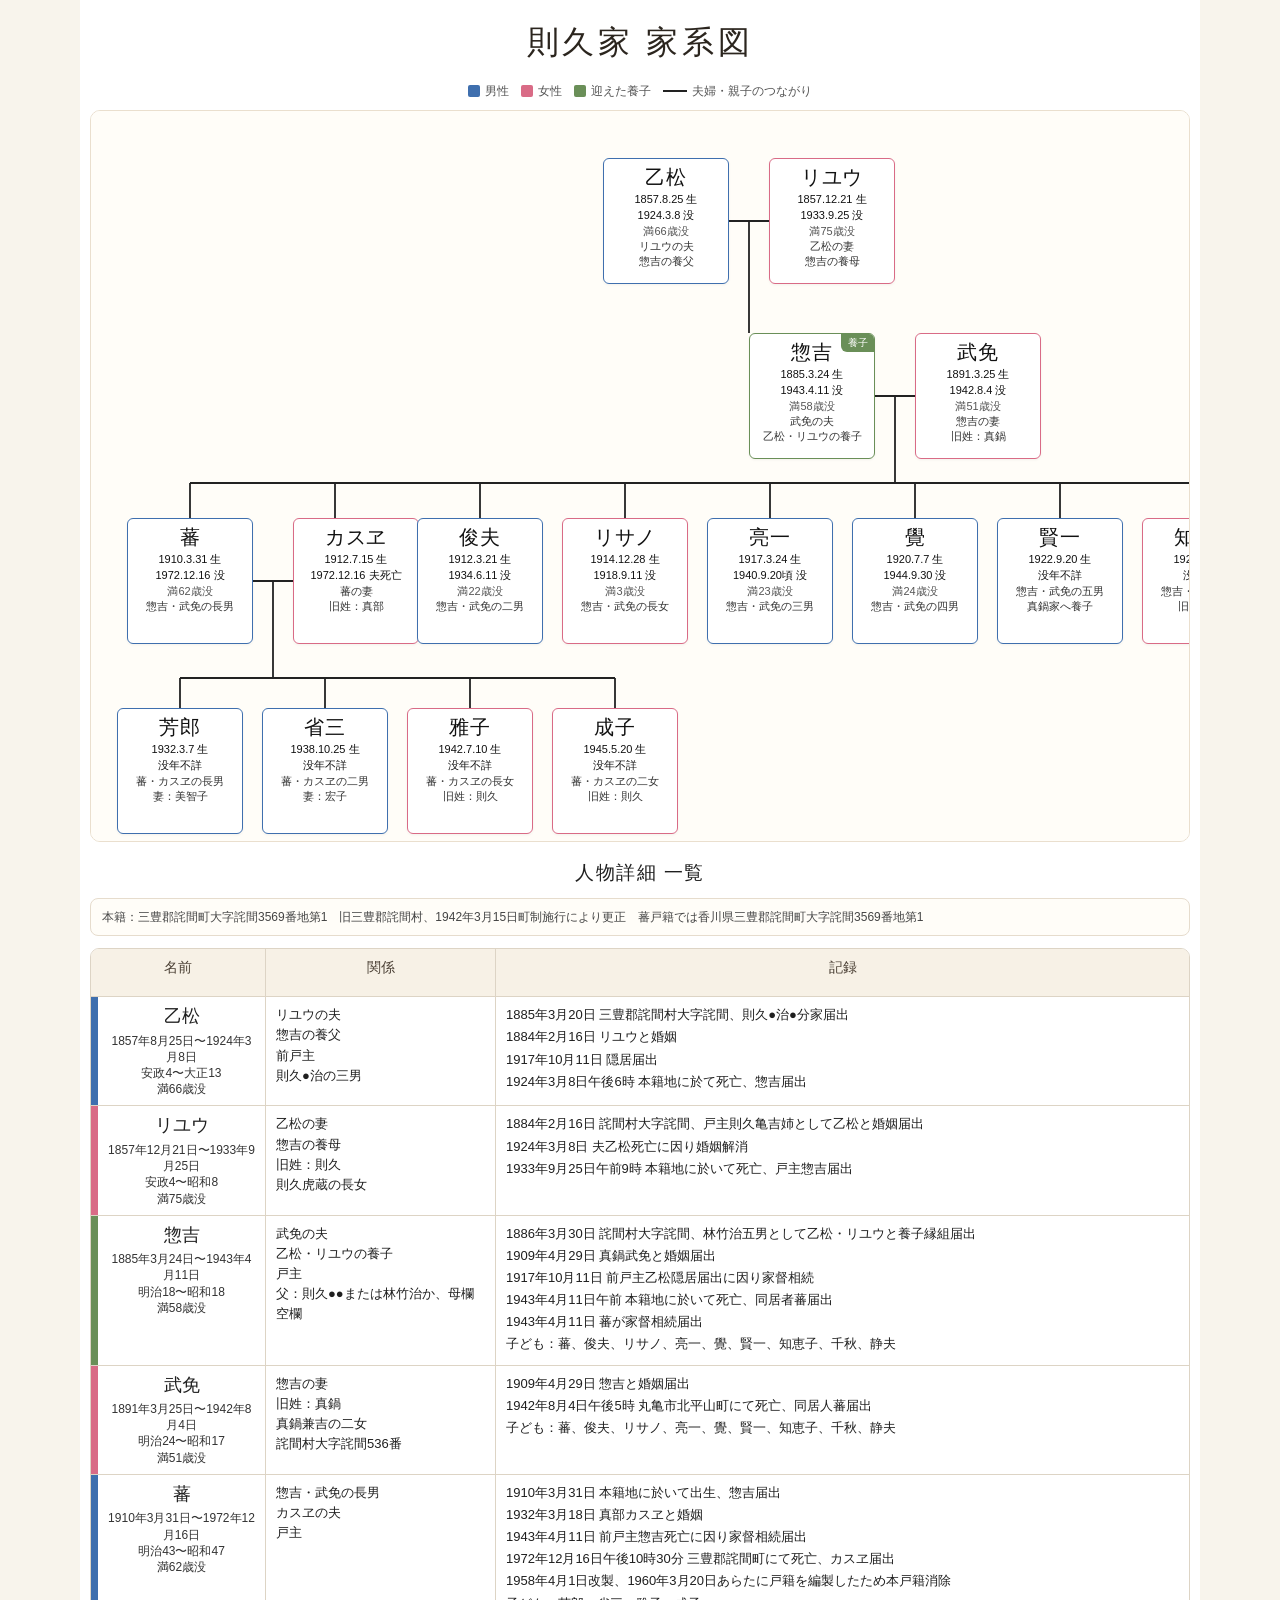
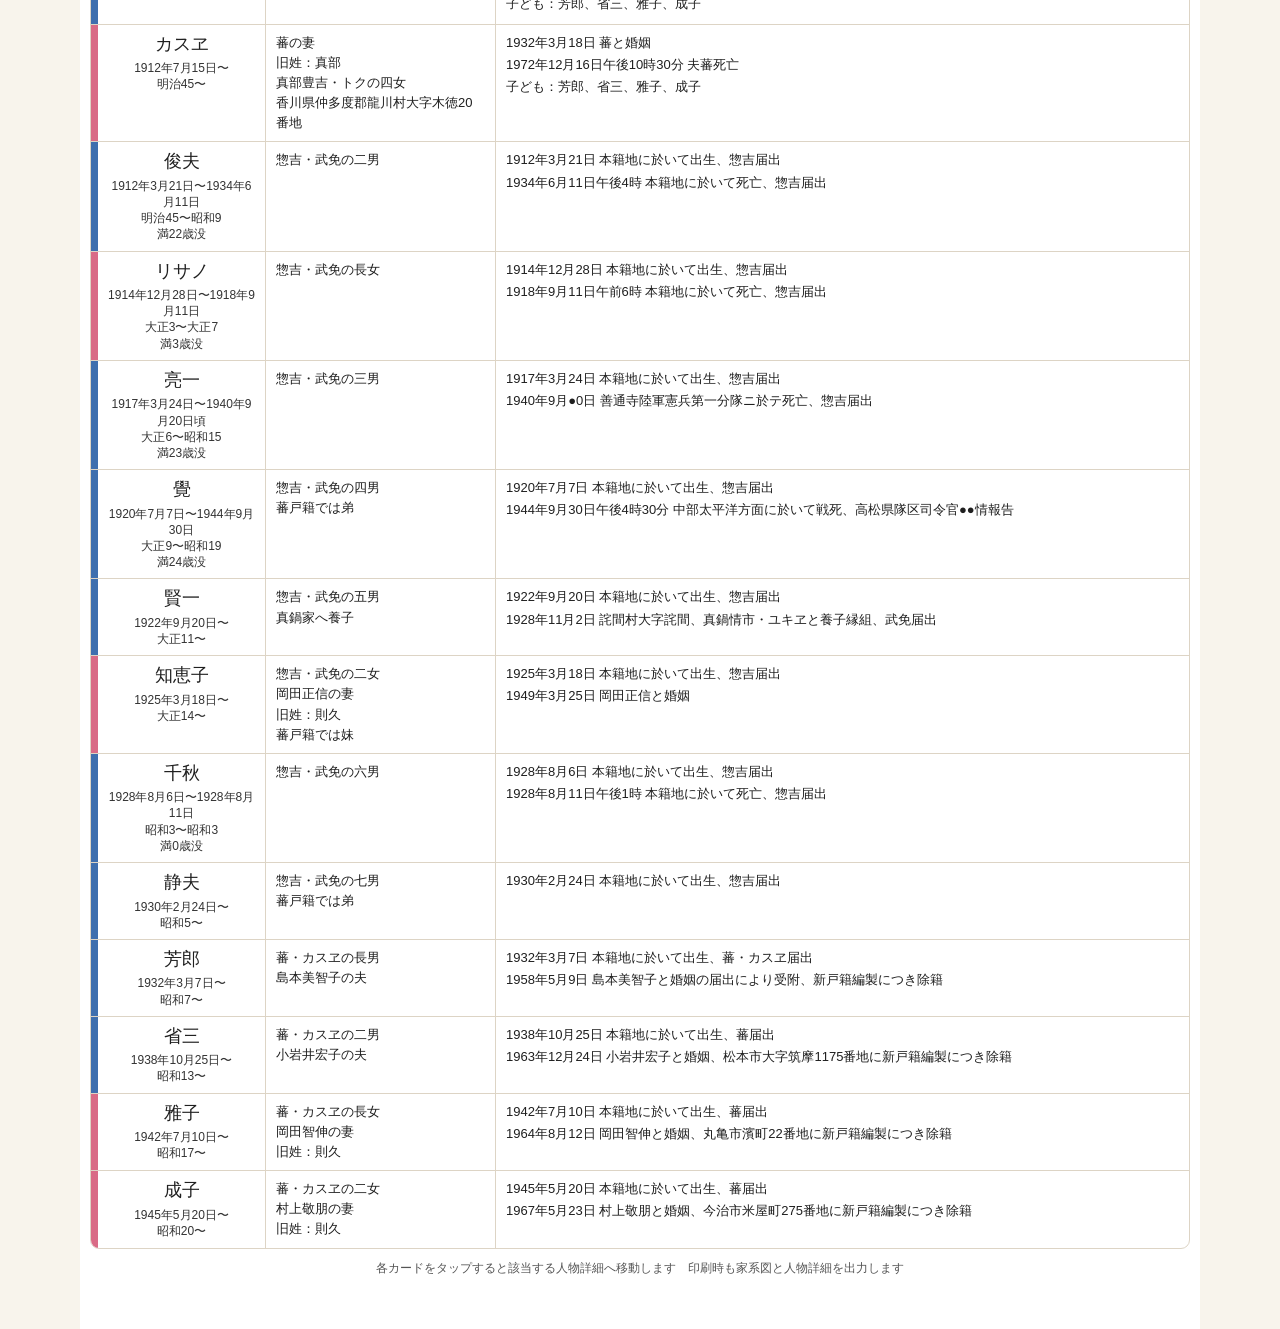
==== index.html @ 36d03f45 "Add files via upload" ====
<!doctype html>
<html lang="ja">
<head>
<meta charset="utf-8">
<meta name="viewport" content="width=device-width, initial-scale=1">
<title>則久家 家系図</title>
<meta name="description" content="則久家の家系図と人物詳細一覧">
<link rel="stylesheet" href="style.css">
<script src="script.js" defer></script>
</head>
<body>
<main class="page">
<h1>則久家 家系図</h1>
<div class="legend"><span><i class="sq m"></i>男性</span><span><i class="sq f"></i>女性</span><span><i class="sq a"></i>迎えた養子</span><span><i class="sample"></i>夫婦・親子のつながり</span></div>
<section class="tree-wrap"><div class="tree">
<svg class="links" viewBox="0 0 1430 700" aria-hidden="true">
<line x1="632" y1="98" x2="672" y2="98" class="spouse"/>
<line x1="652" y1="98" x2="652" y2="190" class="line"/>
<line x1="652" y1="190" x2="652" y2="210" class="line"/>
<line x1="778" y1="273" x2="818" y2="273" class="spouse"/>
<line x1="798" y1="273" x2="798" y2="360" class="line"/>
<line x1="93" y1="360" x2="1337" y2="360" class="line"/>
<line x1="93" y1="360" x2="93" y2="395" class="line"/><line x1="238" y1="360" x2="238" y2="395" class="line"/><line x1="383" y1="360" x2="383" y2="395" class="line"/><line x1="528" y1="360" x2="528" y2="395" class="line"/><line x1="673" y1="360" x2="673" y2="395" class="line"/><line x1="818" y1="360" x2="818" y2="395" class="line"/><line x1="963" y1="360" x2="963" y2="395" class="line"/><line x1="1108" y1="360" x2="1108" y2="395" class="line"/><line x1="1253" y1="360" x2="1253" y2="395" class="line"/><line x1="1337" y1="360" x2="1337" y2="395" class="line"/>
<line x1="156" y1="458" x2="196" y2="458" class="spouse"/>
<line x1="176" y1="458" x2="176" y2="555" class="line"/>
<line x1="83" y1="555" x2="518" y2="555" class="line"/>
<line x1="83" y1="555" x2="83" y2="585" class="line"/><line x1="228" y1="555" x2="228" y2="585" class="line"/><line x1="373" y1="555" x2="373" y2="585" class="line"/><line x1="518" y1="555" x2="518" y2="585" class="line"/>
</svg>
<a class="card male" href="#detail-otsumatsu" style="left:506px;top:35px"><span class="name">乙松</span><span class="date">1857.8.25 生</span><span class="date">1924.3.8 没</span><span class="age">満66歳没</span><span class="role">リユウの夫</span><span class="role">惣吉の養父</span></a>
<a class="card female" href="#detail-ryu" style="left:672px;top:35px"><span class="name">リユウ</span><span class="date">1857.12.21 生</span><span class="date">1933.9.25 没</span><span class="age">満75歳没</span><span class="role">乙松の妻</span><span class="role">惣吉の養母</span></a>
<a class="card male adopted" href="#detail-sokichi" style="left:652px;top:210px"><span class="tag">養子</span><span class="name">惣吉</span><span class="date">1885.3.24 生</span><span class="date">1943.4.11 没</span><span class="age">満58歳没</span><span class="role">武免の夫</span><span class="role">乙松・リユウの養子</span></a>
<a class="card female" href="#detail-mume" style="left:818px;top:210px"><span class="name">武免</span><span class="date">1891.3.25 生</span><span class="date">1942.8.4 没</span><span class="age">満51歳没</span><span class="role">惣吉の妻</span><span class="role">旧姓：真鍋</span></a>
<a class="card male" href="#detail-shigeru" style="left:30px;top:395px"><span class="name">蕃</span><span class="date">1910.3.31 生</span><span class="date">1972.12.16 没</span><span class="age">満62歳没</span><span class="role">惣吉・武免の長男</span></a>
<a class="card female" href="#detail-kasue" style="left:196px;top:395px"><span class="name">カスヱ</span><span class="date">1912.7.15 生</span><span class="date">1972.12.16 夫死亡</span><span class="role">蕃の妻</span><span class="role">旧姓：真部</span></a>
<a class="card male" href="#detail-toshio" style="left:320px;top:395px"><span class="name">俊夫</span><span class="date">1912.3.21 生</span><span class="date">1934.6.11 没</span><span class="age">満22歳没</span><span class="role">惣吉・武免の二男</span></a>
<a class="card female" href="#detail-risano" style="left:465px;top:395px"><span class="name">リサノ</span><span class="date">1914.12.28 生</span><span class="date">1918.9.11 没</span><span class="age">満3歳没</span><span class="role">惣吉・武免の長女</span></a>
<a class="card male" href="#detail-ryoichi" style="left:610px;top:395px"><span class="name">亮一</span><span class="date">1917.3.24 生</span><span class="date">1940.9.20頃 没</span><span class="age">満23歳没</span><span class="role">惣吉・武免の三男</span></a>
<a class="card male" href="#detail-satoru" style="left:755px;top:395px"><span class="name">覺</span><span class="date">1920.7.7 生</span><span class="date">1944.9.30 没</span><span class="age">満24歳没</span><span class="role">惣吉・武免の四男</span></a>
<a class="card male" href="#detail-kenichi" style="left:900px;top:395px"><span class="name">賢一</span><span class="date">1922.9.20 生</span><span class="date">没年不詳</span><span class="role">惣吉・武免の五男</span><span class="role">真鍋家へ養子</span></a>
<a class="card female" href="#detail-chieko" style="left:1045px;top:395px"><span class="name">知恵子</span><span class="date">1925.3.18 生</span><span class="date">没年不詳</span><span class="role">惣吉・武免の二女</span><span class="role">旧姓：則久</span></a>
<a class="card male" href="#detail-chiaki" style="left:1190px;top:395px"><span class="name">千秋</span><span class="date">1928.8.6 生</span><span class="date">1928.8.11 没</span><span class="age">満0歳没</span><span class="role">惣吉・武免の六男</span></a>
<a class="card male" href="#detail-shizuo" style="left:1274px;top:395px"><span class="name">静夫</span><span class="date">1930.2.24 生</span><span class="date">没年不詳</span><span class="role">惣吉・武免の七男</span></a>
<a class="card male" href="#detail-yoshiro" style="left:20px;top:585px"><span class="name">芳郎</span><span class="date">1932.3.7 生</span><span class="date">没年不詳</span><span class="role">蕃・カスヱの長男</span><span class="role">妻：美智子</span></a>
<a class="card male" href="#detail-shozo" style="left:165px;top:585px"><span class="name">省三</span><span class="date">1938.10.25 生</span><span class="date">没年不詳</span><span class="role">蕃・カスヱの二男</span><span class="role">妻：宏子</span></a>
<a class="card female" href="#detail-masako" style="left:310px;top:585px"><span class="name">雅子</span><span class="date">1942.7.10 生</span><span class="date">没年不詳</span><span class="role">蕃・カスヱの長女</span><span class="role">旧姓：則久</span></a>
<a class="card female" href="#detail-nariko" style="left:455px;top:585px"><span class="name">成子</span><span class="date">1945.5.20 生</span><span class="date">没年不詳</span><span class="role">蕃・カスヱの二女</span><span class="role">旧姓：則久</span></a>
</div></section>
<section class="details"><h2>人物詳細 一覧</h2>
<div class="source">本籍：三豊郡詫間町大字詫間3569番地第1　旧三豊郡詫間村、1942年3月15日町制施行により更正　蕃戸籍では香川県三豊郡詫間町大字詫間3569番地第1</div>
<div class="table">
<div class="row head"><div>名前</div><div>関係</div><div>記録</div></div>
<section class="row" id="detail-otsumatsu"><div class="pname">乙松<span class="life">1857年8月25日〜1924年3月8日<br>安政4〜大正13<br>満66歳没</span></div><div class="rel">リユウの夫<br>惣吉の養父<br>前戸主<br>則久●治の三男</div><div class="record"><div>1885年3月20日 三豊郡詫間村大字詫間、則久●治●分家届出</div><div>1884年2月16日 リユウと婚姻</div><div>1917年10月11日 隠居届出</div><div>1924年3月8日午後6時 本籍地に於て死亡、惣吉届出</div></div></section>
<section class="row" id="detail-ryu"><div class="pname fem">リユウ<span class="life">1857年12月21日〜1933年9月25日<br>安政4〜昭和8<br>満75歳没</span></div><div class="rel">乙松の妻<br>惣吉の養母<br>旧姓：則久<br>則久虎蔵の長女</div><div class="record"><div>1884年2月16日 詫間村大字詫間、戸主則久亀吉姉として乙松と婚姻届出</div><div>1924年3月8日 夫乙松死亡に因り婚姻解消</div><div>1933年9月25日午前9時 本籍地に於いて死亡、戸主惣吉届出</div></div></section>
<section class="row" id="detail-sokichi"><div class="pname ad">惣吉<span class="life">1885年3月24日〜1943年4月11日<br>明治18〜昭和18<br>満58歳没</span></div><div class="rel">武免の夫<br>乙松・リユウの養子<br>戸主<br>父：則久●●または林竹治か、母欄空欄</div><div class="record"><div>1886年3月30日 詫間村大字詫間、林竹治五男として乙松・リユウと養子縁組届出</div><div>1909年4月29日 真鍋武免と婚姻届出</div><div>1917年10月11日 前戸主乙松隠居届出に因り家督相続</div><div>1943年4月11日午前 本籍地に於いて死亡、同居者蕃届出</div><div>1943年4月11日 蕃が家督相続届出</div><div>子ども：蕃、俊夫、リサノ、亮一、覺、賢一、知恵子、千秋、静夫</div></div></section>
<section class="row" id="detail-mume"><div class="pname fem">武免<span class="life">1891年3月25日〜1942年8月4日<br>明治24〜昭和17<br>満51歳没</span></div><div class="rel">惣吉の妻<br>旧姓：真鍋<br>真鍋兼吉の二女<br>詫間村大字詫間536番</div><div class="record"><div>1909年4月29日 惣吉と婚姻届出</div><div>1942年8月4日午後5時 丸亀市北平山町にて死亡、同居人蕃届出</div><div>子ども：蕃、俊夫、リサノ、亮一、覺、賢一、知恵子、千秋、静夫</div></div></section>
<section class="row" id="detail-shigeru"><div class="pname">蕃<span class="life">1910年3月31日〜1972年12月16日<br>明治43〜昭和47<br>満62歳没</span></div><div class="rel">惣吉・武免の長男<br>カスヱの夫<br>戸主</div><div class="record"><div>1910年3月31日 本籍地に於いて出生、惣吉届出</div><div>1932年3月18日 真部カスヱと婚姻</div><div>1943年4月11日 前戸主惣吉死亡に因り家督相続届出</div><div>1972年12月16日午後10時30分 三豊郡詫間町にて死亡、カスヱ届出</div><div>1958年4月1日改製、1960年3月20日あらたに戸籍を編製したため本戸籍消除</div><div>子ども：芳郎、省三、雅子、成子</div></div></section>
<section class="row" id="detail-kasue"><div class="pname fem">カスヱ<span class="life">1912年7月15日〜<br>明治45〜</span></div><div class="rel">蕃の妻<br>旧姓：真部<br>真部豊吉・トクの四女<br>香川県仲多度郡龍川村大字木徳20番地</div><div class="record"><div>1932年3月18日 蕃と婚姻</div><div>1972年12月16日午後10時30分 夫蕃死亡</div><div>子ども：芳郎、省三、雅子、成子</div></div></section>
<section class="row" id="detail-toshio"><div class="pname">俊夫<span class="life">1912年3月21日〜1934年6月11日<br>明治45〜昭和9<br>満22歳没</span></div><div class="rel">惣吉・武免の二男</div><div class="record"><div>1912年3月21日 本籍地に於いて出生、惣吉届出</div><div>1934年6月11日午後4時 本籍地に於いて死亡、惣吉届出</div></div></section>
<section class="row" id="detail-risano"><div class="pname fem">リサノ<span class="life">1914年12月28日〜1918年9月11日<br>大正3〜大正7<br>満3歳没</span></div><div class="rel">惣吉・武免の長女</div><div class="record"><div>1914年12月28日 本籍地に於いて出生、惣吉届出</div><div>1918年9月11日午前6時 本籍地に於いて死亡、惣吉届出</div></div></section>
<section class="row" id="detail-ryoichi"><div class="pname">亮一<span class="life">1917年3月24日〜1940年9月20日頃<br>大正6〜昭和15<br>満23歳没</span></div><div class="rel">惣吉・武免の三男</div><div class="record"><div>1917年3月24日 本籍地に於いて出生、惣吉届出</div><div>1940年9月●0日 善通寺陸軍憲兵第一分隊ニ於テ死亡、惣吉届出</div></div></section>
<section class="row" id="detail-satoru"><div class="pname">覺<span class="life">1920年7月7日〜1944年9月30日<br>大正9〜昭和19<br>満24歳没</span></div><div class="rel">惣吉・武免の四男<br>蕃戸籍では弟</div><div class="record"><div>1920年7月7日 本籍地に於いて出生、惣吉届出</div><div>1944年9月30日午後4時30分 中部太平洋方面に於いて戦死、高松県隊区司令官●●情報告</div></div></section>
<section class="row" id="detail-kenichi"><div class="pname">賢一<span class="life">1922年9月20日〜<br>大正11〜</span></div><div class="rel">惣吉・武免の五男<br>真鍋家へ養子</div><div class="record"><div>1922年9月20日 本籍地に於いて出生、惣吉届出</div><div>1928年11月2日 詫間村大字詫間、真鍋情市・ユキヱと養子縁組、武免届出</div></div></section>
<section class="row" id="detail-chieko"><div class="pname fem">知恵子<span class="life">1925年3月18日〜<br>大正14〜</span></div><div class="rel">惣吉・武免の二女<br>岡田正信の妻<br>旧姓：則久<br>蕃戸籍では妹</div><div class="record"><div>1925年3月18日 本籍地に於いて出生、惣吉届出</div><div>1949年3月25日 岡田正信と婚姻</div></div></section>
<section class="row" id="detail-chiaki"><div class="pname">千秋<span class="life">1928年8月6日〜1928年8月11日<br>昭和3〜昭和3<br>満0歳没</span></div><div class="rel">惣吉・武免の六男</div><div class="record"><div>1928年8月6日 本籍地に於いて出生、惣吉届出</div><div>1928年8月11日午後1時 本籍地に於いて死亡、惣吉届出</div></div></section>
<section class="row" id="detail-shizuo"><div class="pname">静夫<span class="life">1930年2月24日〜<br>昭和5〜</span></div><div class="rel">惣吉・武免の七男<br>蕃戸籍では弟</div><div class="record"><div>1930年2月24日 本籍地に於いて出生、惣吉届出</div></div></section>
<section class="row" id="detail-yoshiro"><div class="pname">芳郎<span class="life">1932年3月7日〜<br>昭和7〜</span></div><div class="rel">蕃・カスヱの長男<br>島本美智子の夫</div><div class="record"><div>1932年3月7日 本籍地に於いて出生、蕃・カスヱ届出</div><div>1958年5月9日 島本美智子と婚姻の届出により受附、新戸籍編製につき除籍</div></div></section>
<section class="row" id="detail-shozo"><div class="pname">省三<span class="life">1938年10月25日〜<br>昭和13〜</span></div><div class="rel">蕃・カスヱの二男<br>小岩井宏子の夫</div><div class="record"><div>1938年10月25日 本籍地に於いて出生、蕃届出</div><div>1963年12月24日 小岩井宏子と婚姻、松本市大字筑摩1175番地に新戸籍編製につき除籍</div></div></section>
<section class="row" id="detail-masako"><div class="pname fem">雅子<span class="life">1942年7月10日〜<br>昭和17〜</span></div><div class="rel">蕃・カスヱの長女<br>岡田智伸の妻<br>旧姓：則久</div><div class="record"><div>1942年7月10日 本籍地に於いて出生、蕃届出</div><div>1964年8月12日 岡田智伸と婚姻、丸亀市濱町22番地に新戸籍編製につき除籍</div></div></section>
<section class="row" id="detail-nariko"><div class="pname fem">成子<span class="life">1945年5月20日〜<br>昭和20〜</span></div><div class="rel">蕃・カスヱの二女<br>村上敬朋の妻<br>旧姓：則久</div><div class="record"><div>1945年5月20日 本籍地に於いて出生、蕃届出</div><div>1967年5月23日 村上敬朋と婚姻、今治市米屋町275番地に新戸籍編製につき除籍</div></div></section>
</div><p class="note">各カードをタップすると該当する人物詳細へ移動します　印刷時も家系図と人物詳細を出力します</p></section>
</main>
</body>
</html>
---- style.css ----
:root{--m:#3f6fae;--f:#d96b86;--a:#6a8f58;--ink:#1f1f1f;--muted:#666;--line:#222;--paper:#fffdf8;--grid:#ddd4c5;--soft:#f7f1e6}
*{box-sizing:border-box;font-weight:400!important}
html{scroll-behavior:smooth}
body{margin:0;background:#f8f4ec;color:var(--ink);font-family:-apple-system,BlinkMacSystemFont,"Hiragino Sans","Yu Gothic",Meiryo,sans-serif;font-size:14px;line-height:1.55}
.page{max-width:1120px;margin:0 auto;padding:18px 10px 40px;background:#fff}
h1{text-align:center;margin:0 0 14px;font-family:"Yu Mincho","Hiragino Mincho ProN","MS Mincho",serif;font-size:32px;letter-spacing:.12em;color:#2b251e}
.legend{display:flex;gap:12px;align-items:center;justify-content:center;margin:0 0 10px;flex-wrap:wrap;font-size:12px;color:#555}.legend span{display:inline-flex;gap:5px;align-items:center}.sq{width:12px;height:12px;border-radius:2px;display:inline-block}.sq.m{background:var(--m)}.sq.f{background:var(--f)}.sq.a{background:var(--a)}.sample{width:24px;height:2px;background:var(--line);display:inline-block}
.tree-wrap{overflow-x:auto;-webkit-overflow-scrolling:touch;border:1px solid #eadfce;border-radius:10px;background:var(--paper);padding:12px 6px 18px}.tree{position:relative;width:1430px;height:700px;margin:auto}.links{position:absolute;inset:0;width:1430px;height:700px;z-index:0}.line,.spouse{stroke:var(--line);stroke-width:1.8;fill:none;vector-effect:non-scaling-stroke}.spouse{stroke-width:2.2}
.card{position:absolute;z-index:1;width:126px;height:126px;border:1.4px solid var(--c);border-radius:6px;background:#fff;color:#111;text-decoration:none;text-align:center;padding:8px 7px;display:flex;flex-direction:column;justify-content:flex-start;align-items:center;gap:2px;box-shadow:0 1px 3px rgba(0,0,0,.05);overflow:hidden}.card.male{--c:var(--m)}.card.female{--c:var(--f)}.card.adopted{--c:var(--a)}.card:hover{background:#fffaf2}.name{font-family:"Yu Mincho","Hiragino Mincho ProN","MS Mincho",serif;font-size:20px;line-height:1.05;letter-spacing:.03em;margin:0 0 3px}.date{font-size:11px;line-height:1.25;white-space:nowrap}.age{font-size:11px;color:#555;line-height:1.2}.role{font-size:10.5px;line-height:1.25;color:#333}.tag{position:absolute;right:-1.4px;top:-1.4px;background:var(--a);color:#fff;padding:2px 7px;border-radius:0 5px 0 6px;font-size:10px}
.details{margin-top:16px}.details h2{text-align:center;margin:0 0 10px;font-size:19px;font-family:"Yu Mincho","Hiragino Mincho ProN","MS Mincho",serif;letter-spacing:.08em}.source{border:1px solid #e6dccd;border-radius:8px;background:#fffdf8;padding:9px 11px;margin:0 0 12px;font-size:12px;color:#444}.table{border:1px solid var(--grid);border-radius:9px;overflow:hidden;background:#fff}.row{display:grid;grid-template-columns:175px 230px 1fr;border-bottom:1px solid var(--grid);min-height:48px}.row:last-child{border-bottom:0}.row>div{padding:8px 10px;border-right:1px solid var(--grid)}.row>div:last-child{border-right:0}.head{background:var(--soft);text-align:center;color:#4b4035}.pname{border-left:7px solid var(--m);font-family:"Yu Mincho","Hiragino Mincho ProN","MS Mincho",serif;text-align:center;font-size:18px;line-height:1.25}.pname.fem{border-left-color:var(--f)}.pname.ad{border-left-color:var(--a)}.life{display:block;margin-top:5px;font-family:-apple-system,BlinkMacSystemFont,"Hiragino Sans","Yu Gothic",Meiryo,sans-serif;font-size:12px;line-height:1.35;color:#333}.rel{font-size:13px}.record{font-size:13px}.record div{margin:0 0 2px}.row:target{background:#fff8db;outline:2px solid #d5bd65;outline-offset:-2px}.note{font-size:12px;text-align:center;color:#555;margin-top:10px}
@media(max-width:700px){.page{padding:12px 8px}.page h1{font-size:27px}.legend{justify-content:flex-start}.tree-wrap{padding-left:4px;padding-right:4px}.tree{margin-left:0}.row{grid-template-columns:1fr;border-bottom:8px solid #f4eadb}.head{display:none}.row>div{border-right:0;border-bottom:1px solid #eee}.row>div:last-child{border-bottom:0}.pname{text-align:left;padding-left:12px}}
@media print{body{background:#fff;font-size:9px}.page{max-width:none;padding:6mm}.tree-wrap{overflow:visible;border:0;padding:0;zoom:.62}.details{margin-top:4mm}.source,.legend,.note{display:none}.row{grid-template-columns:92px 135px 1fr;min-height:22px}.row>div{padding:3px 4px}.pname{font-size:10px;border-left-width:4px}.life,.rel,.record{font-size:8px}h1{font-size:20px;margin-bottom:4px}.details h2{font-size:12px;margin-bottom:4px}}
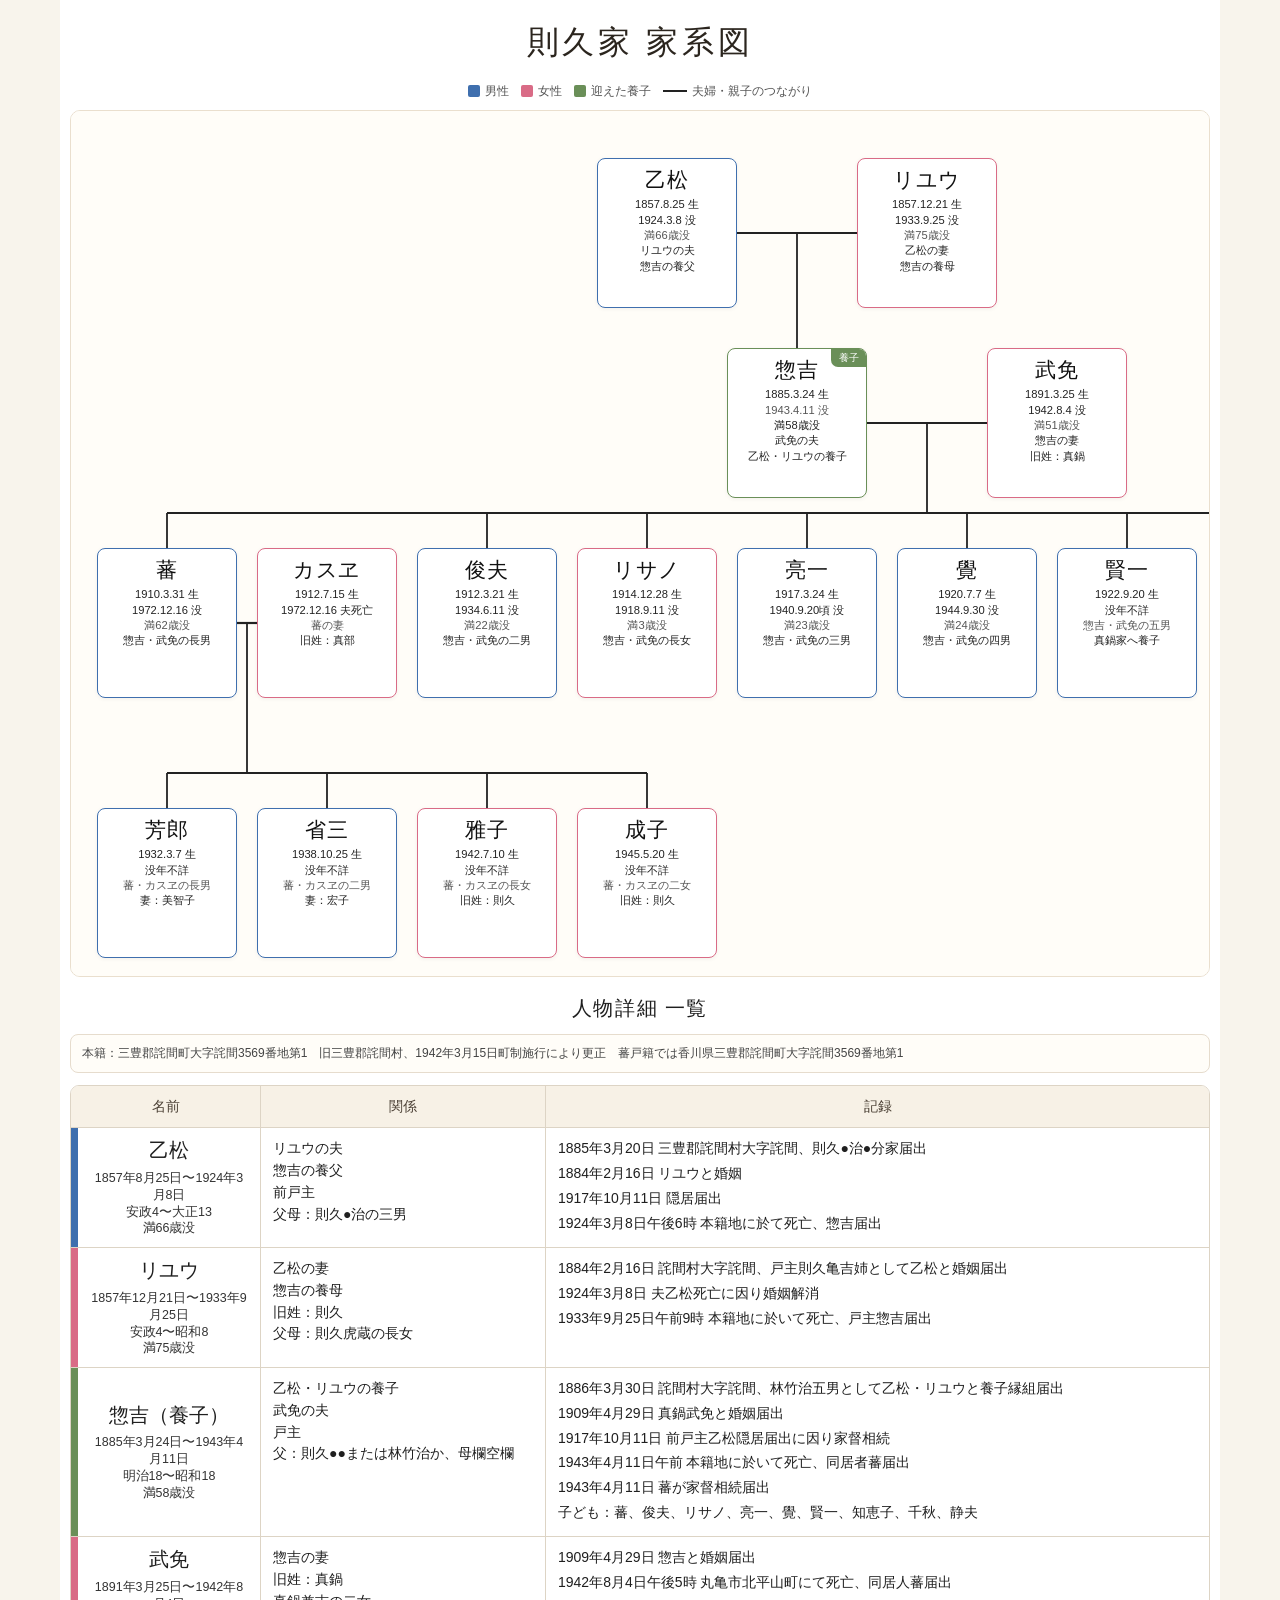
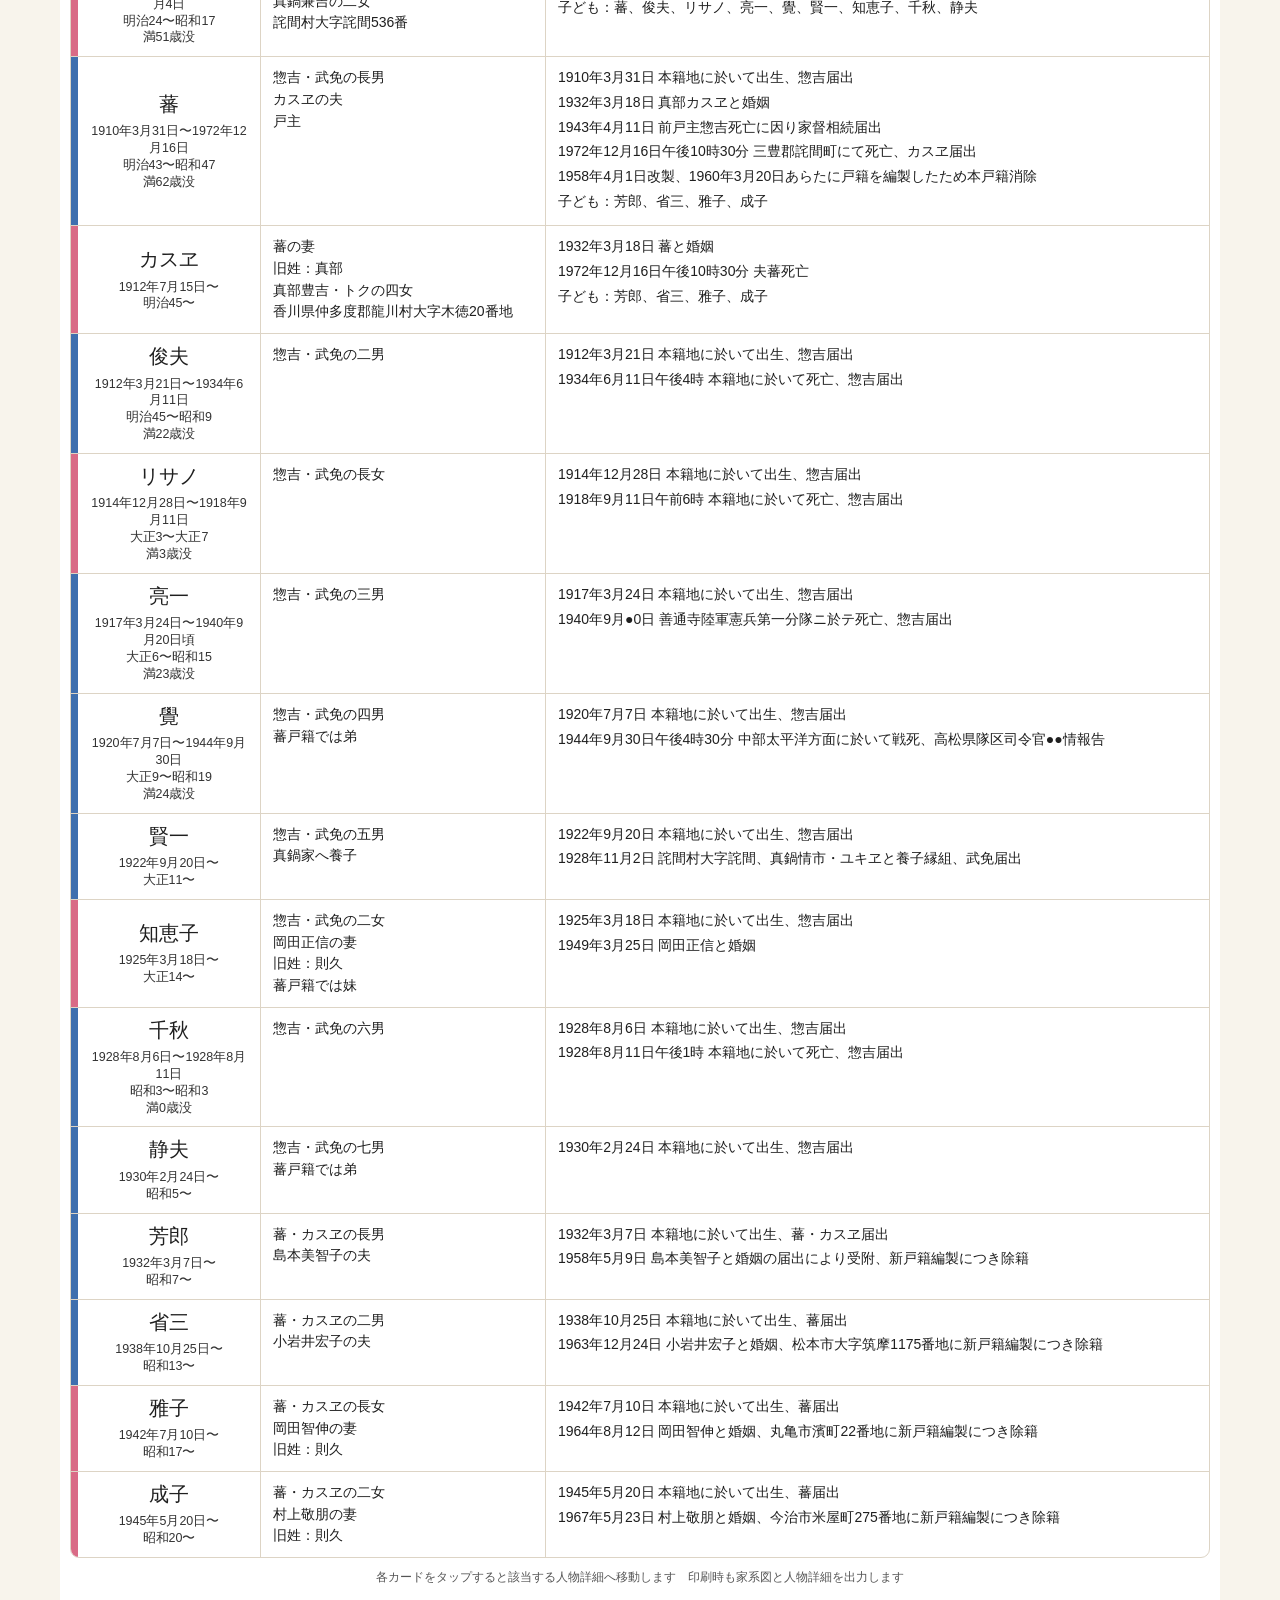
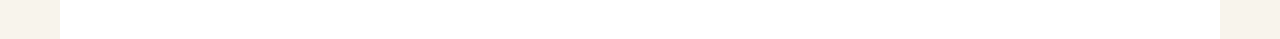
==== commit 565979fa: "Add files via upload" ====
--- a/index.html
+++ b/index.html
@@ -4,70 +4,86 @@
 <meta charset="utf-8">
 <meta name="viewport" content="width=device-width, initial-scale=1">
 <title>則久家 家系図</title>
-<meta name="description" content="則久家の家系図と人物詳細一覧">
-<link rel="stylesheet" href="style.css">
-<script src="script.js" defer></script>
-</head>
-<body>
-<main class="page">
+<style>
+:root{--m:#3f6fae;--f:#d96b86;--a:#6a8f58;--ink:#1f1f1f;--muted:#666;--line:#222;--paper:#fffdf8;--grid:#ddd4c5;--soft:#f7f1e6}
+*{box-sizing:border-box;font-weight:400!important}
+html{scroll-behavior:smooth}
+body{margin:0;background:#f8f4ec;color:var(--ink);font-family:-apple-system,BlinkMacSystemFont,"Hiragino Sans","Yu Gothic",Meiryo,sans-serif;font-size:14px;line-height:1.55}
+.page{max-width:1160px;margin:0 auto;padding:18px 10px 40px;background:#fff}
+h1{text-align:center;margin:0 0 14px;font-family:"Yu Mincho","Hiragino Mincho ProN","MS Mincho",serif;font-size:32px;letter-spacing:.12em;color:#2b251e}
+.legend{display:flex;gap:12px;align-items:center;justify-content:center;margin:0 0 10px;flex-wrap:wrap;font-size:12px;color:#555}.legend span{display:inline-flex;gap:5px;align-items:center}.sq{width:12px;height:12px;border-radius:2px;display:inline-block}.sq.m{background:var(--m)}.sq.f{background:var(--f)}.sq.a{background:var(--a)}.sample{width:24px;height:2px;background:var(--line);display:inline-block}
+.tree-wrap{overflow-x:auto;-webkit-overflow-scrolling:touch;border:1px solid #eadfce;border-radius:10px;background:var(--paper);padding:12px 6px 18px}
+.tree{position:relative;width:1610px;height:835px;margin:auto}
+.links{position:absolute;inset:0;width:1610px;height:835px;z-index:0}
+.line,.spouse{stroke:var(--line);stroke-width:1.8;fill:none;vector-effect:non-scaling-stroke}.spouse{stroke-width:2.2}
+.card{position:absolute;z-index:1;width:140px;height:150px;border:1.4px solid var(--c);border-radius:8px;background:#fff;color:#111;text-decoration:none;text-align:center;padding:10px 6px 8px;display:flex;flex-direction:column;justify-content:flex-start;align-items:center;gap:1px;box-shadow:0 1px 4px rgba(0,0,0,.06);overflow:hidden}
+.card.male{--c:var(--m)}.card.female{--c:var(--f)}.card.adopted{--c:var(--a)}.card:hover{background:#fffaf2}
+.name{font-family:"Yu Mincho","Hiragino Mincho ProN","MS Mincho",serif;font-size:21px;line-height:1.05;letter-spacing:.03em;margin:0 0 5px;white-space:nowrap}
+.cardline{font-size:11.2px;line-height:1.28;white-space:nowrap;color:#222}
+.cardline:nth-of-type(4){color:#555}
+.tag{position:absolute;right:-1.4px;top:-1.4px;background:var(--a);color:#fff;padding:2px 8px;border-radius:0 7px 0 7px;font-size:10px}
+.details{margin-top:16px}.details h2{text-align:center;margin:0 0 10px;font-size:20px;font-family:"Yu Mincho","Hiragino Mincho ProN","MS Mincho",serif;letter-spacing:.08em}
+.source{border:1px solid #e6dccd;border-radius:8px;background:#fffdf8;padding:9px 11px;margin:0 0 12px;font-size:12px;color:#444}
+.table{border:1px solid var(--grid);border-radius:9px;overflow:hidden;background:#fff}.row{display:grid;grid-template-columns:190px 285px 1fr;border-bottom:1px solid var(--grid);min-height:74px}.row:last-child{border-bottom:0}.row>div{padding:10px 12px;border-right:1px solid var(--grid)}.row>div:last-child{border-right:0}.head{background:var(--soft);text-align:center;color:#4b4035;min-height:42px}
+.pname{border-left:7px solid var(--m);font-family:"Yu Mincho","Hiragino Mincho ProN","MS Mincho",serif;text-align:center;font-size:20px;line-height:1.22;display:flex;flex-direction:column;justify-content:center}.pname.fem{border-left-color:var(--f)}.pname.ad{border-left-color:var(--a)}.life{display:block;margin-top:7px;font-family:-apple-system,BlinkMacSystemFont,"Hiragino Sans","Yu Gothic",Meiryo,sans-serif;font-size:12.5px;line-height:1.35;color:#333}.rel{font-size:14px}.record{font-size:14px}.record div{margin:0 0 3px}.row:target{background:#fff8db;outline:2px solid #d5bd65;outline-offset:-2px}.note{font-size:12px;text-align:center;color:#555;margin-top:10px}
+@media(max-width:700px){.page{padding:12px 8px}.page h1{font-size:27px}.legend{justify-content:flex-start}.tree-wrap{padding-left:4px;padding-right:4px}.tree{margin-left:0}.row{grid-template-columns:1fr;border-bottom:8px solid #f4eadb}.head{display:none}.row>div{border-right:0;border-bottom:1px solid #eee}.row>div:last-child{border-bottom:0}.pname{text-align:left;padding-left:12px;align-items:flex-start}}
+@media print{body{background:#fff;font-size:9px}.page{max-width:none;padding:6mm}.tree-wrap{overflow:visible;border:0;padding:0;zoom:.55}.details{margin-top:4mm}.source,.legend,.note{display:none}.row{grid-template-columns:100px 150px 1fr;min-height:22px}.row>div{padding:3px 4px}.pname{font-size:10px;border-left-width:4px}.life,.rel,.record{font-size:8px}h1{font-size:20px;margin-bottom:4px}.details h2{font-size:12px;margin-bottom:4px}}
+</style>
+</head><body><main class="page">
 <h1>則久家 家系図</h1>
 <div class="legend"><span><i class="sq m"></i>男性</span><span><i class="sq f"></i>女性</span><span><i class="sq a"></i>迎えた養子</span><span><i class="sample"></i>夫婦・親子のつながり</span></div>
 <section class="tree-wrap"><div class="tree">
-<svg class="links" viewBox="0 0 1430 700" aria-hidden="true">
-<line x1="632" y1="98" x2="672" y2="98" class="spouse"/>
-<line x1="652" y1="98" x2="652" y2="190" class="line"/>
-<line x1="652" y1="190" x2="652" y2="210" class="line"/>
-<line x1="778" y1="273" x2="818" y2="273" class="spouse"/>
-<line x1="798" y1="273" x2="798" y2="360" class="line"/>
-<line x1="93" y1="360" x2="1337" y2="360" class="line"/>
-<line x1="93" y1="360" x2="93" y2="395" class="line"/><line x1="238" y1="360" x2="238" y2="395" class="line"/><line x1="383" y1="360" x2="383" y2="395" class="line"/><line x1="528" y1="360" x2="528" y2="395" class="line"/><line x1="673" y1="360" x2="673" y2="395" class="line"/><line x1="818" y1="360" x2="818" y2="395" class="line"/><line x1="963" y1="360" x2="963" y2="395" class="line"/><line x1="1108" y1="360" x2="1108" y2="395" class="line"/><line x1="1253" y1="360" x2="1253" y2="395" class="line"/><line x1="1337" y1="360" x2="1337" y2="395" class="line"/>
-<line x1="156" y1="458" x2="196" y2="458" class="spouse"/>
-<line x1="176" y1="458" x2="176" y2="555" class="line"/>
-<line x1="83" y1="555" x2="518" y2="555" class="line"/>
-<line x1="83" y1="555" x2="83" y2="585" class="line"/><line x1="228" y1="555" x2="228" y2="585" class="line"/><line x1="373" y1="555" x2="373" y2="585" class="line"/><line x1="518" y1="555" x2="518" y2="585" class="line"/>
+<svg class="links" viewBox="0 0 1610 835" aria-hidden="true">
+<line x1="660" y1="110" x2="780" y2="110" class="spouse"/>
+<line x1="720" y1="110" x2="720" y2="198" class="line"/>
+<line x1="720" y1="198" x2="720" y2="225" class="line"/>
+<line x1="790" y1="300" x2="910" y2="300" class="spouse"/>
+<line x1="850" y1="300" x2="850" y2="390" class="line"/>
+<line x1="90" y1="390" x2="1530" y2="390" class="line"/>
+<line x1="90" y1="390" x2="90" y2="425" class="line"/><line x1="410" y1="390" x2="410" y2="425" class="line"/><line x1="570" y1="390" x2="570" y2="425" class="line"/><line x1="730" y1="390" x2="730" y2="425" class="line"/><line x1="890" y1="390" x2="890" y2="425" class="line"/><line x1="1050" y1="390" x2="1050" y2="425" class="line"/><line x1="1210" y1="390" x2="1210" y2="425" class="line"/><line x1="1370" y1="390" x2="1370" y2="425" class="line"/><line x1="1530" y1="390" x2="1530" y2="425" class="line"/>
+<line x1="160" y1="500" x2="180" y2="500" class="spouse"/>
+<line x1="170" y1="500" x2="170" y2="650" class="line"/>
+<line x1="90" y1="650" x2="570" y2="650" class="line"/>
+<line x1="90" y1="650" x2="90" y2="685" class="line"/><line x1="250" y1="650" x2="250" y2="685" class="line"/><line x1="410" y1="650" x2="410" y2="685" class="line"/><line x1="570" y1="650" x2="570" y2="685" class="line"/>
 </svg>
-<a class="card male" href="#detail-otsumatsu" style="left:506px;top:35px"><span class="name">乙松</span><span class="date">1857.8.25 生</span><span class="date">1924.3.8 没</span><span class="age">満66歳没</span><span class="role">リユウの夫</span><span class="role">惣吉の養父</span></a>
-<a class="card female" href="#detail-ryu" style="left:672px;top:35px"><span class="name">リユウ</span><span class="date">1857.12.21 生</span><span class="date">1933.9.25 没</span><span class="age">満75歳没</span><span class="role">乙松の妻</span><span class="role">惣吉の養母</span></a>
-<a class="card male adopted" href="#detail-sokichi" style="left:652px;top:210px"><span class="tag">養子</span><span class="name">惣吉</span><span class="date">1885.3.24 生</span><span class="date">1943.4.11 没</span><span class="age">満58歳没</span><span class="role">武免の夫</span><span class="role">乙松・リユウの養子</span></a>
-<a class="card female" href="#detail-mume" style="left:818px;top:210px"><span class="name">武免</span><span class="date">1891.3.25 生</span><span class="date">1942.8.4 没</span><span class="age">満51歳没</span><span class="role">惣吉の妻</span><span class="role">旧姓：真鍋</span></a>
-<a class="card male" href="#detail-shigeru" style="left:30px;top:395px"><span class="name">蕃</span><span class="date">1910.3.31 生</span><span class="date">1972.12.16 没</span><span class="age">満62歳没</span><span class="role">惣吉・武免の長男</span></a>
-<a class="card female" href="#detail-kasue" style="left:196px;top:395px"><span class="name">カスヱ</span><span class="date">1912.7.15 生</span><span class="date">1972.12.16 夫死亡</span><span class="role">蕃の妻</span><span class="role">旧姓：真部</span></a>
-<a class="card male" href="#detail-toshio" style="left:320px;top:395px"><span class="name">俊夫</span><span class="date">1912.3.21 生</span><span class="date">1934.6.11 没</span><span class="age">満22歳没</span><span class="role">惣吉・武免の二男</span></a>
-<a class="card female" href="#detail-risano" style="left:465px;top:395px"><span class="name">リサノ</span><span class="date">1914.12.28 生</span><span class="date">1918.9.11 没</span><span class="age">満3歳没</span><span class="role">惣吉・武免の長女</span></a>
-<a class="card male" href="#detail-ryoichi" style="left:610px;top:395px"><span class="name">亮一</span><span class="date">1917.3.24 生</span><span class="date">1940.9.20頃 没</span><span class="age">満23歳没</span><span class="role">惣吉・武免の三男</span></a>
-<a class="card male" href="#detail-satoru" style="left:755px;top:395px"><span class="name">覺</span><span class="date">1920.7.7 生</span><span class="date">1944.9.30 没</span><span class="age">満24歳没</span><span class="role">惣吉・武免の四男</span></a>
-<a class="card male" href="#detail-kenichi" style="left:900px;top:395px"><span class="name">賢一</span><span class="date">1922.9.20 生</span><span class="date">没年不詳</span><span class="role">惣吉・武免の五男</span><span class="role">真鍋家へ養子</span></a>
-<a class="card female" href="#detail-chieko" style="left:1045px;top:395px"><span class="name">知恵子</span><span class="date">1925.3.18 生</span><span class="date">没年不詳</span><span class="role">惣吉・武免の二女</span><span class="role">旧姓：則久</span></a>
-<a class="card male" href="#detail-chiaki" style="left:1190px;top:395px"><span class="name">千秋</span><span class="date">1928.8.6 生</span><span class="date">1928.8.11 没</span><span class="age">満0歳没</span><span class="role">惣吉・武免の六男</span></a>
-<a class="card male" href="#detail-shizuo" style="left:1274px;top:395px"><span class="name">静夫</span><span class="date">1930.2.24 生</span><span class="date">没年不詳</span><span class="role">惣吉・武免の七男</span></a>
-<a class="card male" href="#detail-yoshiro" style="left:20px;top:585px"><span class="name">芳郎</span><span class="date">1932.3.7 生</span><span class="date">没年不詳</span><span class="role">蕃・カスヱの長男</span><span class="role">妻：美智子</span></a>
-<a class="card male" href="#detail-shozo" style="left:165px;top:585px"><span class="name">省三</span><span class="date">1938.10.25 生</span><span class="date">没年不詳</span><span class="role">蕃・カスヱの二男</span><span class="role">妻：宏子</span></a>
-<a class="card female" href="#detail-masako" style="left:310px;top:585px"><span class="name">雅子</span><span class="date">1942.7.10 生</span><span class="date">没年不詳</span><span class="role">蕃・カスヱの長女</span><span class="role">旧姓：則久</span></a>
-<a class="card female" href="#detail-nariko" style="left:455px;top:585px"><span class="name">成子</span><span class="date">1945.5.20 生</span><span class="date">没年不詳</span><span class="role">蕃・カスヱの二女</span><span class="role">旧姓：則久</span></a>
+<a class="card male" href="#detail-otsumatsu" style="left:520px;top:35px"><span class="name">乙松</span><span class="cardline">1857.8.25 生</span><span class="cardline">1924.3.8 没</span><span class="cardline">満66歳没</span><span class="cardline">リユウの夫</span><span class="cardline">惣吉の養父</span></a>
+<a class="card female" href="#detail-ryu" style="left:780px;top:35px"><span class="name">リユウ</span><span class="cardline">1857.12.21 生</span><span class="cardline">1933.9.25 没</span><span class="cardline">満75歳没</span><span class="cardline">乙松の妻</span><span class="cardline">惣吉の養母</span></a>
+<a class="card male adopted" href="#detail-sokichi" style="left:650px;top:225px"><span class="tag">養子</span><span class="name">惣吉</span><span class="cardline">1885.3.24 生</span><span class="cardline">1943.4.11 没</span><span class="cardline">満58歳没</span><span class="cardline">武免の夫</span><span class="cardline">乙松・リユウの養子</span></a>
+<a class="card female" href="#detail-mume" style="left:910px;top:225px"><span class="name">武免</span><span class="cardline">1891.3.25 生</span><span class="cardline">1942.8.4 没</span><span class="cardline">満51歳没</span><span class="cardline">惣吉の妻</span><span class="cardline">旧姓：真鍋</span></a>
+<a class="card male" href="#detail-shigeru" style="left:20px;top:425px"><span class="name">蕃</span><span class="cardline">1910.3.31 生</span><span class="cardline">1972.12.16 没</span><span class="cardline">満62歳没</span><span class="cardline">惣吉・武免の長男</span></a>
+<a class="card female" href="#detail-kasue" style="left:180px;top:425px"><span class="name">カスヱ</span><span class="cardline">1912.7.15 生</span><span class="cardline">1972.12.16 夫死亡</span><span class="cardline">蕃の妻</span><span class="cardline">旧姓：真部</span></a>
+<a class="card male" href="#detail-toshio" style="left:340px;top:425px"><span class="name">俊夫</span><span class="cardline">1912.3.21 生</span><span class="cardline">1934.6.11 没</span><span class="cardline">満22歳没</span><span class="cardline">惣吉・武免の二男</span></a>
+<a class="card female" href="#detail-risano" style="left:500px;top:425px"><span class="name">リサノ</span><span class="cardline">1914.12.28 生</span><span class="cardline">1918.9.11 没</span><span class="cardline">満3歳没</span><span class="cardline">惣吉・武免の長女</span></a>
+<a class="card male" href="#detail-ryoichi" style="left:660px;top:425px"><span class="name">亮一</span><span class="cardline">1917.3.24 生</span><span class="cardline">1940.9.20頃 没</span><span class="cardline">満23歳没</span><span class="cardline">惣吉・武免の三男</span></a>
+<a class="card male" href="#detail-satoru" style="left:820px;top:425px"><span class="name">覺</span><span class="cardline">1920.7.7 生</span><span class="cardline">1944.9.30 没</span><span class="cardline">満24歳没</span><span class="cardline">惣吉・武免の四男</span></a>
+<a class="card male" href="#detail-kenichi" style="left:980px;top:425px"><span class="name">賢一</span><span class="cardline">1922.9.20 生</span><span class="cardline">没年不詳</span><span class="cardline">惣吉・武免の五男</span><span class="cardline">真鍋家へ養子</span></a>
+<a class="card female" href="#detail-chieko" style="left:1140px;top:425px"><span class="name">知恵子</span><span class="cardline">1925.3.18 生</span><span class="cardline">没年不詳</span><span class="cardline">惣吉・武免の二女</span><span class="cardline">旧姓：則久</span></a>
+<a class="card male" href="#detail-chiaki" style="left:1300px;top:425px"><span class="name">千秋</span><span class="cardline">1928.8.6 生</span><span class="cardline">1928.8.11 没</span><span class="cardline">満0歳没</span><span class="cardline">惣吉・武免の六男</span></a>
+<a class="card male" href="#detail-shizuo" style="left:1460px;top:425px"><span class="name">静夫</span><span class="cardline">1930.2.24 生</span><span class="cardline">没年不詳</span><span class="cardline">惣吉・武免の七男</span></a>
+<a class="card male" href="#detail-yoshiro" style="left:20px;top:685px"><span class="name">芳郎</span><span class="cardline">1932.3.7 生</span><span class="cardline">没年不詳</span><span class="cardline">蕃・カスヱの長男</span><span class="cardline">妻：美智子</span></a>
+<a class="card male" href="#detail-shozo" style="left:180px;top:685px"><span class="name">省三</span><span class="cardline">1938.10.25 生</span><span class="cardline">没年不詳</span><span class="cardline">蕃・カスヱの二男</span><span class="cardline">妻：宏子</span></a>
+<a class="card female" href="#detail-masako" style="left:340px;top:685px"><span class="name">雅子</span><span class="cardline">1942.7.10 生</span><span class="cardline">没年不詳</span><span class="cardline">蕃・カスヱの長女</span><span class="cardline">旧姓：則久</span></a>
+<a class="card female" href="#detail-nariko" style="left:500px;top:685px"><span class="name">成子</span><span class="cardline">1945.5.20 生</span><span class="cardline">没年不詳</span><span class="cardline">蕃・カスヱの二女</span><span class="cardline">旧姓：則久</span></a>
 </div></section>
 <section class="details"><h2>人物詳細 一覧</h2>
 <div class="source">本籍：三豊郡詫間町大字詫間3569番地第1　旧三豊郡詫間村、1942年3月15日町制施行により更正　蕃戸籍では香川県三豊郡詫間町大字詫間3569番地第1</div>
-<div class="table">
-<div class="row head"><div>名前</div><div>関係</div><div>記録</div></div>
-<section class="row" id="detail-otsumatsu"><div class="pname">乙松<span class="life">1857年8月25日〜1924年3月8日<br>安政4〜大正13<br>満66歳没</span></div><div class="rel">リユウの夫<br>惣吉の養父<br>前戸主<br>則久●治の三男</div><div class="record"><div>1885年3月20日 三豊郡詫間村大字詫間、則久●治●分家届出</div><div>1884年2月16日 リユウと婚姻</div><div>1917年10月11日 隠居届出</div><div>1924年3月8日午後6時 本籍地に於て死亡、惣吉届出</div></div></section>
-<section class="row" id="detail-ryu"><div class="pname fem">リユウ<span class="life">1857年12月21日〜1933年9月25日<br>安政4〜昭和8<br>満75歳没</span></div><div class="rel">乙松の妻<br>惣吉の養母<br>旧姓：則久<br>則久虎蔵の長女</div><div class="record"><div>1884年2月16日 詫間村大字詫間、戸主則久亀吉姉として乙松と婚姻届出</div><div>1924年3月8日 夫乙松死亡に因り婚姻解消</div><div>1933年9月25日午前9時 本籍地に於いて死亡、戸主惣吉届出</div></div></section>
-<section class="row" id="detail-sokichi"><div class="pname ad">惣吉<span class="life">1885年3月24日〜1943年4月11日<br>明治18〜昭和18<br>満58歳没</span></div><div class="rel">武免の夫<br>乙松・リユウの養子<br>戸主<br>父：則久●●または林竹治か、母欄空欄</div><div class="record"><div>1886年3月30日 詫間村大字詫間、林竹治五男として乙松・リユウと養子縁組届出</div><div>1909年4月29日 真鍋武免と婚姻届出</div><div>1917年10月11日 前戸主乙松隠居届出に因り家督相続</div><div>1943年4月11日午前 本籍地に於いて死亡、同居者蕃届出</div><div>1943年4月11日 蕃が家督相続届出</div><div>子ども：蕃、俊夫、リサノ、亮一、覺、賢一、知恵子、千秋、静夫</div></div></section>
+<div class="table"><div class="row head"><div>名前</div><div>関係</div><div>記録</div></div><section class="row" id="detail-otsumatsu"><div class="pname ">乙松<span class="life">1857年8月25日〜1924年3月8日<br>安政4〜大正13<br>満66歳没</span></div><div class="rel">リユウの夫<br>惣吉の養父<br>前戸主<br>父母：則久●治の三男</div><div class="record"><div>1885年3月20日 三豊郡詫間村大字詫間、則久●治●分家届出</div><div>1884年2月16日 リユウと婚姻</div><div>1917年10月11日 隠居届出</div><div>1924年3月8日午後6時 本籍地に於て死亡、惣吉届出</div></div></section>
+<section class="row" id="detail-ryu"><div class="pname fem">リユウ<span class="life">1857年12月21日〜1933年9月25日<br>安政4〜昭和8<br>満75歳没</span></div><div class="rel">乙松の妻<br>惣吉の養母<br>旧姓：則久<br>父母：則久虎蔵の長女</div><div class="record"><div>1884年2月16日 詫間村大字詫間、戸主則久亀吉姉として乙松と婚姻届出</div><div>1924年3月8日 夫乙松死亡に因り婚姻解消</div><div>1933年9月25日午前9時 本籍地に於いて死亡、戸主惣吉届出</div></div></section>
+<section class="row" id="detail-sokichi"><div class="pname ad">惣吉（養子）<span class="life">1885年3月24日〜1943年4月11日<br>明治18〜昭和18<br>満58歳没</span></div><div class="rel">乙松・リユウの養子<br>武免の夫<br>戸主<br>父：則久●●または林竹治か、母欄空欄</div><div class="record"><div>1886年3月30日 詫間村大字詫間、林竹治五男として乙松・リユウと養子縁組届出</div><div>1909年4月29日 真鍋武免と婚姻届出</div><div>1917年10月11日 前戸主乙松隠居届出に因り家督相続</div><div>1943年4月11日午前 本籍地に於いて死亡、同居者蕃届出</div><div>1943年4月11日 蕃が家督相続届出</div><div>子ども：蕃、俊夫、リサノ、亮一、覺、賢一、知恵子、千秋、静夫</div></div></section>
 <section class="row" id="detail-mume"><div class="pname fem">武免<span class="life">1891年3月25日〜1942年8月4日<br>明治24〜昭和17<br>満51歳没</span></div><div class="rel">惣吉の妻<br>旧姓：真鍋<br>真鍋兼吉の二女<br>詫間村大字詫間536番</div><div class="record"><div>1909年4月29日 惣吉と婚姻届出</div><div>1942年8月4日午後5時 丸亀市北平山町にて死亡、同居人蕃届出</div><div>子ども：蕃、俊夫、リサノ、亮一、覺、賢一、知恵子、千秋、静夫</div></div></section>
-<section class="row" id="detail-shigeru"><div class="pname">蕃<span class="life">1910年3月31日〜1972年12月16日<br>明治43〜昭和47<br>満62歳没</span></div><div class="rel">惣吉・武免の長男<br>カスヱの夫<br>戸主</div><div class="record"><div>1910年3月31日 本籍地に於いて出生、惣吉届出</div><div>1932年3月18日 真部カスヱと婚姻</div><div>1943年4月11日 前戸主惣吉死亡に因り家督相続届出</div><div>1972年12月16日午後10時30分 三豊郡詫間町にて死亡、カスヱ届出</div><div>1958年4月1日改製、1960年3月20日あらたに戸籍を編製したため本戸籍消除</div><div>子ども：芳郎、省三、雅子、成子</div></div></section>
+<section class="row" id="detail-shigeru"><div class="pname ">蕃<span class="life">1910年3月31日〜1972年12月16日<br>明治43〜昭和47<br>満62歳没</span></div><div class="rel">惣吉・武免の長男<br>カスヱの夫<br>戸主</div><div class="record"><div>1910年3月31日 本籍地に於いて出生、惣吉届出</div><div>1932年3月18日 真部カスヱと婚姻</div><div>1943年4月11日 前戸主惣吉死亡に因り家督相続届出</div><div>1972年12月16日午後10時30分 三豊郡詫間町にて死亡、カスヱ届出</div><div>1958年4月1日改製、1960年3月20日あらたに戸籍を編製したため本戸籍消除</div><div>子ども：芳郎、省三、雅子、成子</div></div></section>
 <section class="row" id="detail-kasue"><div class="pname fem">カスヱ<span class="life">1912年7月15日〜<br>明治45〜</span></div><div class="rel">蕃の妻<br>旧姓：真部<br>真部豊吉・トクの四女<br>香川県仲多度郡龍川村大字木徳20番地</div><div class="record"><div>1932年3月18日 蕃と婚姻</div><div>1972年12月16日午後10時30分 夫蕃死亡</div><div>子ども：芳郎、省三、雅子、成子</div></div></section>
-<section class="row" id="detail-toshio"><div class="pname">俊夫<span class="life">1912年3月21日〜1934年6月11日<br>明治45〜昭和9<br>満22歳没</span></div><div class="rel">惣吉・武免の二男</div><div class="record"><div>1912年3月21日 本籍地に於いて出生、惣吉届出</div><div>1934年6月11日午後4時 本籍地に於いて死亡、惣吉届出</div></div></section>
+<section class="row" id="detail-toshio"><div class="pname ">俊夫<span class="life">1912年3月21日〜1934年6月11日<br>明治45〜昭和9<br>満22歳没</span></div><div class="rel">惣吉・武免の二男</div><div class="record"><div>1912年3月21日 本籍地に於いて出生、惣吉届出</div><div>1934年6月11日午後4時 本籍地に於いて死亡、惣吉届出</div></div></section>
 <section class="row" id="detail-risano"><div class="pname fem">リサノ<span class="life">1914年12月28日〜1918年9月11日<br>大正3〜大正7<br>満3歳没</span></div><div class="rel">惣吉・武免の長女</div><div class="record"><div>1914年12月28日 本籍地に於いて出生、惣吉届出</div><div>1918年9月11日午前6時 本籍地に於いて死亡、惣吉届出</div></div></section>
-<section class="row" id="detail-ryoichi"><div class="pname">亮一<span class="life">1917年3月24日〜1940年9月20日頃<br>大正6〜昭和15<br>満23歳没</span></div><div class="rel">惣吉・武免の三男</div><div class="record"><div>1917年3月24日 本籍地に於いて出生、惣吉届出</div><div>1940年9月●0日 善通寺陸軍憲兵第一分隊ニ於テ死亡、惣吉届出</div></div></section>
-<section class="row" id="detail-satoru"><div class="pname">覺<span class="life">1920年7月7日〜1944年9月30日<br>大正9〜昭和19<br>満24歳没</span></div><div class="rel">惣吉・武免の四男<br>蕃戸籍では弟</div><div class="record"><div>1920年7月7日 本籍地に於いて出生、惣吉届出</div><div>1944年9月30日午後4時30分 中部太平洋方面に於いて戦死、高松県隊区司令官●●情報告</div></div></section>
-<section class="row" id="detail-kenichi"><div class="pname">賢一<span class="life">1922年9月20日〜<br>大正11〜</span></div><div class="rel">惣吉・武免の五男<br>真鍋家へ養子</div><div class="record"><div>1922年9月20日 本籍地に於いて出生、惣吉届出</div><div>1928年11月2日 詫間村大字詫間、真鍋情市・ユキヱと養子縁組、武免届出</div></div></section>
+<section class="row" id="detail-ryoichi"><div class="pname ">亮一<span class="life">1917年3月24日〜1940年9月20日頃<br>大正6〜昭和15<br>満23歳没</span></div><div class="rel">惣吉・武免の三男</div><div class="record"><div>1917年3月24日 本籍地に於いて出生、惣吉届出</div><div>1940年9月●0日 善通寺陸軍憲兵第一分隊ニ於テ死亡、惣吉届出</div></div></section>
+<section class="row" id="detail-satoru"><div class="pname ">覺<span class="life">1920年7月7日〜1944年9月30日<br>大正9〜昭和19<br>満24歳没</span></div><div class="rel">惣吉・武免の四男<br>蕃戸籍では弟</div><div class="record"><div>1920年7月7日 本籍地に於いて出生、惣吉届出</div><div>1944年9月30日午後4時30分 中部太平洋方面に於いて戦死、高松県隊区司令官●●情報告</div></div></section>
+<section class="row" id="detail-kenichi"><div class="pname ">賢一<span class="life">1922年9月20日〜<br>大正11〜</span></div><div class="rel">惣吉・武免の五男<br>真鍋家へ養子</div><div class="record"><div>1922年9月20日 本籍地に於いて出生、惣吉届出</div><div>1928年11月2日 詫間村大字詫間、真鍋情市・ユキヱと養子縁組、武免届出</div></div></section>
 <section class="row" id="detail-chieko"><div class="pname fem">知恵子<span class="life">1925年3月18日〜<br>大正14〜</span></div><div class="rel">惣吉・武免の二女<br>岡田正信の妻<br>旧姓：則久<br>蕃戸籍では妹</div><div class="record"><div>1925年3月18日 本籍地に於いて出生、惣吉届出</div><div>1949年3月25日 岡田正信と婚姻</div></div></section>
-<section class="row" id="detail-chiaki"><div class="pname">千秋<span class="life">1928年8月6日〜1928年8月11日<br>昭和3〜昭和3<br>満0歳没</span></div><div class="rel">惣吉・武免の六男</div><div class="record"><div>1928年8月6日 本籍地に於いて出生、惣吉届出</div><div>1928年8月11日午後1時 本籍地に於いて死亡、惣吉届出</div></div></section>
-<section class="row" id="detail-shizuo"><div class="pname">静夫<span class="life">1930年2月24日〜<br>昭和5〜</span></div><div class="rel">惣吉・武免の七男<br>蕃戸籍では弟</div><div class="record"><div>1930年2月24日 本籍地に於いて出生、惣吉届出</div></div></section>
-<section class="row" id="detail-yoshiro"><div class="pname">芳郎<span class="life">1932年3月7日〜<br>昭和7〜</span></div><div class="rel">蕃・カスヱの長男<br>島本美智子の夫</div><div class="record"><div>1932年3月7日 本籍地に於いて出生、蕃・カスヱ届出</div><div>1958年5月9日 島本美智子と婚姻の届出により受附、新戸籍編製につき除籍</div></div></section>
-<section class="row" id="detail-shozo"><div class="pname">省三<span class="life">1938年10月25日〜<br>昭和13〜</span></div><div class="rel">蕃・カスヱの二男<br>小岩井宏子の夫</div><div class="record"><div>1938年10月25日 本籍地に於いて出生、蕃届出</div><div>1963年12月24日 小岩井宏子と婚姻、松本市大字筑摩1175番地に新戸籍編製につき除籍</div></div></section>
+<section class="row" id="detail-chiaki"><div class="pname ">千秋<span class="life">1928年8月6日〜1928年8月11日<br>昭和3〜昭和3<br>満0歳没</span></div><div class="rel">惣吉・武免の六男</div><div class="record"><div>1928年8月6日 本籍地に於いて出生、惣吉届出</div><div>1928年8月11日午後1時 本籍地に於いて死亡、惣吉届出</div></div></section>
+<section class="row" id="detail-shizuo"><div class="pname ">静夫<span class="life">1930年2月24日〜<br>昭和5〜</span></div><div class="rel">惣吉・武免の七男<br>蕃戸籍では弟</div><div class="record"><div>1930年2月24日 本籍地に於いて出生、惣吉届出</div></div></section>
+<section class="row" id="detail-yoshiro"><div class="pname ">芳郎<span class="life">1932年3月7日〜<br>昭和7〜</span></div><div class="rel">蕃・カスヱの長男<br>島本美智子の夫</div><div class="record"><div>1932年3月7日 本籍地に於いて出生、蕃・カスヱ届出</div><div>1958年5月9日 島本美智子と婚姻の届出により受附、新戸籍編製につき除籍</div></div></section>
+<section class="row" id="detail-shozo"><div class="pname ">省三<span class="life">1938年10月25日〜<br>昭和13〜</span></div><div class="rel">蕃・カスヱの二男<br>小岩井宏子の夫</div><div class="record"><div>1938年10月25日 本籍地に於いて出生、蕃届出</div><div>1963年12月24日 小岩井宏子と婚姻、松本市大字筑摩1175番地に新戸籍編製につき除籍</div></div></section>
 <section class="row" id="detail-masako"><div class="pname fem">雅子<span class="life">1942年7月10日〜<br>昭和17〜</span></div><div class="rel">蕃・カスヱの長女<br>岡田智伸の妻<br>旧姓：則久</div><div class="record"><div>1942年7月10日 本籍地に於いて出生、蕃届出</div><div>1964年8月12日 岡田智伸と婚姻、丸亀市濱町22番地に新戸籍編製につき除籍</div></div></section>
-<section class="row" id="detail-nariko"><div class="pname fem">成子<span class="life">1945年5月20日〜<br>昭和20〜</span></div><div class="rel">蕃・カスヱの二女<br>村上敬朋の妻<br>旧姓：則久</div><div class="record"><div>1945年5月20日 本籍地に於いて出生、蕃届出</div><div>1967年5月23日 村上敬朋と婚姻、今治市米屋町275番地に新戸籍編製につき除籍</div></div></section>
-</div><p class="note">各カードをタップすると該当する人物詳細へ移動します　印刷時も家系図と人物詳細を出力します</p></section>
-</main>
-</body>
-</html>+<section class="row" id="detail-nariko"><div class="pname fem">成子<span class="life">1945年5月20日〜<br>昭和20〜</span></div><div class="rel">蕃・カスヱの二女<br>村上敬朋の妻<br>旧姓：則久</div><div class="record"><div>1945年5月20日 本籍地に於いて出生、蕃届出</div><div>1967年5月23日 村上敬朋と婚姻、今治市米屋町275番地に新戸籍編製につき除籍</div></div></section></div>
+<p class="note">各カードをタップすると該当する人物詳細へ移動します　印刷時も家系図と人物詳細を出力します</p>
+</section></main></body></html>
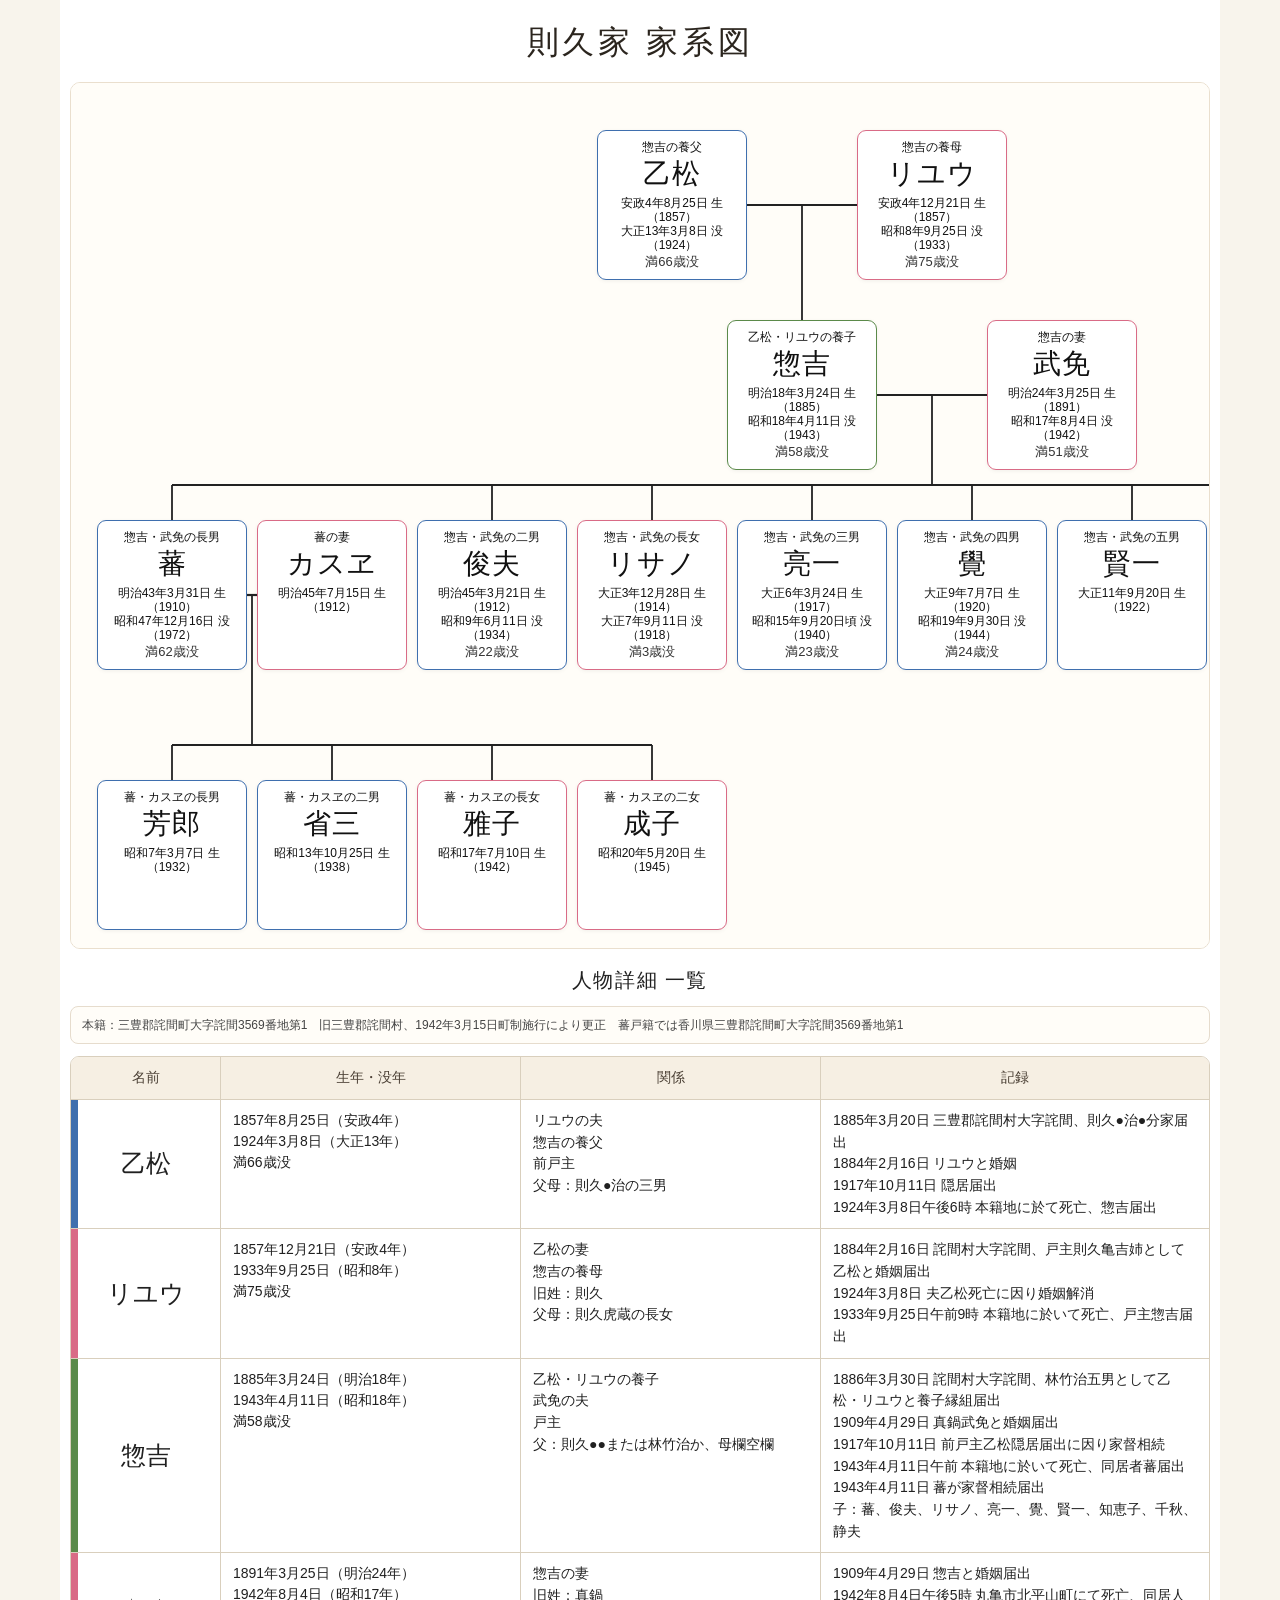
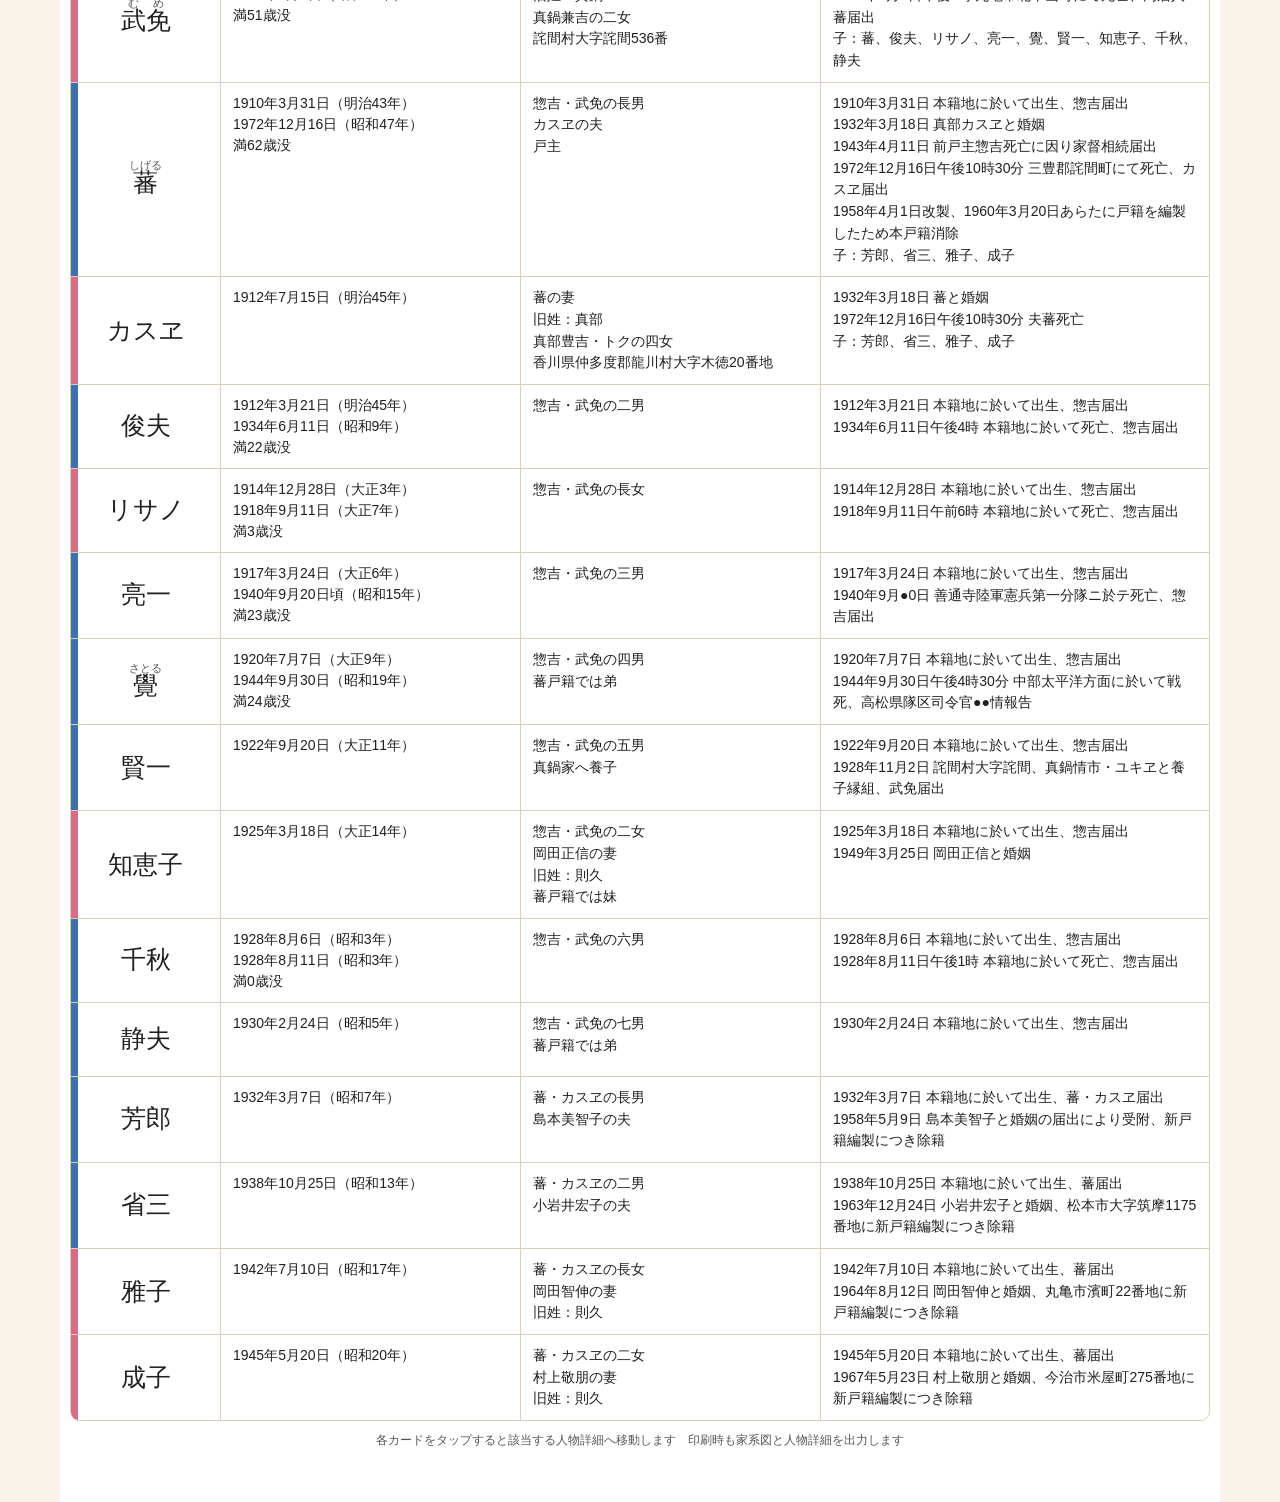
==== commit 01ff27c2: "Add files via upload" ====
--- a/index.html
+++ b/index.html
@@ -1,89 +1,26 @@
-<!doctype html>
-<html lang="ja">
-<head>
-<meta charset="utf-8">
-<meta name="viewport" content="width=device-width, initial-scale=1">
-<title>則久家 家系図</title>
-<style>
-:root{--m:#3f6fae;--f:#d96b86;--a:#6a8f58;--ink:#1f1f1f;--muted:#666;--line:#222;--paper:#fffdf8;--grid:#ddd4c5;--soft:#f7f1e6}
-*{box-sizing:border-box;font-weight:400!important}
-html{scroll-behavior:smooth}
+<!doctype html><html lang="ja"><head><meta charset="utf-8"><meta name="viewport" content="width=device-width, initial-scale=1"><title>則久家 家系図</title><style>
+:root{--m:#3f6fae;--f:#d96b86;--a:#5b8a4a;--ink:#202020;--line:#222;--paper:#fffdf8;--grid:#d9cfbd;--soft:#f6efe3}
+*{box-sizing:border-box;font-weight:400!important} html{scroll-behavior:smooth}
 body{margin:0;background:#f8f4ec;color:var(--ink);font-family:-apple-system,BlinkMacSystemFont,"Hiragino Sans","Yu Gothic",Meiryo,sans-serif;font-size:14px;line-height:1.55}
 .page{max-width:1160px;margin:0 auto;padding:18px 10px 40px;background:#fff}
 h1{text-align:center;margin:0 0 14px;font-family:"Yu Mincho","Hiragino Mincho ProN","MS Mincho",serif;font-size:32px;letter-spacing:.12em;color:#2b251e}
-.legend{display:flex;gap:12px;align-items:center;justify-content:center;margin:0 0 10px;flex-wrap:wrap;font-size:12px;color:#555}.legend span{display:inline-flex;gap:5px;align-items:center}.sq{width:12px;height:12px;border-radius:2px;display:inline-block}.sq.m{background:var(--m)}.sq.f{background:var(--f)}.sq.a{background:var(--a)}.sample{width:24px;height:2px;background:var(--line);display:inline-block}
 .tree-wrap{overflow-x:auto;-webkit-overflow-scrolling:touch;border:1px solid #eadfce;border-radius:10px;background:var(--paper);padding:12px 6px 18px}
-.tree{position:relative;width:1610px;height:835px;margin:auto}
-.links{position:absolute;inset:0;width:1610px;height:835px;z-index:0}
-.line,.spouse{stroke:var(--line);stroke-width:1.8;fill:none;vector-effect:non-scaling-stroke}.spouse{stroke-width:2.2}
-.card{position:absolute;z-index:1;width:140px;height:150px;border:1.4px solid var(--c);border-radius:8px;background:#fff;color:#111;text-decoration:none;text-align:center;padding:10px 6px 8px;display:flex;flex-direction:column;justify-content:flex-start;align-items:center;gap:1px;box-shadow:0 1px 4px rgba(0,0,0,.06);overflow:hidden}
-.card.male{--c:var(--m)}.card.female{--c:var(--f)}.card.adopted{--c:var(--a)}.card:hover{background:#fffaf2}
-.name{font-family:"Yu Mincho","Hiragino Mincho ProN","MS Mincho",serif;font-size:21px;line-height:1.05;letter-spacing:.03em;margin:0 0 5px;white-space:nowrap}
-.cardline{font-size:11.2px;line-height:1.28;white-space:nowrap;color:#222}
-.cardline:nth-of-type(4){color:#555}
-.tag{position:absolute;right:-1.4px;top:-1.4px;background:var(--a);color:#fff;padding:2px 8px;border-radius:0 7px 0 7px;font-size:10px}
-.details{margin-top:16px}.details h2{text-align:center;margin:0 0 10px;font-size:20px;font-family:"Yu Mincho","Hiragino Mincho ProN","MS Mincho",serif;letter-spacing:.08em}
-.source{border:1px solid #e6dccd;border-radius:8px;background:#fffdf8;padding:9px 11px;margin:0 0 12px;font-size:12px;color:#444}
-.table{border:1px solid var(--grid);border-radius:9px;overflow:hidden;background:#fff}.row{display:grid;grid-template-columns:190px 285px 1fr;border-bottom:1px solid var(--grid);min-height:74px}.row:last-child{border-bottom:0}.row>div{padding:10px 12px;border-right:1px solid var(--grid)}.row>div:last-child{border-right:0}.head{background:var(--soft);text-align:center;color:#4b4035;min-height:42px}
-.pname{border-left:7px solid var(--m);font-family:"Yu Mincho","Hiragino Mincho ProN","MS Mincho",serif;text-align:center;font-size:20px;line-height:1.22;display:flex;flex-direction:column;justify-content:center}.pname.fem{border-left-color:var(--f)}.pname.ad{border-left-color:var(--a)}.life{display:block;margin-top:7px;font-family:-apple-system,BlinkMacSystemFont,"Hiragino Sans","Yu Gothic",Meiryo,sans-serif;font-size:12.5px;line-height:1.35;color:#333}.rel{font-size:14px}.record{font-size:14px}.record div{margin:0 0 3px}.row:target{background:#fff8db;outline:2px solid #d5bd65;outline-offset:-2px}.note{font-size:12px;text-align:center;color:#555;margin-top:10px}
-@media(max-width:700px){.page{padding:12px 8px}.page h1{font-size:27px}.legend{justify-content:flex-start}.tree-wrap{padding-left:4px;padding-right:4px}.tree{margin-left:0}.row{grid-template-columns:1fr;border-bottom:8px solid #f4eadb}.head{display:none}.row>div{border-right:0;border-bottom:1px solid #eee}.row>div:last-child{border-bottom:0}.pname{text-align:left;padding-left:12px;align-items:flex-start}}
-@media print{body{background:#fff;font-size:9px}.page{max-width:none;padding:6mm}.tree-wrap{overflow:visible;border:0;padding:0;zoom:.55}.details{margin-top:4mm}.source,.legend,.note{display:none}.row{grid-template-columns:100px 150px 1fr;min-height:22px}.row>div{padding:3px 4px}.pname{font-size:10px;border-left-width:4px}.life,.rel,.record{font-size:8px}h1{font-size:20px;margin-bottom:4px}.details h2{font-size:12px;margin-bottom:4px}}
-</style>
-</head><body><main class="page">
-<h1>則久家 家系図</h1>
-<div class="legend"><span><i class="sq m"></i>男性</span><span><i class="sq f"></i>女性</span><span><i class="sq a"></i>迎えた養子</span><span><i class="sample"></i>夫婦・親子のつながり</span></div>
-<section class="tree-wrap"><div class="tree">
-<svg class="links" viewBox="0 0 1610 835" aria-hidden="true">
-<line x1="660" y1="110" x2="780" y2="110" class="spouse"/>
-<line x1="720" y1="110" x2="720" y2="198" class="line"/>
-<line x1="720" y1="198" x2="720" y2="225" class="line"/>
-<line x1="790" y1="300" x2="910" y2="300" class="spouse"/>
-<line x1="850" y1="300" x2="850" y2="390" class="line"/>
-<line x1="90" y1="390" x2="1530" y2="390" class="line"/>
-<line x1="90" y1="390" x2="90" y2="425" class="line"/><line x1="410" y1="390" x2="410" y2="425" class="line"/><line x1="570" y1="390" x2="570" y2="425" class="line"/><line x1="730" y1="390" x2="730" y2="425" class="line"/><line x1="890" y1="390" x2="890" y2="425" class="line"/><line x1="1050" y1="390" x2="1050" y2="425" class="line"/><line x1="1210" y1="390" x2="1210" y2="425" class="line"/><line x1="1370" y1="390" x2="1370" y2="425" class="line"/><line x1="1530" y1="390" x2="1530" y2="425" class="line"/>
-<line x1="160" y1="500" x2="180" y2="500" class="spouse"/>
-<line x1="170" y1="500" x2="170" y2="650" class="line"/>
-<line x1="90" y1="650" x2="570" y2="650" class="line"/>
-<line x1="90" y1="650" x2="90" y2="685" class="line"/><line x1="250" y1="650" x2="250" y2="685" class="line"/><line x1="410" y1="650" x2="410" y2="685" class="line"/><line x1="570" y1="650" x2="570" y2="685" class="line"/>
-</svg>
-<a class="card male" href="#detail-otsumatsu" style="left:520px;top:35px"><span class="name">乙松</span><span class="cardline">1857.8.25 生</span><span class="cardline">1924.3.8 没</span><span class="cardline">満66歳没</span><span class="cardline">リユウの夫</span><span class="cardline">惣吉の養父</span></a>
-<a class="card female" href="#detail-ryu" style="left:780px;top:35px"><span class="name">リユウ</span><span class="cardline">1857.12.21 生</span><span class="cardline">1933.9.25 没</span><span class="cardline">満75歳没</span><span class="cardline">乙松の妻</span><span class="cardline">惣吉の養母</span></a>
-<a class="card male adopted" href="#detail-sokichi" style="left:650px;top:225px"><span class="tag">養子</span><span class="name">惣吉</span><span class="cardline">1885.3.24 生</span><span class="cardline">1943.4.11 没</span><span class="cardline">満58歳没</span><span class="cardline">武免の夫</span><span class="cardline">乙松・リユウの養子</span></a>
-<a class="card female" href="#detail-mume" style="left:910px;top:225px"><span class="name">武免</span><span class="cardline">1891.3.25 生</span><span class="cardline">1942.8.4 没</span><span class="cardline">満51歳没</span><span class="cardline">惣吉の妻</span><span class="cardline">旧姓：真鍋</span></a>
-<a class="card male" href="#detail-shigeru" style="left:20px;top:425px"><span class="name">蕃</span><span class="cardline">1910.3.31 生</span><span class="cardline">1972.12.16 没</span><span class="cardline">満62歳没</span><span class="cardline">惣吉・武免の長男</span></a>
-<a class="card female" href="#detail-kasue" style="left:180px;top:425px"><span class="name">カスヱ</span><span class="cardline">1912.7.15 生</span><span class="cardline">1972.12.16 夫死亡</span><span class="cardline">蕃の妻</span><span class="cardline">旧姓：真部</span></a>
-<a class="card male" href="#detail-toshio" style="left:340px;top:425px"><span class="name">俊夫</span><span class="cardline">1912.3.21 生</span><span class="cardline">1934.6.11 没</span><span class="cardline">満22歳没</span><span class="cardline">惣吉・武免の二男</span></a>
-<a class="card female" href="#detail-risano" style="left:500px;top:425px"><span class="name">リサノ</span><span class="cardline">1914.12.28 生</span><span class="cardline">1918.9.11 没</span><span class="cardline">満3歳没</span><span class="cardline">惣吉・武免の長女</span></a>
-<a class="card male" href="#detail-ryoichi" style="left:660px;top:425px"><span class="name">亮一</span><span class="cardline">1917.3.24 生</span><span class="cardline">1940.9.20頃 没</span><span class="cardline">満23歳没</span><span class="cardline">惣吉・武免の三男</span></a>
-<a class="card male" href="#detail-satoru" style="left:820px;top:425px"><span class="name">覺</span><span class="cardline">1920.7.7 生</span><span class="cardline">1944.9.30 没</span><span class="cardline">満24歳没</span><span class="cardline">惣吉・武免の四男</span></a>
-<a class="card male" href="#detail-kenichi" style="left:980px;top:425px"><span class="name">賢一</span><span class="cardline">1922.9.20 生</span><span class="cardline">没年不詳</span><span class="cardline">惣吉・武免の五男</span><span class="cardline">真鍋家へ養子</span></a>
-<a class="card female" href="#detail-chieko" style="left:1140px;top:425px"><span class="name">知恵子</span><span class="cardline">1925.3.18 生</span><span class="cardline">没年不詳</span><span class="cardline">惣吉・武免の二女</span><span class="cardline">旧姓：則久</span></a>
-<a class="card male" href="#detail-chiaki" style="left:1300px;top:425px"><span class="name">千秋</span><span class="cardline">1928.8.6 生</span><span class="cardline">1928.8.11 没</span><span class="cardline">満0歳没</span><span class="cardline">惣吉・武免の六男</span></a>
-<a class="card male" href="#detail-shizuo" style="left:1460px;top:425px"><span class="name">静夫</span><span class="cardline">1930.2.24 生</span><span class="cardline">没年不詳</span><span class="cardline">惣吉・武免の七男</span></a>
-<a class="card male" href="#detail-yoshiro" style="left:20px;top:685px"><span class="name">芳郎</span><span class="cardline">1932.3.7 生</span><span class="cardline">没年不詳</span><span class="cardline">蕃・カスヱの長男</span><span class="cardline">妻：美智子</span></a>
-<a class="card male" href="#detail-shozo" style="left:180px;top:685px"><span class="name">省三</span><span class="cardline">1938.10.25 生</span><span class="cardline">没年不詳</span><span class="cardline">蕃・カスヱの二男</span><span class="cardline">妻：宏子</span></a>
-<a class="card female" href="#detail-masako" style="left:340px;top:685px"><span class="name">雅子</span><span class="cardline">1942.7.10 生</span><span class="cardline">没年不詳</span><span class="cardline">蕃・カスヱの長女</span><span class="cardline">旧姓：則久</span></a>
-<a class="card female" href="#detail-nariko" style="left:500px;top:685px"><span class="name">成子</span><span class="cardline">1945.5.20 生</span><span class="cardline">没年不詳</span><span class="cardline">蕃・カスヱの二女</span><span class="cardline">旧姓：則久</span></a>
-</div></section>
-<section class="details"><h2>人物詳細 一覧</h2>
-<div class="source">本籍：三豊郡詫間町大字詫間3569番地第1　旧三豊郡詫間村、1942年3月15日町制施行により更正　蕃戸籍では香川県三豊郡詫間町大字詫間3569番地第1</div>
-<div class="table"><div class="row head"><div>名前</div><div>関係</div><div>記録</div></div><section class="row" id="detail-otsumatsu"><div class="pname ">乙松<span class="life">1857年8月25日〜1924年3月8日<br>安政4〜大正13<br>満66歳没</span></div><div class="rel">リユウの夫<br>惣吉の養父<br>前戸主<br>父母：則久●治の三男</div><div class="record"><div>1885年3月20日 三豊郡詫間村大字詫間、則久●治●分家届出</div><div>1884年2月16日 リユウと婚姻</div><div>1917年10月11日 隠居届出</div><div>1924年3月8日午後6時 本籍地に於て死亡、惣吉届出</div></div></section>
-<section class="row" id="detail-ryu"><div class="pname fem">リユウ<span class="life">1857年12月21日〜1933年9月25日<br>安政4〜昭和8<br>満75歳没</span></div><div class="rel">乙松の妻<br>惣吉の養母<br>旧姓：則久<br>父母：則久虎蔵の長女</div><div class="record"><div>1884年2月16日 詫間村大字詫間、戸主則久亀吉姉として乙松と婚姻届出</div><div>1924年3月8日 夫乙松死亡に因り婚姻解消</div><div>1933年9月25日午前9時 本籍地に於いて死亡、戸主惣吉届出</div></div></section>
-<section class="row" id="detail-sokichi"><div class="pname ad">惣吉（養子）<span class="life">1885年3月24日〜1943年4月11日<br>明治18〜昭和18<br>満58歳没</span></div><div class="rel">乙松・リユウの養子<br>武免の夫<br>戸主<br>父：則久●●または林竹治か、母欄空欄</div><div class="record"><div>1886年3月30日 詫間村大字詫間、林竹治五男として乙松・リユウと養子縁組届出</div><div>1909年4月29日 真鍋武免と婚姻届出</div><div>1917年10月11日 前戸主乙松隠居届出に因り家督相続</div><div>1943年4月11日午前 本籍地に於いて死亡、同居者蕃届出</div><div>1943年4月11日 蕃が家督相続届出</div><div>子ども：蕃、俊夫、リサノ、亮一、覺、賢一、知恵子、千秋、静夫</div></div></section>
-<section class="row" id="detail-mume"><div class="pname fem">武免<span class="life">1891年3月25日〜1942年8月4日<br>明治24〜昭和17<br>満51歳没</span></div><div class="rel">惣吉の妻<br>旧姓：真鍋<br>真鍋兼吉の二女<br>詫間村大字詫間536番</div><div class="record"><div>1909年4月29日 惣吉と婚姻届出</div><div>1942年8月4日午後5時 丸亀市北平山町にて死亡、同居人蕃届出</div><div>子ども：蕃、俊夫、リサノ、亮一、覺、賢一、知恵子、千秋、静夫</div></div></section>
-<section class="row" id="detail-shigeru"><div class="pname ">蕃<span class="life">1910年3月31日〜1972年12月16日<br>明治43〜昭和47<br>満62歳没</span></div><div class="rel">惣吉・武免の長男<br>カスヱの夫<br>戸主</div><div class="record"><div>1910年3月31日 本籍地に於いて出生、惣吉届出</div><div>1932年3月18日 真部カスヱと婚姻</div><div>1943年4月11日 前戸主惣吉死亡に因り家督相続届出</div><div>1972年12月16日午後10時30分 三豊郡詫間町にて死亡、カスヱ届出</div><div>1958年4月1日改製、1960年3月20日あらたに戸籍を編製したため本戸籍消除</div><div>子ども：芳郎、省三、雅子、成子</div></div></section>
-<section class="row" id="detail-kasue"><div class="pname fem">カスヱ<span class="life">1912年7月15日〜<br>明治45〜</span></div><div class="rel">蕃の妻<br>旧姓：真部<br>真部豊吉・トクの四女<br>香川県仲多度郡龍川村大字木徳20番地</div><div class="record"><div>1932年3月18日 蕃と婚姻</div><div>1972年12月16日午後10時30分 夫蕃死亡</div><div>子ども：芳郎、省三、雅子、成子</div></div></section>
-<section class="row" id="detail-toshio"><div class="pname ">俊夫<span class="life">1912年3月21日〜1934年6月11日<br>明治45〜昭和9<br>満22歳没</span></div><div class="rel">惣吉・武免の二男</div><div class="record"><div>1912年3月21日 本籍地に於いて出生、惣吉届出</div><div>1934年6月11日午後4時 本籍地に於いて死亡、惣吉届出</div></div></section>
-<section class="row" id="detail-risano"><div class="pname fem">リサノ<span class="life">1914年12月28日〜1918年9月11日<br>大正3〜大正7<br>満3歳没</span></div><div class="rel">惣吉・武免の長女</div><div class="record"><div>1914年12月28日 本籍地に於いて出生、惣吉届出</div><div>1918年9月11日午前6時 本籍地に於いて死亡、惣吉届出</div></div></section>
-<section class="row" id="detail-ryoichi"><div class="pname ">亮一<span class="life">1917年3月24日〜1940年9月20日頃<br>大正6〜昭和15<br>満23歳没</span></div><div class="rel">惣吉・武免の三男</div><div class="record"><div>1917年3月24日 本籍地に於いて出生、惣吉届出</div><div>1940年9月●0日 善通寺陸軍憲兵第一分隊ニ於テ死亡、惣吉届出</div></div></section>
-<section class="row" id="detail-satoru"><div class="pname ">覺<span class="life">1920年7月7日〜1944年9月30日<br>大正9〜昭和19<br>満24歳没</span></div><div class="rel">惣吉・武免の四男<br>蕃戸籍では弟</div><div class="record"><div>1920年7月7日 本籍地に於いて出生、惣吉届出</div><div>1944年9月30日午後4時30分 中部太平洋方面に於いて戦死、高松県隊区司令官●●情報告</div></div></section>
-<section class="row" id="detail-kenichi"><div class="pname ">賢一<span class="life">1922年9月20日〜<br>大正11〜</span></div><div class="rel">惣吉・武免の五男<br>真鍋家へ養子</div><div class="record"><div>1922年9月20日 本籍地に於いて出生、惣吉届出</div><div>1928年11月2日 詫間村大字詫間、真鍋情市・ユキヱと養子縁組、武免届出</div></div></section>
-<section class="row" id="detail-chieko"><div class="pname fem">知恵子<span class="life">1925年3月18日〜<br>大正14〜</span></div><div class="rel">惣吉・武免の二女<br>岡田正信の妻<br>旧姓：則久<br>蕃戸籍では妹</div><div class="record"><div>1925年3月18日 本籍地に於いて出生、惣吉届出</div><div>1949年3月25日 岡田正信と婚姻</div></div></section>
-<section class="row" id="detail-chiaki"><div class="pname ">千秋<span class="life">1928年8月6日〜1928年8月11日<br>昭和3〜昭和3<br>満0歳没</span></div><div class="rel">惣吉・武免の六男</div><div class="record"><div>1928年8月6日 本籍地に於いて出生、惣吉届出</div><div>1928年8月11日午後1時 本籍地に於いて死亡、惣吉届出</div></div></section>
-<section class="row" id="detail-shizuo"><div class="pname ">静夫<span class="life">1930年2月24日〜<br>昭和5〜</span></div><div class="rel">惣吉・武免の七男<br>蕃戸籍では弟</div><div class="record"><div>1930年2月24日 本籍地に於いて出生、惣吉届出</div></div></section>
-<section class="row" id="detail-yoshiro"><div class="pname ">芳郎<span class="life">1932年3月7日〜<br>昭和7〜</span></div><div class="rel">蕃・カスヱの長男<br>島本美智子の夫</div><div class="record"><div>1932年3月7日 本籍地に於いて出生、蕃・カスヱ届出</div><div>1958年5月9日 島本美智子と婚姻の届出により受附、新戸籍編製につき除籍</div></div></section>
-<section class="row" id="detail-shozo"><div class="pname ">省三<span class="life">1938年10月25日〜<br>昭和13〜</span></div><div class="rel">蕃・カスヱの二男<br>小岩井宏子の夫</div><div class="record"><div>1938年10月25日 本籍地に於いて出生、蕃届出</div><div>1963年12月24日 小岩井宏子と婚姻、松本市大字筑摩1175番地に新戸籍編製につき除籍</div></div></section>
-<section class="row" id="detail-masako"><div class="pname fem">雅子<span class="life">1942年7月10日〜<br>昭和17〜</span></div><div class="rel">蕃・カスヱの長女<br>岡田智伸の妻<br>旧姓：則久</div><div class="record"><div>1942年7月10日 本籍地に於いて出生、蕃届出</div><div>1964年8月12日 岡田智伸と婚姻、丸亀市濱町22番地に新戸籍編製につき除籍</div></div></section>
-<section class="row" id="detail-nariko"><div class="pname fem">成子<span class="life">1945年5月20日〜<br>昭和20〜</span></div><div class="rel">蕃・カスヱの二女<br>村上敬朋の妻<br>旧姓：則久</div><div class="record"><div>1945年5月20日 本籍地に於いて出生、蕃届出</div><div>1967年5月23日 村上敬朋と婚姻、今治市米屋町275番地に新戸籍編製につき除籍</div></div></section></div>
-<p class="note">各カードをタップすると該当する人物詳細へ移動します　印刷時も家系図と人物詳細を出力します</p>
-</section></main></body></html>+.tree{position:relative;width:1610px;height:835px;margin:auto}.links{position:absolute;inset:0;width:1610px;height:835px;z-index:0}.line,.spouse{stroke:var(--line);stroke-width:1.8;fill:none;vector-effect:non-scaling-stroke}.spouse{stroke-width:2.2}
+.card{position:absolute;z-index:1;width:150px;height:150px;border:1.8px solid var(--c);border-radius:9px;background:#fff;color:#111;text-decoration:none;text-align:center;padding:10px 7px 9px;display:flex;flex-direction:column;justify-content:flex-start;align-items:center;box-shadow:0 1px 4px rgba(0,0,0,.06);overflow:hidden}
+.card.male{--c:var(--m)}.card.female{--c:var(--f)}.card.adopted{--c:var(--a)}.card:hover{background:#fffaf2}.role{font-size:12px;line-height:1.15;margin-bottom:5px;white-space:nowrap}.name{font-family:"Yu Mincho","Hiragino Mincho ProN","MS Mincho",serif;font-size:28px;line-height:1.05;letter-spacing:.03em;margin-bottom:8px;white-space:nowrap}.date{font-size:12px;line-height:1.16;white-space:nowrap}.year{font-size:12px;line-height:1.16;white-space:nowrap}.age{font-size:13px;line-height:1.18;margin-top:2px;white-space:nowrap;color:#333}
+.details{margin-top:16px}.details h2{text-align:center;margin:0 0 10px;font-size:20px;font-family:"Yu Mincho","Hiragino Mincho ProN","MS Mincho",serif;letter-spacing:.08em}.source{border:1px solid #e6dccd;border-radius:8px;background:#fffdf8;padding:9px 11px;margin:0 0 12px;font-size:12px;color:#444}
+.table{border:1px solid var(--grid);border-radius:9px;overflow:hidden;background:#fff}.row{display:grid;grid-template-columns:150px 300px 300px 1fr;border-bottom:1px solid var(--grid);min-height:74px}.row:last-child{border-bottom:0}.row>div{padding:10px 12px;border-right:1px solid var(--grid)}.row>div:last-child{border-right:0}.head{background:var(--soft);text-align:center;color:#4b4035;min-height:42px}.head>div{display:flex;align-items:center;justify-content:center}.pname{--bar:var(--m);background:linear-gradient(to right,var(--bar) 0 7px,transparent 7px);font-family:"Yu Mincho","Hiragino Mincho ProN","MS Mincho",serif;text-align:center;font-size:25px;line-height:1.2;display:flex;align-items:center;justify-content:center}.pname.fem{--bar:var(--f)}.pname.ad{--bar:var(--a)}.lifeinfo{font-size:14px;line-height:1.5;white-space:nowrap}.rel,.record{font-size:14px}.row:target{background:#fff8db;outline:2px solid #d5bd65;outline-offset:-2px}.note{font-size:12px;text-align:center;color:#555;margin-top:10px}
+ruby{ruby-position:over;}
+rt{font-size:0.52em;line-height:1;color:#555;font-family:-apple-system,BlinkMacSystemFont,"Hiragino Sans","Yu Gothic",Meiryo,sans-serif;letter-spacing:0;}
+.pname rt{font-size:0.44em;color:#555;}
+
+@media(max-width:700px){.page{padding:12px 8px}h1{font-size:27px}.tree-wrap{padding-left:4px;padding-right:4px}.tree{margin-left:0}.row{grid-template-columns:1fr;border-bottom:8px solid #f4eadb}.head{display:none}.row>div{border-right:0;border-bottom:1px solid #eee}.row>div:last-child{border-bottom:0}.pname{justify-content:flex-start;text-align:left;padding-left:20px}.lifeinfo{white-space:normal}}
+@media print{body{background:#fff;font-size:9px}.page{max-width:none;padding:6mm}.tree-wrap{overflow:visible;border:0;padding:0;zoom:.55}.details{margin-top:4mm}.source,.note{display:none}.row{grid-template-columns:80px 160px 150px 1fr;min-height:22px}.row>div{padding:3px 4px}.pname{font-size:10px}.lifeinfo,.rel,.record{font-size:8px}h1{font-size:20px;margin-bottom:4px}.details h2{font-size:12px;margin-bottom:4px}}
+</style></head><body><main class="page"><h1>則久家 家系図</h1><section class="tree-wrap"><div class="tree"><svg class="links" viewBox="0 0 1610 835" aria-hidden="true">
+<line x1="670" y1="110" x2="780" y2="110" class="spouse"/><line x1="725" y1="110" x2="725" y2="198" class="line"/><line x1="725" y1="198" x2="725" y2="225" class="line"/>
+<line x1="800" y1="300" x2="910" y2="300" class="spouse"/><line x1="855" y1="300" x2="855" y2="390" class="line"/>
+<line x1="95" y1="390" x2="1535" y2="390" class="line"/>
+<line x1="95" y1="390" x2="95" y2="425" class="line"/><line x1="415" y1="390" x2="415" y2="425" class="line"/><line x1="575" y1="390" x2="575" y2="425" class="line"/><line x1="735" y1="390" x2="735" y2="425" class="line"/><line x1="895" y1="390" x2="895" y2="425" class="line"/><line x1="1055" y1="390" x2="1055" y2="425" class="line"/><line x1="1215" y1="390" x2="1215" y2="425" class="line"/><line x1="1375" y1="390" x2="1375" y2="425" class="line"/><line x1="1535" y1="390" x2="1535" y2="425" class="line"/>
+<line x1="170" y1="500" x2="180" y2="500" class="spouse"/><line x1="175" y1="500" x2="175" y2="650" class="line"/><line x1="95" y1="650" x2="575" y2="650" class="line"/>
+<line x1="95" y1="650" x2="95" y2="685" class="line"/><line x1="255" y1="650" x2="255" y2="685" class="line"/><line x1="415" y1="650" x2="415" y2="685" class="line"/><line x1="575" y1="650" x2="575" y2="685" class="line"/>
+</svg><a class="card male" href="#detail-otsumatsu" style="left:520px;top:35px"><span class="role">惣吉の養父</span><span class="name">乙松</span><span class="date">安政4年8月25日 生</span><span class="year">（1857）</span><span class="date">大正13年3月8日 没</span><span class="year">（1924）</span><span class="age">満66歳没</span></a><a class="card female" href="#detail-ryu" style="left:780px;top:35px"><span class="role">惣吉の養母</span><span class="name">リユウ</span><span class="date">安政4年12月21日 生</span><span class="year">（1857）</span><span class="date">昭和8年9月25日 没</span><span class="year">（1933）</span><span class="age">満75歳没</span></a><a class="card adopted" href="#detail-sokichi" style="left:650px;top:225px"><span class="role">乙松・リユウの養子</span><span class="name">惣吉</span><span class="date">明治18年3月24日 生</span><span class="year">（1885）</span><span class="date">昭和18年4月11日 没</span><span class="year">（1943）</span><span class="age">満58歳没</span></a><a class="card female" href="#detail-mume" style="left:910px;top:225px"><span class="role">惣吉の妻</span><span class="name">武免</span><span class="date">明治24年3月25日 生</span><span class="year">（1891）</span><span class="date">昭和17年8月4日 没</span><span class="year">（1942）</span><span class="age">満51歳没</span></a><a class="card male" href="#detail-shigeru" style="left:20px;top:425px"><span class="role">惣吉・武免の長男</span><span class="name">蕃</span><span class="date">明治43年3月31日 生</span><span class="year">（1910）</span><span class="date">昭和47年12月16日 没</span><span class="year">（1972）</span><span class="age">満62歳没</span></a><a class="card female" href="#detail-kasue" style="left:180px;top:425px"><span class="role">蕃の妻</span><span class="name">カスヱ</span><span class="date">明治45年7月15日 生</span><span class="year">（1912）</span></a><a class="card male" href="#detail-toshio" style="left:340px;top:425px"><span class="role">惣吉・武免の二男</span><span class="name">俊夫</span><span class="date">明治45年3月21日 生</span><span class="year">（1912）</span><span class="date">昭和9年6月11日 没</span><span class="year">（1934）</span><span class="age">満22歳没</span></a><a class="card female" href="#detail-risano" style="left:500px;top:425px"><span class="role">惣吉・武免の長女</span><span class="name">リサノ</span><span class="date">大正3年12月28日 生</span><span class="year">（1914）</span><span class="date">大正7年9月11日 没</span><span class="year">（1918）</span><span class="age">満3歳没</span></a><a class="card male" href="#detail-ryoichi" style="left:660px;top:425px"><span class="role">惣吉・武免の三男</span><span class="name">亮一</span><span class="date">大正6年3月24日 生</span><span class="year">（1917）</span><span class="date">昭和15年9月20日頃 没</span><span class="year">（1940）</span><span class="age">満23歳没</span></a><a class="card male" href="#detail-satoru" style="left:820px;top:425px"><span class="role">惣吉・武免の四男</span><span class="name">覺</span><span class="date">大正9年7月7日 生</span><span class="year">（1920）</span><span class="date">昭和19年9月30日 没</span><span class="year">（1944）</span><span class="age">満24歳没</span></a><a class="card male" href="#detail-kenichi" style="left:980px;top:425px"><span class="role">惣吉・武免の五男</span><span class="name">賢一</span><span class="date">大正11年9月20日 生</span><span class="year">（1922）</span></a><a class="card female" href="#detail-chieko" style="left:1140px;top:425px"><span class="role">惣吉・武免の二女</span><span class="name">知恵子</span><span class="date">大正14年3月18日 生</span><span class="year">（1925）</span></a><a class="card male" href="#detail-chiaki" style="left:1300px;top:425px"><span class="role">惣吉・武免の六男</span><span class="name">千秋</span><span class="date">昭和3年8月6日 生</span><span class="year">（1928）</span><span class="date">昭和3年8月11日 没</span><span class="year">（1928）</span><span class="age">満0歳没</span></a><a class="card male" href="#detail-shizuo" style="left:1460px;top:425px"><span class="role">惣吉・武免の七男</span><span class="name">静夫</span><span class="date">昭和5年2月24日 生</span><span class="year">（1930）</span></a><a class="card male" href="#detail-yoshiro" style="left:20px;top:685px"><span class="role">蕃・カスヱの長男</span><span class="name">芳郎</span><span class="date">昭和7年3月7日 生</span><span class="year">（1932）</span></a><a class="card male" href="#detail-shozo" style="left:180px;top:685px"><span class="role">蕃・カスヱの二男</span><span class="name">省三</span><span class="date">昭和13年10月25日 生</span><span class="year">（1938）</span></a><a class="card female" href="#detail-masako" style="left:340px;top:685px"><span class="role">蕃・カスヱの長女</span><span class="name">雅子</span><span class="date">昭和17年7月10日 生</span><span class="year">（1942）</span></a><a class="card female" href="#detail-nariko" style="left:500px;top:685px"><span class="role">蕃・カスヱの二女</span><span class="name">成子</span><span class="date">昭和20年5月20日 生</span><span class="year">（1945）</span></a></div></section><section class="details"><h2>人物詳細 一覧</h2><div class="source">本籍：三豊郡詫間町大字詫間3569番地第1　旧三豊郡詫間村、1942年3月15日町制施行により更正　蕃戸籍では香川県三豊郡詫間町大字詫間3569番地第1</div><div class="table"><div class="row head"><div>名前</div><div>生年・没年</div><div>関係</div><div>記録</div></div><section class="row" id="detail-otsumatsu"><div class="pname ">乙松</div><div class="lifeinfo">1857年8月25日（安政4年）<br>1924年3月8日（大正13年）<br>満66歳没</div><div class="rel">リユウの夫<br>惣吉の養父<br>前戸主<br>父母：則久●治の三男</div><div class="record">1885年3月20日 三豊郡詫間村大字詫間、則久●治●分家届出<br>1884年2月16日 リユウと婚姻<br>1917年10月11日 隠居届出<br>1924年3月8日午後6時 本籍地に於て死亡、惣吉届出</div></section><section class="row" id="detail-ryu"><div class="pname fem">リユウ</div><div class="lifeinfo">1857年12月21日（安政4年）<br>1933年9月25日（昭和8年）<br>満75歳没</div><div class="rel">乙松の妻<br>惣吉の養母<br>旧姓：則久<br>父母：則久虎蔵の長女</div><div class="record">1884年2月16日 詫間村大字詫間、戸主則久亀吉姉として乙松と婚姻届出<br>1924年3月8日 夫乙松死亡に因り婚姻解消<br>1933年9月25日午前9時 本籍地に於いて死亡、戸主惣吉届出</div></section><section class="row" id="detail-sokichi"><div class="pname ad">惣吉</div><div class="lifeinfo">1885年3月24日（明治18年）<br>1943年4月11日（昭和18年）<br>満58歳没</div><div class="rel">乙松・リユウの養子<br>武免の夫<br>戸主<br>父：則久●●または林竹治か、母欄空欄</div><div class="record">1886年3月30日 詫間村大字詫間、林竹治五男として乙松・リユウと養子縁組届出<br>1909年4月29日 真鍋武免と婚姻届出<br>1917年10月11日 前戸主乙松隠居届出に因り家督相続<br>1943年4月11日午前 本籍地に於いて死亡、同居者蕃届出<br>1943年4月11日 蕃が家督相続届出<br>子：蕃、俊夫、リサノ、亮一、覺、賢一、知恵子、千秋、静夫</div></section><section class="row" id="detail-mume"><div class="pname fem"><ruby>武免<rt>むめ</rt></ruby></div><div class="lifeinfo">1891年3月25日（明治24年）<br>1942年8月4日（昭和17年）<br>満51歳没</div><div class="rel">惣吉の妻<br>旧姓：真鍋<br>真鍋兼吉の二女<br>詫間村大字詫間536番</div><div class="record">1909年4月29日 惣吉と婚姻届出<br>1942年8月4日午後5時 丸亀市北平山町にて死亡、同居人蕃届出<br>子：蕃、俊夫、リサノ、亮一、覺、賢一、知恵子、千秋、静夫</div></section><section class="row" id="detail-shigeru"><div class="pname "><ruby>蕃<rt>しげる</rt></ruby></div><div class="lifeinfo">1910年3月31日（明治43年）<br>1972年12月16日（昭和47年）<br>満62歳没</div><div class="rel">惣吉・武免の長男<br>カスヱの夫<br>戸主</div><div class="record">1910年3月31日 本籍地に於いて出生、惣吉届出<br>1932年3月18日 真部カスヱと婚姻<br>1943年4月11日 前戸主惣吉死亡に因り家督相続届出<br>1972年12月16日午後10時30分 三豊郡詫間町にて死亡、カスヱ届出<br>1958年4月1日改製、1960年3月20日あらたに戸籍を編製したため本戸籍消除<br>子：芳郎、省三、雅子、成子</div></section><section class="row" id="detail-kasue"><div class="pname fem">カスヱ</div><div class="lifeinfo">1912年7月15日（明治45年）</div><div class="rel">蕃の妻<br>旧姓：真部<br>真部豊吉・トクの四女<br>香川県仲多度郡龍川村大字木徳20番地</div><div class="record">1932年3月18日 蕃と婚姻<br>1972年12月16日午後10時30分 夫蕃死亡<br>子：芳郎、省三、雅子、成子</div></section><section class="row" id="detail-toshio"><div class="pname ">俊夫</div><div class="lifeinfo">1912年3月21日（明治45年）<br>1934年6月11日（昭和9年）<br>満22歳没</div><div class="rel">惣吉・武免の二男</div><div class="record">1912年3月21日 本籍地に於いて出生、惣吉届出<br>1934年6月11日午後4時 本籍地に於いて死亡、惣吉届出</div></section><section class="row" id="detail-risano"><div class="pname fem">リサノ</div><div class="lifeinfo">1914年12月28日（大正3年）<br>1918年9月11日（大正7年）<br>満3歳没</div><div class="rel">惣吉・武免の長女</div><div class="record">1914年12月28日 本籍地に於いて出生、惣吉届出<br>1918年9月11日午前6時 本籍地に於いて死亡、惣吉届出</div></section><section class="row" id="detail-ryoichi"><div class="pname ">亮一</div><div class="lifeinfo">1917年3月24日（大正6年）<br>1940年9月20日頃（昭和15年）<br>満23歳没</div><div class="rel">惣吉・武免の三男</div><div class="record">1917年3月24日 本籍地に於いて出生、惣吉届出<br>1940年9月●0日 善通寺陸軍憲兵第一分隊ニ於テ死亡、惣吉届出</div></section><section class="row" id="detail-satoru"><div class="pname "><ruby>覺<rt>さとる</rt></ruby></div><div class="lifeinfo">1920年7月7日（大正9年）<br>1944年9月30日（昭和19年）<br>満24歳没</div><div class="rel">惣吉・武免の四男<br>蕃戸籍では弟</div><div class="record">1920年7月7日 本籍地に於いて出生、惣吉届出<br>1944年9月30日午後4時30分 中部太平洋方面に於いて戦死、高松県隊区司令官●●情報告</div></section><section class="row" id="detail-kenichi"><div class="pname ">賢一</div><div class="lifeinfo">1922年9月20日（大正11年）</div><div class="rel">惣吉・武免の五男<br>真鍋家へ養子</div><div class="record">1922年9月20日 本籍地に於いて出生、惣吉届出<br>1928年11月2日 詫間村大字詫間、真鍋情市・ユキヱと養子縁組、武免届出</div></section><section class="row" id="detail-chieko"><div class="pname fem">知恵子</div><div class="lifeinfo">1925年3月18日（大正14年）</div><div class="rel">惣吉・武免の二女<br>岡田正信の妻<br>旧姓：則久<br>蕃戸籍では妹</div><div class="record">1925年3月18日 本籍地に於いて出生、惣吉届出<br>1949年3月25日 岡田正信と婚姻</div></section><section class="row" id="detail-chiaki"><div class="pname ">千秋</div><div class="lifeinfo">1928年8月6日（昭和3年）<br>1928年8月11日（昭和3年）<br>満0歳没</div><div class="rel">惣吉・武免の六男</div><div class="record">1928年8月6日 本籍地に於いて出生、惣吉届出<br>1928年8月11日午後1時 本籍地に於いて死亡、惣吉届出</div></section><section class="row" id="detail-shizuo"><div class="pname ">静夫</div><div class="lifeinfo">1930年2月24日（昭和5年）</div><div class="rel">惣吉・武免の七男<br>蕃戸籍では弟</div><div class="record">1930年2月24日 本籍地に於いて出生、惣吉届出</div></section><section class="row" id="detail-yoshiro"><div class="pname ">芳郎</div><div class="lifeinfo">1932年3月7日（昭和7年）</div><div class="rel">蕃・カスヱの長男<br>島本美智子の夫</div><div class="record">1932年3月7日 本籍地に於いて出生、蕃・カスヱ届出<br>1958年5月9日 島本美智子と婚姻の届出により受附、新戸籍編製につき除籍</div></section><section class="row" id="detail-shozo"><div class="pname ">省三</div><div class="lifeinfo">1938年10月25日（昭和13年）</div><div class="rel">蕃・カスヱの二男<br>小岩井宏子の夫</div><div class="record">1938年10月25日 本籍地に於いて出生、蕃届出<br>1963年12月24日 小岩井宏子と婚姻、松本市大字筑摩1175番地に新戸籍編製につき除籍</div></section><section class="row" id="detail-masako"><div class="pname fem">雅子</div><div class="lifeinfo">1942年7月10日（昭和17年）</div><div class="rel">蕃・カスヱの長女<br>岡田智伸の妻<br>旧姓：則久</div><div class="record">1942年7月10日 本籍地に於いて出生、蕃届出<br>1964年8月12日 岡田智伸と婚姻、丸亀市濱町22番地に新戸籍編製につき除籍</div></section><section class="row" id="detail-nariko"><div class="pname fem">成子</div><div class="lifeinfo">1945年5月20日（昭和20年）</div><div class="rel">蕃・カスヱの二女<br>村上敬朋の妻<br>旧姓：則久</div><div class="record">1945年5月20日 本籍地に於いて出生、蕃届出<br>1967年5月23日 村上敬朋と婚姻、今治市米屋町275番地に新戸籍編製につき除籍</div></section></div><p class="note">各カードをタップすると該当する人物詳細へ移動します　印刷時も家系図と人物詳細を出力します</p></section></main></body></html>
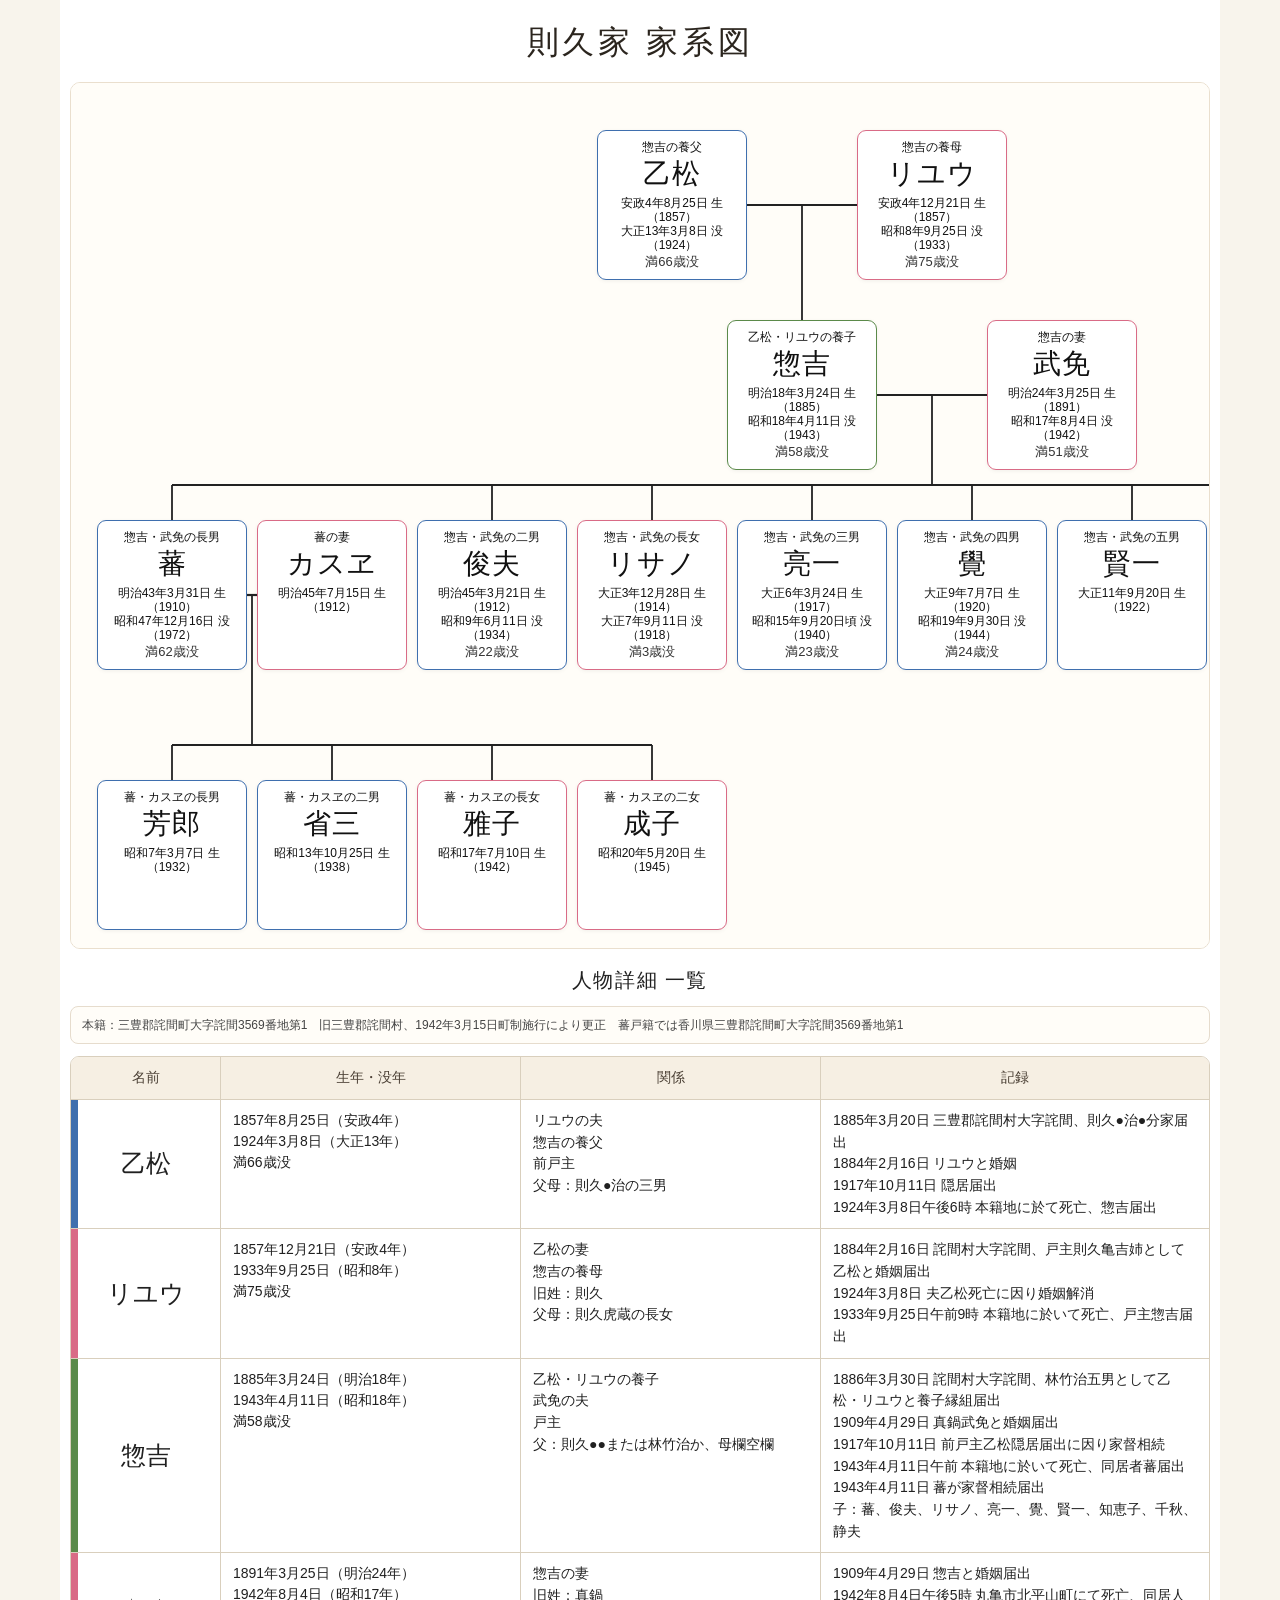
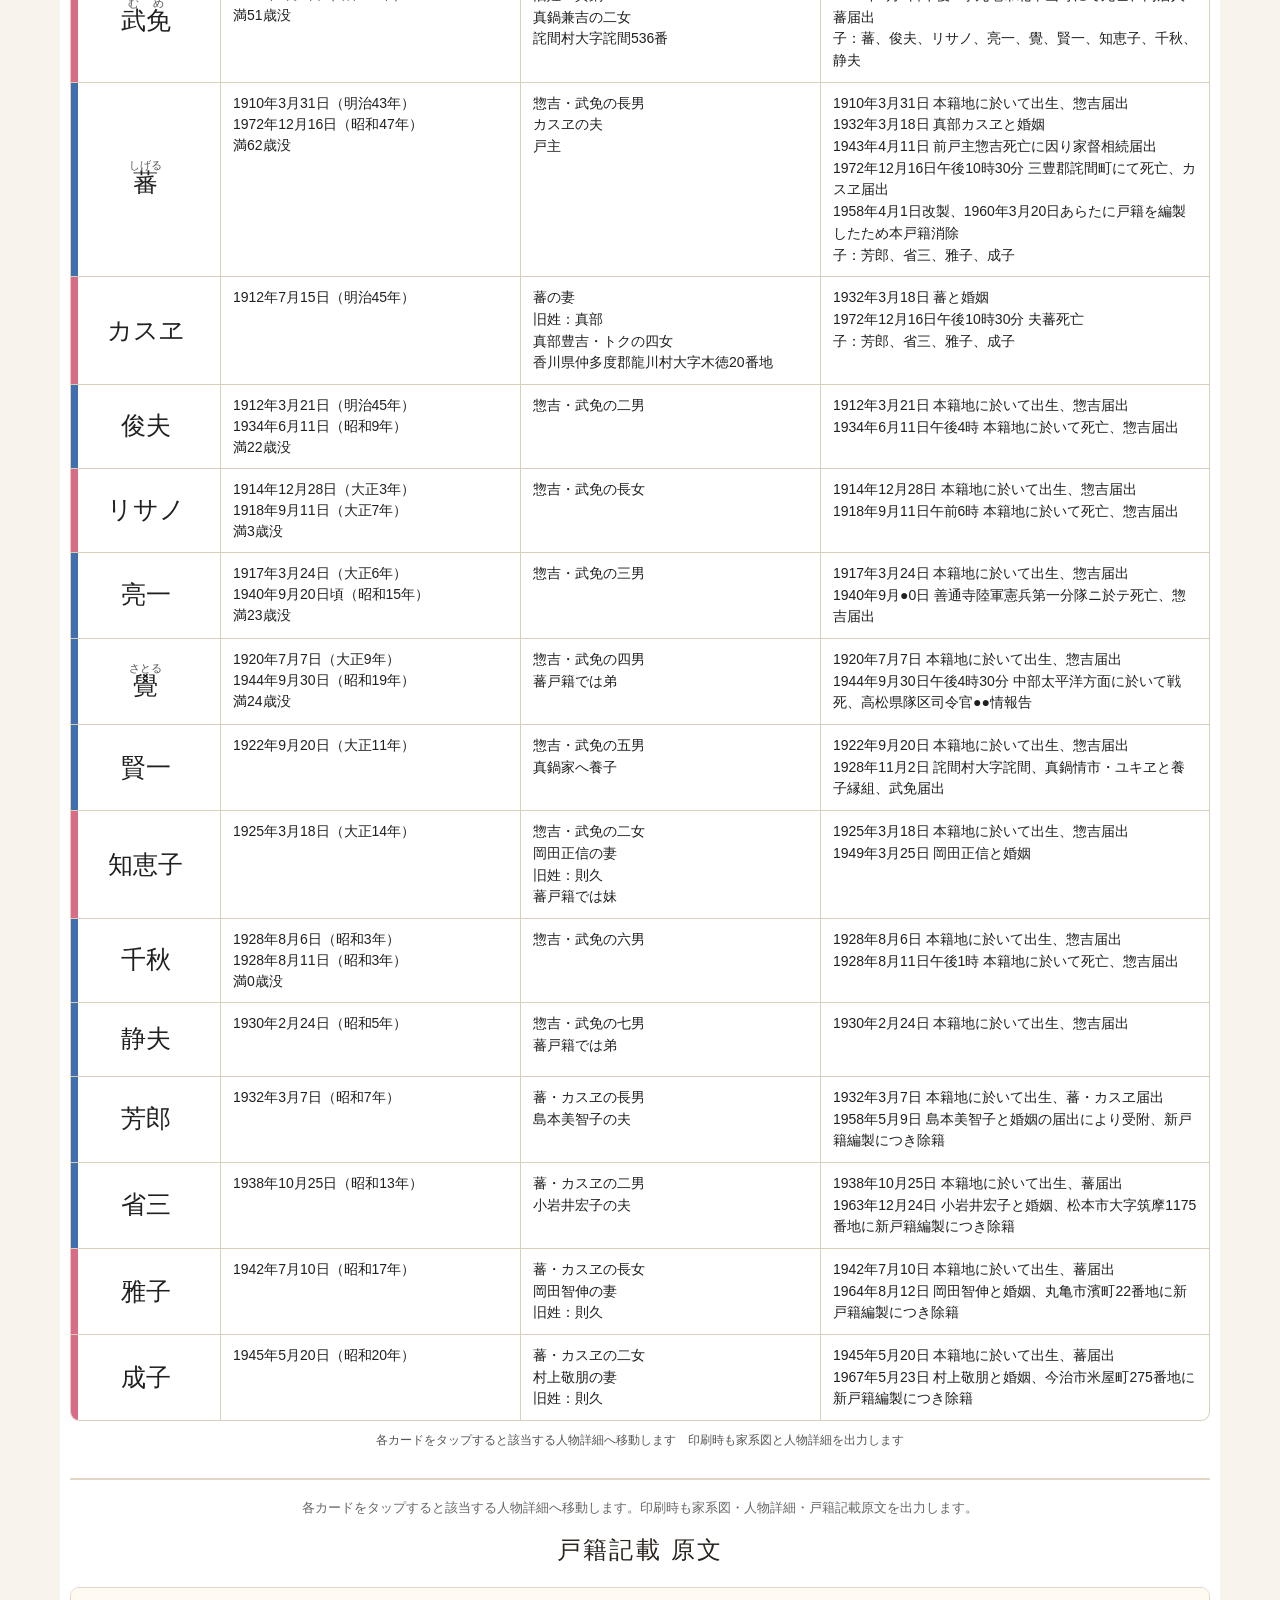
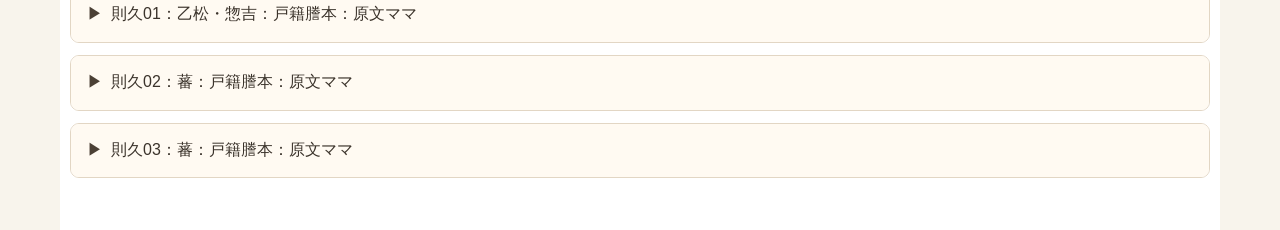
==== commit 3b2faf54: "Add files via upload" ====
--- a/index.html
+++ b/index.html
@@ -16,11 +16,146 @@
 
 @media(max-width:700px){.page{padding:12px 8px}h1{font-size:27px}.tree-wrap{padding-left:4px;padding-right:4px}.tree{margin-left:0}.row{grid-template-columns:1fr;border-bottom:8px solid #f4eadb}.head{display:none}.row>div{border-right:0;border-bottom:1px solid #eee}.row>div:last-child{border-bottom:0}.pname{justify-content:flex-start;text-align:left;padding-left:20px}.lifeinfo{white-space:normal}}
 @media print{body{background:#fff;font-size:9px}.page{max-width:none;padding:6mm}.tree-wrap{overflow:visible;border:0;padding:0;zoom:.55}.details{margin-top:4mm}.source,.note{display:none}.row{grid-template-columns:80px 160px 150px 1fr;min-height:22px}.row>div{padding:3px 4px}.pname{font-size:10px}.lifeinfo,.rel,.record{font-size:8px}h1{font-size:20px;margin-bottom:4px}.details h2{font-size:12px;margin-bottom:4px}}
-</style></head><body><main class="page"><h1>則久家 家系図</h1><section class="tree-wrap"><div class="tree"><svg class="links" viewBox="0 0 1610 835" aria-hidden="true">
+
+.originals{margin-top:28px;border-top:2px solid #e2d6c4;padding-top:18px}
+.originals h2{text-align:center;margin:0 0 18px;font-size:24px;font-family:"Yu Mincho","Hiragino Mincho ProN","MS Mincho",serif;letter-spacing:.10em;color:#2b251e}
+.original-note{text-align:center;color:#666;font-size:13px;margin:0 0 14px}
+.source-doc{border:1px solid #e2d6c4;border-radius:9px;background:#fffdf8;margin:12px 0;overflow:hidden}
+.source-doc summary{cursor:pointer;list-style:none;padding:14px 16px;font-size:16px;background:#fffaf2;color:#3b332b;border-bottom:1px solid transparent}
+.source-doc[open] summary{border-bottom-color:#e2d6c4}
+.source-doc summary::-webkit-details-marker{display:none}
+.source-doc summary::before{content:"▶";display:inline-block;margin-right:8px;transition:transform .15s ease;color:#4b4035}
+.source-doc[open] summary::before{transform:rotate(90deg)}
+.original-text{white-space:pre-wrap;margin:0;padding:16px 18px;font-size:14px;line-height:1.75;font-family:"Yu Mincho","Hiragino Mincho ProN","MS Mincho",serif;background:#fff;color:#222;overflow-x:auto}
+.backlinks{font-size:13px;text-align:right;padding:0 16px 14px}
+.backlinks a{color:#3f6fae;text-decoration:none;margin-left:12px}
+@media(max-width:700px){.originals h2{font-size:22px}.source-doc summary{font-size:14px;padding:12px}.original-text{font-size:13px;padding:13px;line-height:1.7}.backlinks{text-align:left}}
+@media print{.originals{page-break-before:auto;margin-top:5mm;padding-top:3mm}.originals h2{font-size:14px;margin-bottom:3mm}.original-note,.backlinks{display:none}.source-doc{break-inside:avoid;border:1px solid #ccc;margin:2mm 0}.source-doc summary{font-size:9px;padding:2mm;background:#fff}.source-doc summary::before{display:none}.original-text{font-size:7px;line-height:1.45;padding:2mm;white-space:pre-wrap}.source-doc:not([open]) .original-text{display:block}.source-doc:not([open]){display:block}}
+</style></head><body><main class="page" id="top"><h1>則久家 家系図</h1><section class="tree-wrap"><div class="tree"><svg class="links" viewBox="0 0 1610 835" aria-hidden="true">
 <line x1="670" y1="110" x2="780" y2="110" class="spouse"/><line x1="725" y1="110" x2="725" y2="198" class="line"/><line x1="725" y1="198" x2="725" y2="225" class="line"/>
 <line x1="800" y1="300" x2="910" y2="300" class="spouse"/><line x1="855" y1="300" x2="855" y2="390" class="line"/>
 <line x1="95" y1="390" x2="1535" y2="390" class="line"/>
 <line x1="95" y1="390" x2="95" y2="425" class="line"/><line x1="415" y1="390" x2="415" y2="425" class="line"/><line x1="575" y1="390" x2="575" y2="425" class="line"/><line x1="735" y1="390" x2="735" y2="425" class="line"/><line x1="895" y1="390" x2="895" y2="425" class="line"/><line x1="1055" y1="390" x2="1055" y2="425" class="line"/><line x1="1215" y1="390" x2="1215" y2="425" class="line"/><line x1="1375" y1="390" x2="1375" y2="425" class="line"/><line x1="1535" y1="390" x2="1535" y2="425" class="line"/>
 <line x1="170" y1="500" x2="180" y2="500" class="spouse"/><line x1="175" y1="500" x2="175" y2="650" class="line"/><line x1="95" y1="650" x2="575" y2="650" class="line"/>
 <line x1="95" y1="650" x2="95" y2="685" class="line"/><line x1="255" y1="650" x2="255" y2="685" class="line"/><line x1="415" y1="650" x2="415" y2="685" class="line"/><line x1="575" y1="650" x2="575" y2="685" class="line"/>
-</svg><a class="card male" href="#detail-otsumatsu" style="left:520px;top:35px"><span class="role">惣吉の養父</span><span class="name">乙松</span><span class="date">安政4年8月25日 生</span><span class="year">（1857）</span><span class="date">大正13年3月8日 没</span><span class="year">（1924）</span><span class="age">満66歳没</span></a><a class="card female" href="#detail-ryu" style="left:780px;top:35px"><span class="role">惣吉の養母</span><span class="name">リユウ</span><span class="date">安政4年12月21日 生</span><span class="year">（1857）</span><span class="date">昭和8年9月25日 没</span><span class="year">（1933）</span><span class="age">満75歳没</span></a><a class="card adopted" href="#detail-sokichi" style="left:650px;top:225px"><span class="role">乙松・リユウの養子</span><span class="name">惣吉</span><span class="date">明治18年3月24日 生</span><span class="year">（1885）</span><span class="date">昭和18年4月11日 没</span><span class="year">（1943）</span><span class="age">満58歳没</span></a><a class="card female" href="#detail-mume" style="left:910px;top:225px"><span class="role">惣吉の妻</span><span class="name">武免</span><span class="date">明治24年3月25日 生</span><span class="year">（1891）</span><span class="date">昭和17年8月4日 没</span><span class="year">（1942）</span><span class="age">満51歳没</span></a><a class="card male" href="#detail-shigeru" style="left:20px;top:425px"><span class="role">惣吉・武免の長男</span><span class="name">蕃</span><span class="date">明治43年3月31日 生</span><span class="year">（1910）</span><span class="date">昭和47年12月16日 没</span><span class="year">（1972）</span><span class="age">満62歳没</span></a><a class="card female" href="#detail-kasue" style="left:180px;top:425px"><span class="role">蕃の妻</span><span class="name">カスヱ</span><span class="date">明治45年7月15日 生</span><span class="year">（1912）</span></a><a class="card male" href="#detail-toshio" style="left:340px;top:425px"><span class="role">惣吉・武免の二男</span><span class="name">俊夫</span><span class="date">明治45年3月21日 生</span><span class="year">（1912）</span><span class="date">昭和9年6月11日 没</span><span class="year">（1934）</span><span class="age">満22歳没</span></a><a class="card female" href="#detail-risano" style="left:500px;top:425px"><span class="role">惣吉・武免の長女</span><span class="name">リサノ</span><span class="date">大正3年12月28日 生</span><span class="year">（1914）</span><span class="date">大正7年9月11日 没</span><span class="year">（1918）</span><span class="age">満3歳没</span></a><a class="card male" href="#detail-ryoichi" style="left:660px;top:425px"><span class="role">惣吉・武免の三男</span><span class="name">亮一</span><span class="date">大正6年3月24日 生</span><span class="year">（1917）</span><span class="date">昭和15年9月20日頃 没</span><span class="year">（1940）</span><span class="age">満23歳没</span></a><a class="card male" href="#detail-satoru" style="left:820px;top:425px"><span class="role">惣吉・武免の四男</span><span class="name">覺</span><span class="date">大正9年7月7日 生</span><span class="year">（1920）</span><span class="date">昭和19年9月30日 没</span><span class="year">（1944）</span><span class="age">満24歳没</span></a><a class="card male" href="#detail-kenichi" style="left:980px;top:425px"><span class="role">惣吉・武免の五男</span><span class="name">賢一</span><span class="date">大正11年9月20日 生</span><span class="year">（1922）</span></a><a class="card female" href="#detail-chieko" style="left:1140px;top:425px"><span class="role">惣吉・武免の二女</span><span class="name">知恵子</span><span class="date">大正14年3月18日 生</span><span class="year">（1925）</span></a><a class="card male" href="#detail-chiaki" style="left:1300px;top:425px"><span class="role">惣吉・武免の六男</span><span class="name">千秋</span><span class="date">昭和3年8月6日 生</span><span class="year">（1928）</span><span class="date">昭和3年8月11日 没</span><span class="year">（1928）</span><span class="age">満0歳没</span></a><a class="card male" href="#detail-shizuo" style="left:1460px;top:425px"><span class="role">惣吉・武免の七男</span><span class="name">静夫</span><span class="date">昭和5年2月24日 生</span><span class="year">（1930）</span></a><a class="card male" href="#detail-yoshiro" style="left:20px;top:685px"><span class="role">蕃・カスヱの長男</span><span class="name">芳郎</span><span class="date">昭和7年3月7日 生</span><span class="year">（1932）</span></a><a class="card male" href="#detail-shozo" style="left:180px;top:685px"><span class="role">蕃・カスヱの二男</span><span class="name">省三</span><span class="date">昭和13年10月25日 生</span><span class="year">（1938）</span></a><a class="card female" href="#detail-masako" style="left:340px;top:685px"><span class="role">蕃・カスヱの長女</span><span class="name">雅子</span><span class="date">昭和17年7月10日 生</span><span class="year">（1942）</span></a><a class="card female" href="#detail-nariko" style="left:500px;top:685px"><span class="role">蕃・カスヱの二女</span><span class="name">成子</span><span class="date">昭和20年5月20日 生</span><span class="year">（1945）</span></a></div></section><section class="details"><h2>人物詳細 一覧</h2><div class="source">本籍：三豊郡詫間町大字詫間3569番地第1　旧三豊郡詫間村、1942年3月15日町制施行により更正　蕃戸籍では香川県三豊郡詫間町大字詫間3569番地第1</div><div class="table"><div class="row head"><div>名前</div><div>生年・没年</div><div>関係</div><div>記録</div></div><section class="row" id="detail-otsumatsu"><div class="pname ">乙松</div><div class="lifeinfo">1857年8月25日（安政4年）<br>1924年3月8日（大正13年）<br>満66歳没</div><div class="rel">リユウの夫<br>惣吉の養父<br>前戸主<br>父母：則久●治の三男</div><div class="record">1885年3月20日 三豊郡詫間村大字詫間、則久●治●分家届出<br>1884年2月16日 リユウと婚姻<br>1917年10月11日 隠居届出<br>1924年3月8日午後6時 本籍地に於て死亡、惣吉届出</div></section><section class="row" id="detail-ryu"><div class="pname fem">リユウ</div><div class="lifeinfo">1857年12月21日（安政4年）<br>1933年9月25日（昭和8年）<br>満75歳没</div><div class="rel">乙松の妻<br>惣吉の養母<br>旧姓：則久<br>父母：則久虎蔵の長女</div><div class="record">1884年2月16日 詫間村大字詫間、戸主則久亀吉姉として乙松と婚姻届出<br>1924年3月8日 夫乙松死亡に因り婚姻解消<br>1933年9月25日午前9時 本籍地に於いて死亡、戸主惣吉届出</div></section><section class="row" id="detail-sokichi"><div class="pname ad">惣吉</div><div class="lifeinfo">1885年3月24日（明治18年）<br>1943年4月11日（昭和18年）<br>満58歳没</div><div class="rel">乙松・リユウの養子<br>武免の夫<br>戸主<br>父：則久●●または林竹治か、母欄空欄</div><div class="record">1886年3月30日 詫間村大字詫間、林竹治五男として乙松・リユウと養子縁組届出<br>1909年4月29日 真鍋武免と婚姻届出<br>1917年10月11日 前戸主乙松隠居届出に因り家督相続<br>1943年4月11日午前 本籍地に於いて死亡、同居者蕃届出<br>1943年4月11日 蕃が家督相続届出<br>子：蕃、俊夫、リサノ、亮一、覺、賢一、知恵子、千秋、静夫</div></section><section class="row" id="detail-mume"><div class="pname fem"><ruby>武免<rt>むめ</rt></ruby></div><div class="lifeinfo">1891年3月25日（明治24年）<br>1942年8月4日（昭和17年）<br>満51歳没</div><div class="rel">惣吉の妻<br>旧姓：真鍋<br>真鍋兼吉の二女<br>詫間村大字詫間536番</div><div class="record">1909年4月29日 惣吉と婚姻届出<br>1942年8月4日午後5時 丸亀市北平山町にて死亡、同居人蕃届出<br>子：蕃、俊夫、リサノ、亮一、覺、賢一、知恵子、千秋、静夫</div></section><section class="row" id="detail-shigeru"><div class="pname "><ruby>蕃<rt>しげる</rt></ruby></div><div class="lifeinfo">1910年3月31日（明治43年）<br>1972年12月16日（昭和47年）<br>満62歳没</div><div class="rel">惣吉・武免の長男<br>カスヱの夫<br>戸主</div><div class="record">1910年3月31日 本籍地に於いて出生、惣吉届出<br>1932年3月18日 真部カスヱと婚姻<br>1943年4月11日 前戸主惣吉死亡に因り家督相続届出<br>1972年12月16日午後10時30分 三豊郡詫間町にて死亡、カスヱ届出<br>1958年4月1日改製、1960年3月20日あらたに戸籍を編製したため本戸籍消除<br>子：芳郎、省三、雅子、成子</div></section><section class="row" id="detail-kasue"><div class="pname fem">カスヱ</div><div class="lifeinfo">1912年7月15日（明治45年）</div><div class="rel">蕃の妻<br>旧姓：真部<br>真部豊吉・トクの四女<br>香川県仲多度郡龍川村大字木徳20番地</div><div class="record">1932年3月18日 蕃と婚姻<br>1972年12月16日午後10時30分 夫蕃死亡<br>子：芳郎、省三、雅子、成子</div></section><section class="row" id="detail-toshio"><div class="pname ">俊夫</div><div class="lifeinfo">1912年3月21日（明治45年）<br>1934年6月11日（昭和9年）<br>満22歳没</div><div class="rel">惣吉・武免の二男</div><div class="record">1912年3月21日 本籍地に於いて出生、惣吉届出<br>1934年6月11日午後4時 本籍地に於いて死亡、惣吉届出</div></section><section class="row" id="detail-risano"><div class="pname fem">リサノ</div><div class="lifeinfo">1914年12月28日（大正3年）<br>1918年9月11日（大正7年）<br>満3歳没</div><div class="rel">惣吉・武免の長女</div><div class="record">1914年12月28日 本籍地に於いて出生、惣吉届出<br>1918年9月11日午前6時 本籍地に於いて死亡、惣吉届出</div></section><section class="row" id="detail-ryoichi"><div class="pname ">亮一</div><div class="lifeinfo">1917年3月24日（大正6年）<br>1940年9月20日頃（昭和15年）<br>満23歳没</div><div class="rel">惣吉・武免の三男</div><div class="record">1917年3月24日 本籍地に於いて出生、惣吉届出<br>1940年9月●0日 善通寺陸軍憲兵第一分隊ニ於テ死亡、惣吉届出</div></section><section class="row" id="detail-satoru"><div class="pname "><ruby>覺<rt>さとる</rt></ruby></div><div class="lifeinfo">1920年7月7日（大正9年）<br>1944年9月30日（昭和19年）<br>満24歳没</div><div class="rel">惣吉・武免の四男<br>蕃戸籍では弟</div><div class="record">1920年7月7日 本籍地に於いて出生、惣吉届出<br>1944年9月30日午後4時30分 中部太平洋方面に於いて戦死、高松県隊区司令官●●情報告</div></section><section class="row" id="detail-kenichi"><div class="pname ">賢一</div><div class="lifeinfo">1922年9月20日（大正11年）</div><div class="rel">惣吉・武免の五男<br>真鍋家へ養子</div><div class="record">1922年9月20日 本籍地に於いて出生、惣吉届出<br>1928年11月2日 詫間村大字詫間、真鍋情市・ユキヱと養子縁組、武免届出</div></section><section class="row" id="detail-chieko"><div class="pname fem">知恵子</div><div class="lifeinfo">1925年3月18日（大正14年）</div><div class="rel">惣吉・武免の二女<br>岡田正信の妻<br>旧姓：則久<br>蕃戸籍では妹</div><div class="record">1925年3月18日 本籍地に於いて出生、惣吉届出<br>1949年3月25日 岡田正信と婚姻</div></section><section class="row" id="detail-chiaki"><div class="pname ">千秋</div><div class="lifeinfo">1928年8月6日（昭和3年）<br>1928年8月11日（昭和3年）<br>満0歳没</div><div class="rel">惣吉・武免の六男</div><div class="record">1928年8月6日 本籍地に於いて出生、惣吉届出<br>1928年8月11日午後1時 本籍地に於いて死亡、惣吉届出</div></section><section class="row" id="detail-shizuo"><div class="pname ">静夫</div><div class="lifeinfo">1930年2月24日（昭和5年）</div><div class="rel">惣吉・武免の七男<br>蕃戸籍では弟</div><div class="record">1930年2月24日 本籍地に於いて出生、惣吉届出</div></section><section class="row" id="detail-yoshiro"><div class="pname ">芳郎</div><div class="lifeinfo">1932年3月7日（昭和7年）</div><div class="rel">蕃・カスヱの長男<br>島本美智子の夫</div><div class="record">1932年3月7日 本籍地に於いて出生、蕃・カスヱ届出<br>1958年5月9日 島本美智子と婚姻の届出により受附、新戸籍編製につき除籍</div></section><section class="row" id="detail-shozo"><div class="pname ">省三</div><div class="lifeinfo">1938年10月25日（昭和13年）</div><div class="rel">蕃・カスヱの二男<br>小岩井宏子の夫</div><div class="record">1938年10月25日 本籍地に於いて出生、蕃届出<br>1963年12月24日 小岩井宏子と婚姻、松本市大字筑摩1175番地に新戸籍編製につき除籍</div></section><section class="row" id="detail-masako"><div class="pname fem">雅子</div><div class="lifeinfo">1942年7月10日（昭和17年）</div><div class="rel">蕃・カスヱの長女<br>岡田智伸の妻<br>旧姓：則久</div><div class="record">1942年7月10日 本籍地に於いて出生、蕃届出<br>1964年8月12日 岡田智伸と婚姻、丸亀市濱町22番地に新戸籍編製につき除籍</div></section><section class="row" id="detail-nariko"><div class="pname fem">成子</div><div class="lifeinfo">1945年5月20日（昭和20年）</div><div class="rel">蕃・カスヱの二女<br>村上敬朋の妻<br>旧姓：則久</div><div class="record">1945年5月20日 本籍地に於いて出生、蕃届出<br>1967年5月23日 村上敬朋と婚姻、今治市米屋町275番地に新戸籍編製につき除籍</div></section></div><p class="note">各カードをタップすると該当する人物詳細へ移動します　印刷時も家系図と人物詳細を出力します</p></section></main></body></html>+</svg><a class="card male" href="#detail-otsumatsu" style="left:520px;top:35px"><span class="role">惣吉の養父</span><span class="name">乙松</span><span class="date">安政4年8月25日 生</span><span class="year">（1857）</span><span class="date">大正13年3月8日 没</span><span class="year">（1924）</span><span class="age">満66歳没</span></a><a class="card female" href="#detail-ryu" style="left:780px;top:35px"><span class="role">惣吉の養母</span><span class="name">リユウ</span><span class="date">安政4年12月21日 生</span><span class="year">（1857）</span><span class="date">昭和8年9月25日 没</span><span class="year">（1933）</span><span class="age">満75歳没</span></a><a class="card adopted" href="#detail-sokichi" style="left:650px;top:225px"><span class="role">乙松・リユウの養子</span><span class="name">惣吉</span><span class="date">明治18年3月24日 生</span><span class="year">（1885）</span><span class="date">昭和18年4月11日 没</span><span class="year">（1943）</span><span class="age">満58歳没</span></a><a class="card female" href="#detail-mume" style="left:910px;top:225px"><span class="role">惣吉の妻</span><span class="name">武免</span><span class="date">明治24年3月25日 生</span><span class="year">（1891）</span><span class="date">昭和17年8月4日 没</span><span class="year">（1942）</span><span class="age">満51歳没</span></a><a class="card male" href="#detail-shigeru" style="left:20px;top:425px"><span class="role">惣吉・武免の長男</span><span class="name">蕃</span><span class="date">明治43年3月31日 生</span><span class="year">（1910）</span><span class="date">昭和47年12月16日 没</span><span class="year">（1972）</span><span class="age">満62歳没</span></a><a class="card female" href="#detail-kasue" style="left:180px;top:425px"><span class="role">蕃の妻</span><span class="name">カスヱ</span><span class="date">明治45年7月15日 生</span><span class="year">（1912）</span></a><a class="card male" href="#detail-toshio" style="left:340px;top:425px"><span class="role">惣吉・武免の二男</span><span class="name">俊夫</span><span class="date">明治45年3月21日 生</span><span class="year">（1912）</span><span class="date">昭和9年6月11日 没</span><span class="year">（1934）</span><span class="age">満22歳没</span></a><a class="card female" href="#detail-risano" style="left:500px;top:425px"><span class="role">惣吉・武免の長女</span><span class="name">リサノ</span><span class="date">大正3年12月28日 生</span><span class="year">（1914）</span><span class="date">大正7年9月11日 没</span><span class="year">（1918）</span><span class="age">満3歳没</span></a><a class="card male" href="#detail-ryoichi" style="left:660px;top:425px"><span class="role">惣吉・武免の三男</span><span class="name">亮一</span><span class="date">大正6年3月24日 生</span><span class="year">（1917）</span><span class="date">昭和15年9月20日頃 没</span><span class="year">（1940）</span><span class="age">満23歳没</span></a><a class="card male" href="#detail-satoru" style="left:820px;top:425px"><span class="role">惣吉・武免の四男</span><span class="name">覺</span><span class="date">大正9年7月7日 生</span><span class="year">（1920）</span><span class="date">昭和19年9月30日 没</span><span class="year">（1944）</span><span class="age">満24歳没</span></a><a class="card male" href="#detail-kenichi" style="left:980px;top:425px"><span class="role">惣吉・武免の五男</span><span class="name">賢一</span><span class="date">大正11年9月20日 生</span><span class="year">（1922）</span></a><a class="card female" href="#detail-chieko" style="left:1140px;top:425px"><span class="role">惣吉・武免の二女</span><span class="name">知恵子</span><span class="date">大正14年3月18日 生</span><span class="year">（1925）</span></a><a class="card male" href="#detail-chiaki" style="left:1300px;top:425px"><span class="role">惣吉・武免の六男</span><span class="name">千秋</span><span class="date">昭和3年8月6日 生</span><span class="year">（1928）</span><span class="date">昭和3年8月11日 没</span><span class="year">（1928）</span><span class="age">満0歳没</span></a><a class="card male" href="#detail-shizuo" style="left:1460px;top:425px"><span class="role">惣吉・武免の七男</span><span class="name">静夫</span><span class="date">昭和5年2月24日 生</span><span class="year">（1930）</span></a><a class="card male" href="#detail-yoshiro" style="left:20px;top:685px"><span class="role">蕃・カスヱの長男</span><span class="name">芳郎</span><span class="date">昭和7年3月7日 生</span><span class="year">（1932）</span></a><a class="card male" href="#detail-shozo" style="left:180px;top:685px"><span class="role">蕃・カスヱの二男</span><span class="name">省三</span><span class="date">昭和13年10月25日 生</span><span class="year">（1938）</span></a><a class="card female" href="#detail-masako" style="left:340px;top:685px"><span class="role">蕃・カスヱの長女</span><span class="name">雅子</span><span class="date">昭和17年7月10日 生</span><span class="year">（1942）</span></a><a class="card female" href="#detail-nariko" style="left:500px;top:685px"><span class="role">蕃・カスヱの二女</span><span class="name">成子</span><span class="date">昭和20年5月20日 生</span><span class="year">（1945）</span></a></div></section><section class="details"><h2>人物詳細 一覧</h2><div class="source">本籍：三豊郡詫間町大字詫間3569番地第1　旧三豊郡詫間村、1942年3月15日町制施行により更正　蕃戸籍では香川県三豊郡詫間町大字詫間3569番地第1</div><div class="table"><div class="row head"><div>名前</div><div>生年・没年</div><div>関係</div><div>記録</div></div><section class="row" id="detail-otsumatsu"><div class="pname ">乙松</div><div class="lifeinfo">1857年8月25日（安政4年）<br>1924年3月8日（大正13年）<br>満66歳没</div><div class="rel">リユウの夫<br>惣吉の養父<br>前戸主<br>父母：則久●治の三男</div><div class="record">1885年3月20日 三豊郡詫間村大字詫間、則久●治●分家届出<br>1884年2月16日 リユウと婚姻<br>1917年10月11日 隠居届出<br>1924年3月8日午後6時 本籍地に於て死亡、惣吉届出</div></section><section class="row" id="detail-ryu"><div class="pname fem">リユウ</div><div class="lifeinfo">1857年12月21日（安政4年）<br>1933年9月25日（昭和8年）<br>満75歳没</div><div class="rel">乙松の妻<br>惣吉の養母<br>旧姓：則久<br>父母：則久虎蔵の長女</div><div class="record">1884年2月16日 詫間村大字詫間、戸主則久亀吉姉として乙松と婚姻届出<br>1924年3月8日 夫乙松死亡に因り婚姻解消<br>1933年9月25日午前9時 本籍地に於いて死亡、戸主惣吉届出</div></section><section class="row" id="detail-sokichi"><div class="pname ad">惣吉</div><div class="lifeinfo">1885年3月24日（明治18年）<br>1943年4月11日（昭和18年）<br>満58歳没</div><div class="rel">乙松・リユウの養子<br>武免の夫<br>戸主<br>父：則久●●または林竹治か、母欄空欄</div><div class="record">1886年3月30日 詫間村大字詫間、林竹治五男として乙松・リユウと養子縁組届出<br>1909年4月29日 真鍋武免と婚姻届出<br>1917年10月11日 前戸主乙松隠居届出に因り家督相続<br>1943年4月11日午前 本籍地に於いて死亡、同居者蕃届出<br>1943年4月11日 蕃が家督相続届出<br>子：蕃、俊夫、リサノ、亮一、覺、賢一、知恵子、千秋、静夫</div></section><section class="row" id="detail-mume"><div class="pname fem"><ruby>武免<rt>むめ</rt></ruby></div><div class="lifeinfo">1891年3月25日（明治24年）<br>1942年8月4日（昭和17年）<br>満51歳没</div><div class="rel">惣吉の妻<br>旧姓：真鍋<br>真鍋兼吉の二女<br>詫間村大字詫間536番</div><div class="record">1909年4月29日 惣吉と婚姻届出<br>1942年8月4日午後5時 丸亀市北平山町にて死亡、同居人蕃届出<br>子：蕃、俊夫、リサノ、亮一、覺、賢一、知恵子、千秋、静夫</div></section><section class="row" id="detail-shigeru"><div class="pname "><ruby>蕃<rt>しげる</rt></ruby></div><div class="lifeinfo">1910年3月31日（明治43年）<br>1972年12月16日（昭和47年）<br>満62歳没</div><div class="rel">惣吉・武免の長男<br>カスヱの夫<br>戸主</div><div class="record">1910年3月31日 本籍地に於いて出生、惣吉届出<br>1932年3月18日 真部カスヱと婚姻<br>1943年4月11日 前戸主惣吉死亡に因り家督相続届出<br>1972年12月16日午後10時30分 三豊郡詫間町にて死亡、カスヱ届出<br>1958年4月1日改製、1960年3月20日あらたに戸籍を編製したため本戸籍消除<br>子：芳郎、省三、雅子、成子</div></section><section class="row" id="detail-kasue"><div class="pname fem">カスヱ</div><div class="lifeinfo">1912年7月15日（明治45年）</div><div class="rel">蕃の妻<br>旧姓：真部<br>真部豊吉・トクの四女<br>香川県仲多度郡龍川村大字木徳20番地</div><div class="record">1932年3月18日 蕃と婚姻<br>1972年12月16日午後10時30分 夫蕃死亡<br>子：芳郎、省三、雅子、成子</div></section><section class="row" id="detail-toshio"><div class="pname ">俊夫</div><div class="lifeinfo">1912年3月21日（明治45年）<br>1934年6月11日（昭和9年）<br>満22歳没</div><div class="rel">惣吉・武免の二男</div><div class="record">1912年3月21日 本籍地に於いて出生、惣吉届出<br>1934年6月11日午後4時 本籍地に於いて死亡、惣吉届出</div></section><section class="row" id="detail-risano"><div class="pname fem">リサノ</div><div class="lifeinfo">1914年12月28日（大正3年）<br>1918年9月11日（大正7年）<br>満3歳没</div><div class="rel">惣吉・武免の長女</div><div class="record">1914年12月28日 本籍地に於いて出生、惣吉届出<br>1918年9月11日午前6時 本籍地に於いて死亡、惣吉届出</div></section><section class="row" id="detail-ryoichi"><div class="pname ">亮一</div><div class="lifeinfo">1917年3月24日（大正6年）<br>1940年9月20日頃（昭和15年）<br>満23歳没</div><div class="rel">惣吉・武免の三男</div><div class="record">1917年3月24日 本籍地に於いて出生、惣吉届出<br>1940年9月●0日 善通寺陸軍憲兵第一分隊ニ於テ死亡、惣吉届出</div></section><section class="row" id="detail-satoru"><div class="pname "><ruby>覺<rt>さとる</rt></ruby></div><div class="lifeinfo">1920年7月7日（大正9年）<br>1944年9月30日（昭和19年）<br>満24歳没</div><div class="rel">惣吉・武免の四男<br>蕃戸籍では弟</div><div class="record">1920年7月7日 本籍地に於いて出生、惣吉届出<br>1944年9月30日午後4時30分 中部太平洋方面に於いて戦死、高松県隊区司令官●●情報告</div></section><section class="row" id="detail-kenichi"><div class="pname ">賢一</div><div class="lifeinfo">1922年9月20日（大正11年）</div><div class="rel">惣吉・武免の五男<br>真鍋家へ養子</div><div class="record">1922年9月20日 本籍地に於いて出生、惣吉届出<br>1928年11月2日 詫間村大字詫間、真鍋情市・ユキヱと養子縁組、武免届出</div></section><section class="row" id="detail-chieko"><div class="pname fem">知恵子</div><div class="lifeinfo">1925年3月18日（大正14年）</div><div class="rel">惣吉・武免の二女<br>岡田正信の妻<br>旧姓：則久<br>蕃戸籍では妹</div><div class="record">1925年3月18日 本籍地に於いて出生、惣吉届出<br>1949年3月25日 岡田正信と婚姻</div></section><section class="row" id="detail-chiaki"><div class="pname ">千秋</div><div class="lifeinfo">1928年8月6日（昭和3年）<br>1928年8月11日（昭和3年）<br>満0歳没</div><div class="rel">惣吉・武免の六男</div><div class="record">1928年8月6日 本籍地に於いて出生、惣吉届出<br>1928年8月11日午後1時 本籍地に於いて死亡、惣吉届出</div></section><section class="row" id="detail-shizuo"><div class="pname ">静夫</div><div class="lifeinfo">1930年2月24日（昭和5年）</div><div class="rel">惣吉・武免の七男<br>蕃戸籍では弟</div><div class="record">1930年2月24日 本籍地に於いて出生、惣吉届出</div></section><section class="row" id="detail-yoshiro"><div class="pname ">芳郎</div><div class="lifeinfo">1932年3月7日（昭和7年）</div><div class="rel">蕃・カスヱの長男<br>島本美智子の夫</div><div class="record">1932年3月7日 本籍地に於いて出生、蕃・カスヱ届出<br>1958年5月9日 島本美智子と婚姻の届出により受附、新戸籍編製につき除籍</div></section><section class="row" id="detail-shozo"><div class="pname ">省三</div><div class="lifeinfo">1938年10月25日（昭和13年）</div><div class="rel">蕃・カスヱの二男<br>小岩井宏子の夫</div><div class="record">1938年10月25日 本籍地に於いて出生、蕃届出<br>1963年12月24日 小岩井宏子と婚姻、松本市大字筑摩1175番地に新戸籍編製につき除籍</div></section><section class="row" id="detail-masako"><div class="pname fem">雅子</div><div class="lifeinfo">1942年7月10日（昭和17年）</div><div class="rel">蕃・カスヱの長女<br>岡田智伸の妻<br>旧姓：則久</div><div class="record">1942年7月10日 本籍地に於いて出生、蕃届出<br>1964年8月12日 岡田智伸と婚姻、丸亀市濱町22番地に新戸籍編製につき除籍</div></section><section class="row" id="detail-nariko"><div class="pname fem">成子</div><div class="lifeinfo">1945年5月20日（昭和20年）</div><div class="rel">蕃・カスヱの二女<br>村上敬朋の妻<br>旧姓：則久</div><div class="record">1945年5月20日 本籍地に於いて出生、蕃届出<br>1967年5月23日 村上敬朋と婚姻、今治市米屋町275番地に新戸籍編製につき除籍</div></section></div><p class="note">各カードをタップすると該当する人物詳細へ移動します　印刷時も家系図と人物詳細を出力します</p></section><section class="originals" id="originals"><p class="original-note">各カードをタップすると該当する人物詳細へ移動します。印刷時も家系図・人物詳細・戸籍記載原文を出力します。</p><h2>戸籍記載 原文</h2>
+<details class="source-doc"><summary>則久01：乙松・惣吉：戸籍謄本：原文ママ</summary><pre class="original-text">【記載人物】戸主：則久惣吉　前戸主：則久乙松
+　　　　　　養母：リユウ　妻：武免　長男：蕃　二男：俊夫　長女：リサノ　三男：亮一
+　　　　　　四男：覺　五男：賢一二女：知恵子　六男：千秋　七男：静夫　婦：カスヱ
+　　　　　　孫：芳郎　孫：省三　孫：雅子
+【本　　籍】三豊郡詫間町大字詫間3569番地第1（旧三豊郡詫間村。昭和17年（1942年）3月15日　　　　　　　　　　　町制施行により更正）
+【前戸主】
+養父：則久乙松（満66歳没）
+・父母：則久●●の三男（●＝紋治？）（母欄は空欄）
+・出生：安政4年（1857年）8月25日
+・分家：明治18年（1885年）3月20日 三豊郡詫間村大字詫間 則久倉治弟分家届出
+・婚姻：明治17年（1884年）2月16日 則久リユウと婚姻届出
+・転籍：明治42年4月29日三豊郡詫間村大字詫間3569番地に転籍届出
+・隠居：大正6年（1917年）10月11日 隠居届出
+・死亡：大正13年（1924年）3月8日午後6時 本籍地に於て死亡 惣吉届出
+養母：則久リユウ（満75歳没）
+・父母：則久虎蔵の長女（母欄は空欄）
+・出生：安政4年（1857年）12月21日
+・婚姻：明治17年（1884年）2月16日 詫間村大字詫間 戸主則久亀吉姉 則久乙松と婚姻届出
+・死別：大正13年（1924年）3月8日夫乙松死亡に因り婚姻解消
+・死亡：昭和8年（1933年）9月25日午前9時本籍地に於いて死亡 戸主惣吉届出
+【戸主】
+則久 惣吉（満58歳没）
+・父母：則久●●（●●＝紋治）林竹治？・ 母：空欄
+・養父：則久乙松・リユウ
+・出生：明治18年（1885年）3月24日
+・養子縁組：明治19年（1886年）3月30日詫間村大字詫間林竹治五男則久乙松同人妻リユウとより養子縁組届出
+・婚姻：明治42年（1909年）4月29日 真鍋武免と婚姻届出
+・家督相続：大正6年（1917年）10月11日前戸主乙松隠居届出に因り家督相続
+・死亡：昭和18年（1943年）4月11日午前本籍地に於いて死亡 同居者蕃届出
+・家督：昭和18年（1943年）4月11日 則久蕃が家督相続届出
+妻：武免（満51歳没）
+・父母：真鍋 兼吉・（母欄＝空欄）の二女（詫間村大字詫間536番）
+・出生：明治24年（1891年）3月25日
+・婚姻：明治42年（1909年）4月29日 則久惣吉と婚姻届出
+・死亡：昭和17年（1942年）8月4日午後5時 丸亀市北平山町にて死亡 同居人蕃届出
+長男：蕃（しげる）
+・出生：明治43年（1910年）3月31日 本籍地に於いて出生 惣吉届出
+・婚姻：昭和7年（1932年）3月18日 真部カスエと婚姻届出
+二男：俊夫（満22歳没）
+・出生：明治45年（1912年）3月21日 本籍地に於いて出生 惣吉届出
+・死亡：昭和9年（1934年）6月11日午後4時 本籍地に於いて死亡 惣吉届出
+長女：リサノ（満3歳没）
+・出生：大正3年（1914年）12月28日 本籍地に於いて出生 惣吉届出
+・死亡：大正7年（1918年）9月11日午前6時 本籍地に於いて死亡 惣吉届出
+三男：亮一（満23歳没）
+・出生：大正6年（1917年）3月24日 本籍地に於いて出生 惣吉届出
+・死亡：昭和15年（1940年）9月●0日 善通寺陸軍憲兵第一分隊ニ於テ死亡 惣吉届出
+四男：覺（さとる？）
+・出生：大正9年（1920年）7月7日 本籍地に於いて出生 惣吉届出
+五男：賢一
+・出生：大正11年（1922年）9月20日 本籍地に於いて出生 惣吉届出
+・昭和3年（1928年）11月2日 詫間村大字詫間真鍋情市同人妻ユキヱと養子縁組 武免届出
+二女：知恵子
+・出生：大正14年（1925年）3月18日 本籍地に於いて出生 惣吉届出
+六男：千秋（満0歳没）
+・出生：昭和3年（1928年）8月6日 本籍地に於いて出生 惣吉届出
+・死亡：昭和3年8月11日午後1時 本籍地に於いて死亡 惣吉届出
+七男：静夫
+・出生：昭和5年（1930年）2月24日 本籍地に於いて出生 惣吉届出</pre><div class="backlinks"><a href="#top">家系図へ戻る</a><a href="#detail-otsumatsu">人物詳細へ戻る</a></div></details>
+<details class="source-doc"><summary>則久02：蕃：戸籍謄本：原文ママ</summary><pre class="original-text">【記載人物】戸主：則久 蕃　前戸主：則久惣吉
+　　　　　　妻：カスヱ　長男：芳郎　二男：省三　長女：雅子　弟：覺　妹：知恵子　　　　　　　　　　　　　　　　弟：静夫　二女：成子
+【本　　籍】香川県三豊郡詫間町大字詫間3569番地第1
+戸主：則久蕃
+・父母：則久惣吉・武免の長男
+・出生：明治43年（1910年）3月31日
+・婚姻：昭和7年（1932年）3月18日 真部カスヱと婚姻
+・家督相続：昭和18年（1943年）4月11日 前戸主惣吉死亡に因り家督相続届出
+・死亡: 1972年（昭和47年）12月16日午後10時30分 三豊郡詫間町にて死亡 カスヱ届出
+昭和32年法務省令第27号により昭和33年4月1日本戸籍改製
+昭和32年法務省令第27号により昭和35年3月20日 あらたに戸籍を編製したため本戸籍消除
+妻：カスヱ
+・父母：真部豊吉・トクの四女（香川県仲多度郡龍川村大字木徳20番地）
+・出生：明治45年（1912年）7月15日
+・婚姻：昭和7年（1932年）3月18日 則久蕃と婚姻
+長男：芳郎
+・父母：則久蕃・カスヱの長男
+・出生：昭和7年（1932年）3月7日 本籍地に於いて出生 蕃・カスヱ届出
+・婚姻：島本美智子と婚姻の届出により昭和33年（1958年）5月9日受附 新戸籍編製につき除籍
+二男：省三
+・父母：則久蕃・カスヱの二男
+・出生：昭和13年（1938年）10月25日 本籍地に於いて出生 蕃届出
+長女：雅子
+・父母：則久蕃・カスヱの長女
+・出生：昭和17年（1942年）7月10日生 本籍地に於いて出生 蕃届出
+弟：覺（満24歳没）
+・父母：則久惣吉・武免の四男
+・出生：大正9年（1920年）7月7日 本籍地に於いて出生 惣吉届出
+・死亡記録：昭和19年9月30日午後4時30分 中部太平洋方面に於いて戦死 高松県隊区司令官●●情報告
+妹：知恵子
+・父母：則久惣吉・武免の二女
+・出生：大正14年（1925年）3月18日 本籍地に於いて出生 惣吉届出
+・婚姻：昭和24年3月25日 岡田正信と婚姻 新戸籍編製につき除籍</pre><div class="backlinks"><a href="#top">家系図へ戻る</a><a href="#detail-otsumatsu">人物詳細へ戻る</a></div></details>
+<details class="source-doc"><summary>則久03：蕃：戸籍謄本：原文ママ</summary><pre class="original-text">【記載人物】戸主：則久 蕃　前戸主：則久惣吉
+　　　　　　妻：カスヱ　長男：芳郎　二男：省三　長女：雅子　二女：成子
+【本　　籍】香川県三豊郡詫間町大字詫間3569番地第1
+昭和32年法務省令第27号により昭和33年4月1日改製につき昭和35年3月20日本戸籍編製
+戸主：則久蕃（満62歳没）
+・父母：則久惣吉・武免の長男
+・出生：明治43年（1910年）3月31日
+・婚姻：昭和7年（1932年）3月18日 真部カスヱと婚姻
+・家督相続：昭和18年（1943年）4月11日 前戸主惣吉死亡に因り家督相続届出
+・死亡: 1972年（昭和47年）12月16日午後10時30分 三豊郡詫間町にて死亡 カスヱ届出
+妻：カスヱ
+・父母：真部豊吉・トクの四女（香川県仲多度郡龍川村大字木徳20番地）
+・出生：明治45年（1912年）7月15日
+・婚姻：昭和7年（1932年）3月18日 則久蕃と婚姻
+・死亡: 1972年（昭和47年）12月16日午後10時30分 夫蕃死亡
+二男：省三
+・父母：則久蕃・カスヱの二男
+・出生：昭和13年（1938年）10月25日 本籍地に於いて出生 蕃届出
+・婚姻：昭和38年12月24日 小岩井宏子と婚姻 松本市大字筑摩1175番地に新戸籍編製につき除籍
+長女：雅子
+・父母：則久蕃・カスヱの長女
+・出生：昭和17年（1942年）7月10日生 本籍地に於いて出生 蕃届出
+・婚姻：昭和39年8月12日 岡田智伸と婚姻 丸亀市濱町22番地に新戸籍編製につき除籍
+二女：成子
+・父母：則久蕃・カスヱの二女
+・出生：昭和20年（1945年）5月20日 本籍地に於いて出生 蕃届出
+・婚姻：昭和42年5月23日 村上敬朋と婚姻 今治市米屋町275番地に新戸籍編製につき除籍</pre><div class="backlinks"><a href="#top">家系図へ戻る</a><a href="#detail-otsumatsu">人物詳細へ戻る</a></div></details>
+</section></main></body></html>
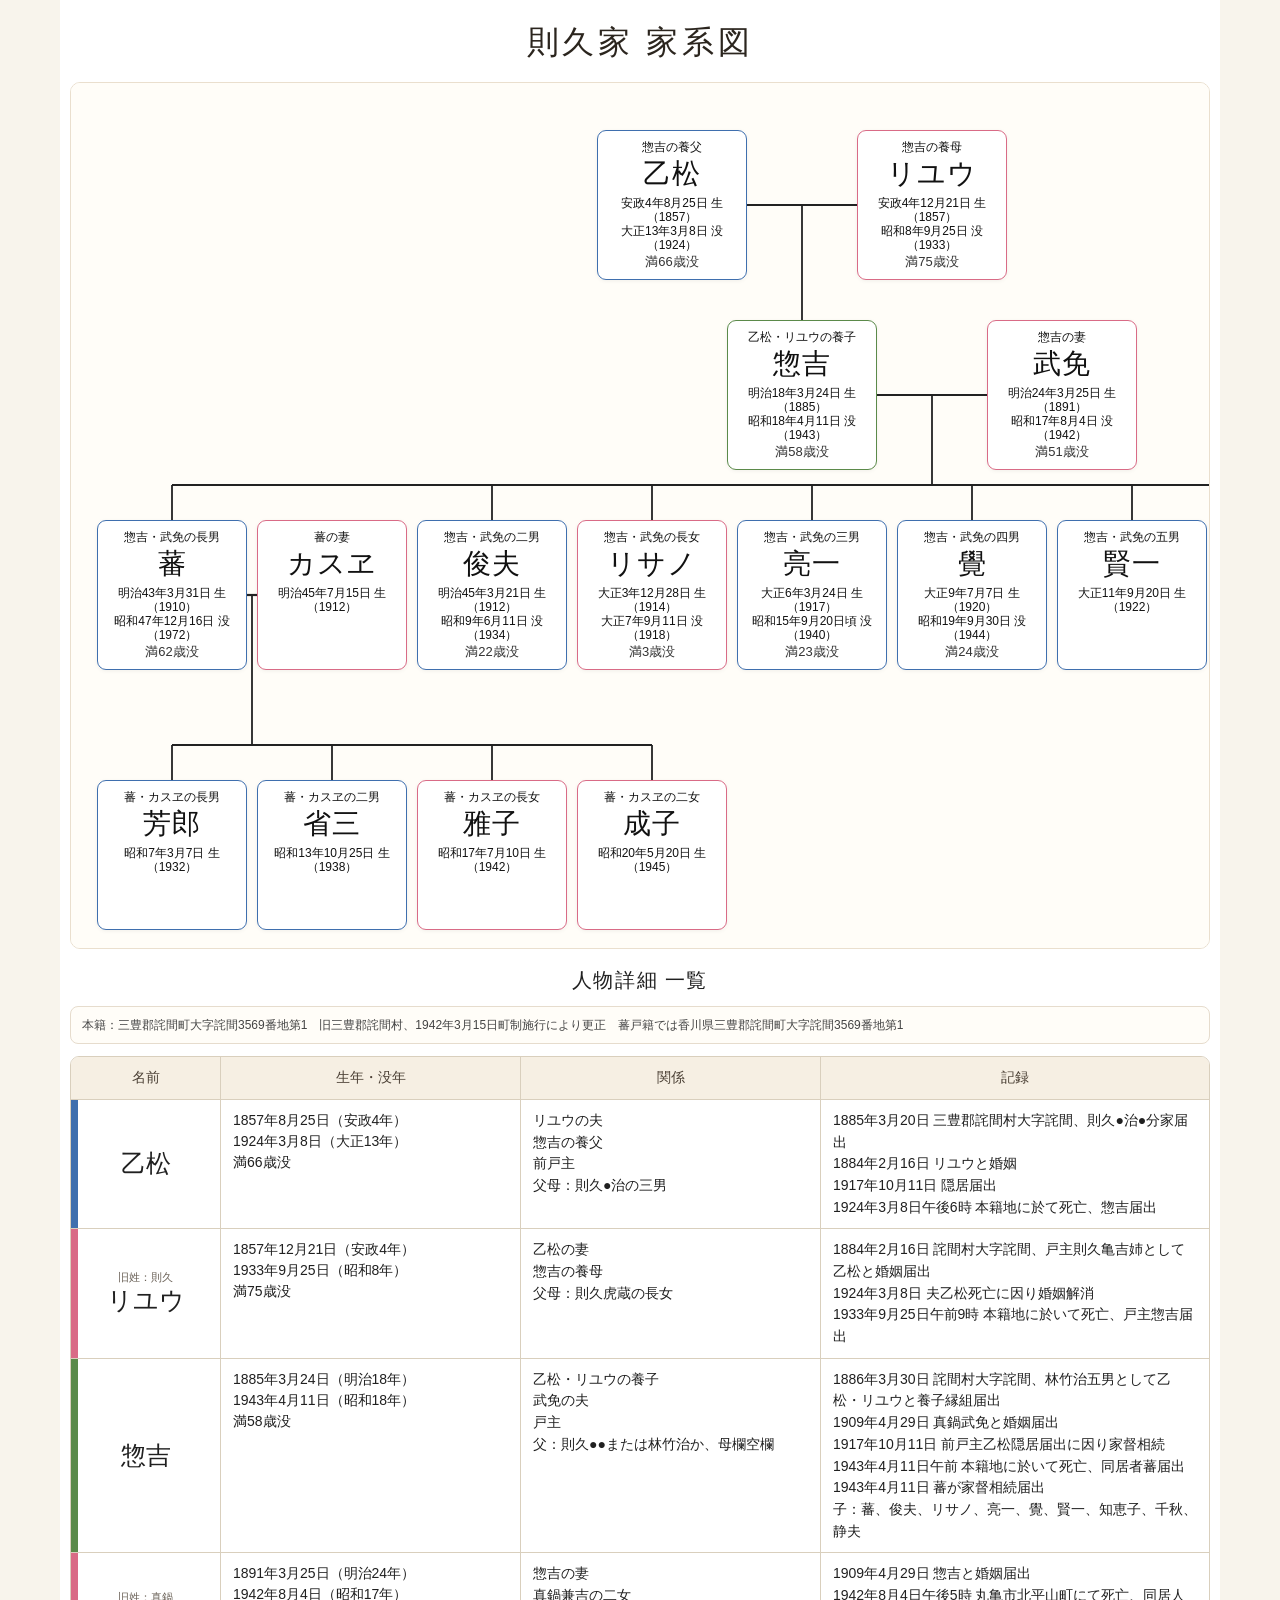
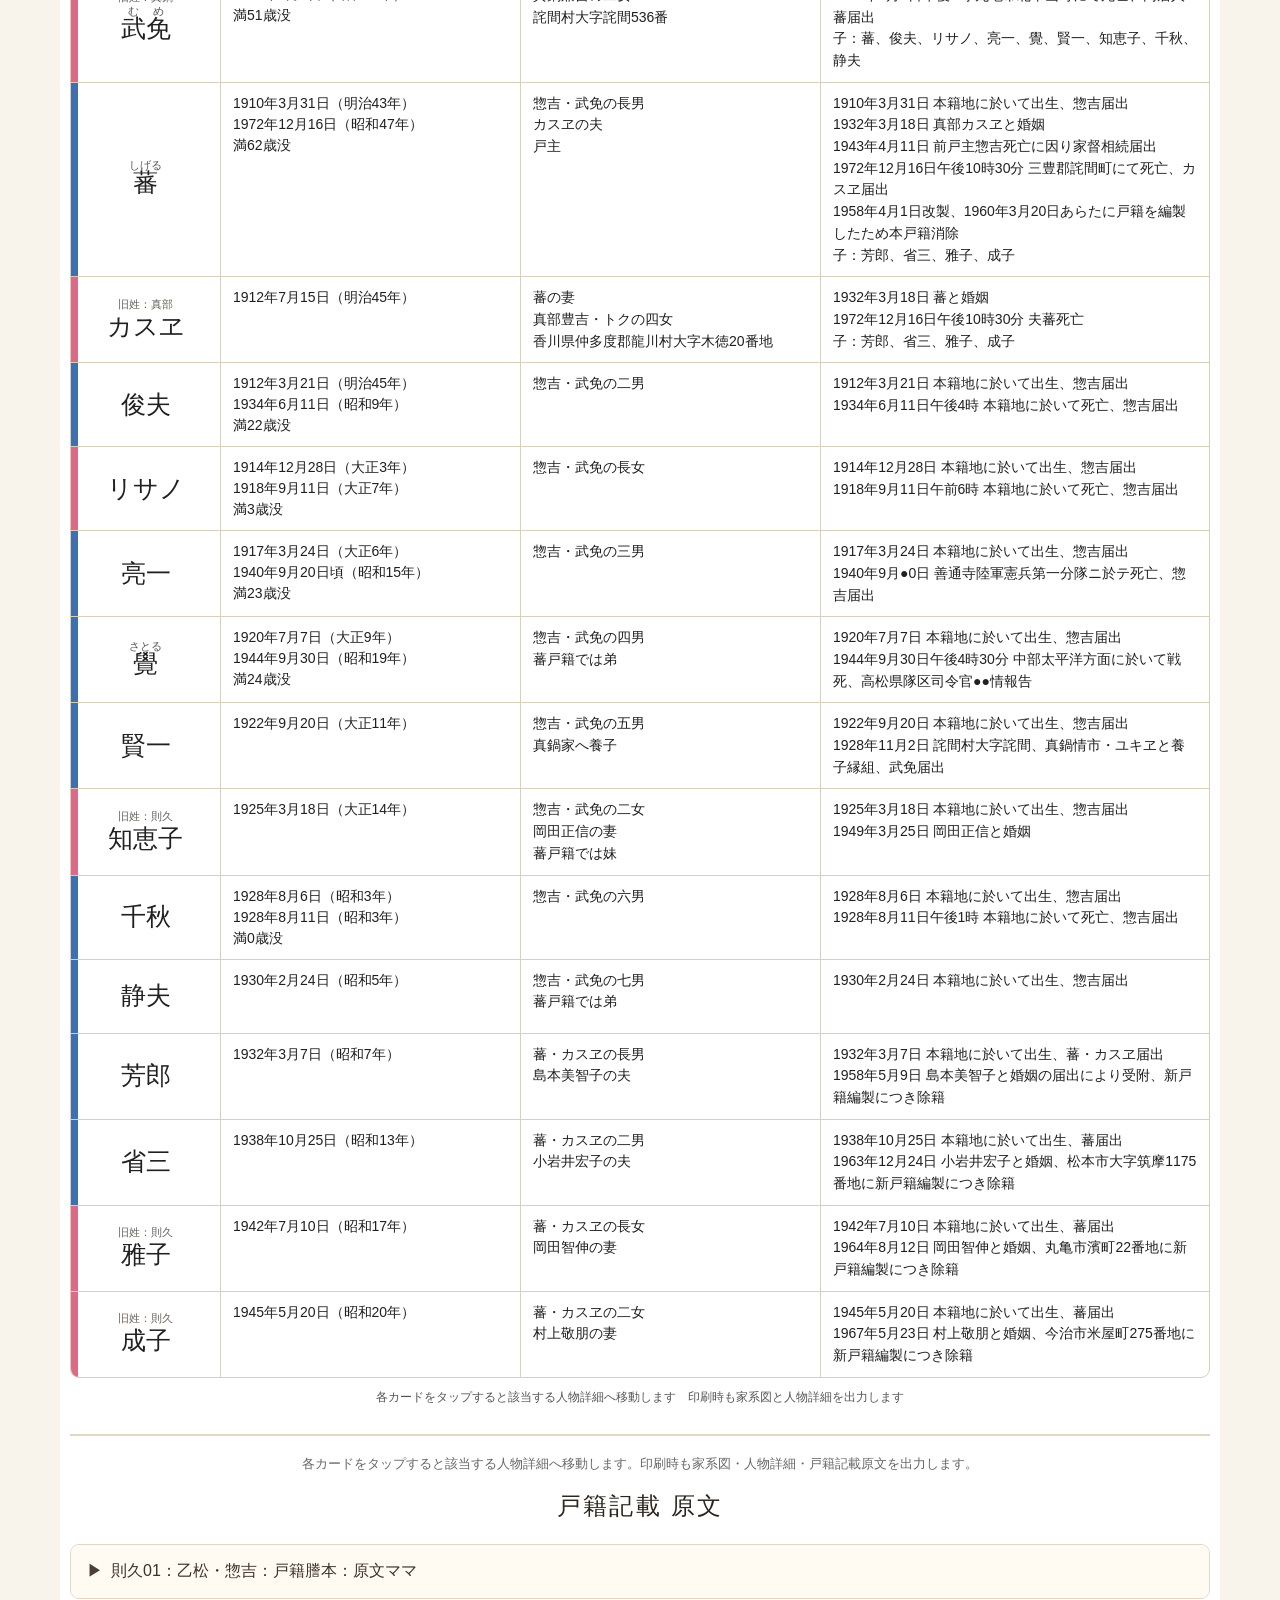
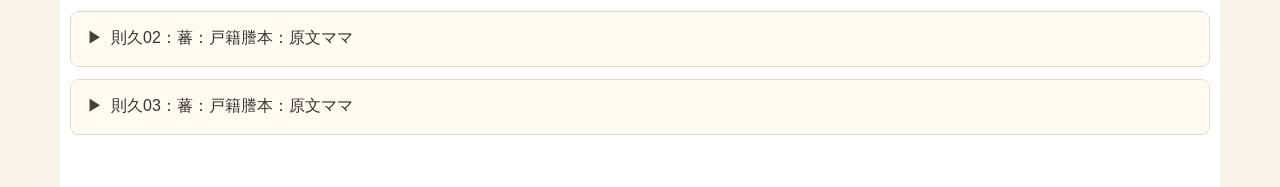
==== commit a39885ff: "Add files via upload" ====
--- a/index.html
+++ b/index.html
@@ -9,13 +9,13 @@
 .card{position:absolute;z-index:1;width:150px;height:150px;border:1.8px solid var(--c);border-radius:9px;background:#fff;color:#111;text-decoration:none;text-align:center;padding:10px 7px 9px;display:flex;flex-direction:column;justify-content:flex-start;align-items:center;box-shadow:0 1px 4px rgba(0,0,0,.06);overflow:hidden}
 .card.male{--c:var(--m)}.card.female{--c:var(--f)}.card.adopted{--c:var(--a)}.card:hover{background:#fffaf2}.role{font-size:12px;line-height:1.15;margin-bottom:5px;white-space:nowrap}.name{font-family:"Yu Mincho","Hiragino Mincho ProN","MS Mincho",serif;font-size:28px;line-height:1.05;letter-spacing:.03em;margin-bottom:8px;white-space:nowrap}.date{font-size:12px;line-height:1.16;white-space:nowrap}.year{font-size:12px;line-height:1.16;white-space:nowrap}.age{font-size:13px;line-height:1.18;margin-top:2px;white-space:nowrap;color:#333}
 .details{margin-top:16px}.details h2{text-align:center;margin:0 0 10px;font-size:20px;font-family:"Yu Mincho","Hiragino Mincho ProN","MS Mincho",serif;letter-spacing:.08em}.source{border:1px solid #e6dccd;border-radius:8px;background:#fffdf8;padding:9px 11px;margin:0 0 12px;font-size:12px;color:#444}
-.table{border:1px solid var(--grid);border-radius:9px;overflow:hidden;background:#fff}.row{display:grid;grid-template-columns:150px 300px 300px 1fr;border-bottom:1px solid var(--grid);min-height:74px}.row:last-child{border-bottom:0}.row>div{padding:10px 12px;border-right:1px solid var(--grid)}.row>div:last-child{border-right:0}.head{background:var(--soft);text-align:center;color:#4b4035;min-height:42px}.head>div{display:flex;align-items:center;justify-content:center}.pname{--bar:var(--m);background:linear-gradient(to right,var(--bar) 0 7px,transparent 7px);font-family:"Yu Mincho","Hiragino Mincho ProN","MS Mincho",serif;text-align:center;font-size:25px;line-height:1.2;display:flex;align-items:center;justify-content:center}.pname.fem{--bar:var(--f)}.pname.ad{--bar:var(--a)}.lifeinfo{font-size:14px;line-height:1.5;white-space:nowrap}.rel,.record{font-size:14px}.row:target{background:#fff8db;outline:2px solid #d5bd65;outline-offset:-2px}.note{font-size:12px;text-align:center;color:#555;margin-top:10px}
+.table{border:1px solid var(--grid);border-radius:9px;overflow:hidden;background:#fff}.row{display:grid;grid-template-columns:150px 300px 300px 1fr;border-bottom:1px solid var(--grid);min-height:74px}.row:last-child{border-bottom:0}.row>div{padding:10px 12px;border-right:1px solid var(--grid)}.row>div:last-child{border-right:0}.head{background:var(--soft);text-align:center;color:#4b4035;min-height:42px}.head>div{display:flex;align-items:center;justify-content:center}.pname{--bar:var(--m);background:linear-gradient(to right,var(--bar) 0 7px,transparent 7px);font-family:"Yu Mincho","Hiragino Mincho ProN","MS Mincho",serif;text-align:center;font-size:25px;line-height:1.2;display:flex;flex-direction:column;align-items:center;justify-content:center;gap:2px}.maiden{display:block;font-family:-apple-system,BlinkMacSystemFont,"Hiragino Sans","Yu Gothic",Meiryo,sans-serif;font-size:11px;line-height:1.1;color:#6b6258;letter-spacing:0}.pname.fem{--bar:var(--f)}.pname.ad{--bar:var(--a)}.lifeinfo{font-size:14px;line-height:1.5;white-space:nowrap}.rel,.record{font-size:14px}.row:target{background:#fff8db;outline:2px solid #d5bd65;outline-offset:-2px}.note{font-size:12px;text-align:center;color:#555;margin-top:10px}
 ruby{ruby-position:over;}
 rt{font-size:0.52em;line-height:1;color:#555;font-family:-apple-system,BlinkMacSystemFont,"Hiragino Sans","Yu Gothic",Meiryo,sans-serif;letter-spacing:0;}
 .pname rt{font-size:0.44em;color:#555;}
 
-@media(max-width:700px){.page{padding:12px 8px}h1{font-size:27px}.tree-wrap{padding-left:4px;padding-right:4px}.tree{margin-left:0}.row{grid-template-columns:1fr;border-bottom:8px solid #f4eadb}.head{display:none}.row>div{border-right:0;border-bottom:1px solid #eee}.row>div:last-child{border-bottom:0}.pname{justify-content:flex-start;text-align:left;padding-left:20px}.lifeinfo{white-space:normal}}
-@media print{body{background:#fff;font-size:9px}.page{max-width:none;padding:6mm}.tree-wrap{overflow:visible;border:0;padding:0;zoom:.55}.details{margin-top:4mm}.source,.note{display:none}.row{grid-template-columns:80px 160px 150px 1fr;min-height:22px}.row>div{padding:3px 4px}.pname{font-size:10px}.lifeinfo,.rel,.record{font-size:8px}h1{font-size:20px;margin-bottom:4px}.details h2{font-size:12px;margin-bottom:4px}}
+@media(max-width:700px){.page{padding:12px 8px}h1{font-size:27px}.tree-wrap{padding-left:4px;padding-right:4px}.tree{margin-left:0}.row{grid-template-columns:1fr;border-bottom:8px solid #f4eadb}.head{display:none}.row>div{border-right:0;border-bottom:1px solid #eee}.row>div:last-child{border-bottom:0}.pname{justify-content:center;text-align:center;padding-left:20px}.lifeinfo{white-space:normal}}
+@media print{body{background:#fff;font-size:9px}.page{max-width:none;padding:6mm}.tree-wrap{overflow:visible;border:0;padding:0;zoom:.55}.details{margin-top:4mm}.source,.note{display:none}.row{grid-template-columns:90px 160px 150px 1fr;min-height:22px}.row>div{padding:3px 4px}.pname{font-size:10px}.maiden{font-size:6px}.lifeinfo,.rel,.record{font-size:8px}h1{font-size:20px;margin-bottom:4px}.details h2{font-size:12px;margin-bottom:4px}}
 
 .originals{margin-top:28px;border-top:2px solid #e2d6c4;padding-top:18px}
 .originals h2{text-align:center;margin:0 0 18px;font-size:24px;font-family:"Yu Mincho","Hiragino Mincho ProN","MS Mincho",serif;letter-spacing:.10em;color:#2b251e}
@@ -38,7 +38,7 @@
 <line x1="95" y1="390" x2="95" y2="425" class="line"/><line x1="415" y1="390" x2="415" y2="425" class="line"/><line x1="575" y1="390" x2="575" y2="425" class="line"/><line x1="735" y1="390" x2="735" y2="425" class="line"/><line x1="895" y1="390" x2="895" y2="425" class="line"/><line x1="1055" y1="390" x2="1055" y2="425" class="line"/><line x1="1215" y1="390" x2="1215" y2="425" class="line"/><line x1="1375" y1="390" x2="1375" y2="425" class="line"/><line x1="1535" y1="390" x2="1535" y2="425" class="line"/>
 <line x1="170" y1="500" x2="180" y2="500" class="spouse"/><line x1="175" y1="500" x2="175" y2="650" class="line"/><line x1="95" y1="650" x2="575" y2="650" class="line"/>
 <line x1="95" y1="650" x2="95" y2="685" class="line"/><line x1="255" y1="650" x2="255" y2="685" class="line"/><line x1="415" y1="650" x2="415" y2="685" class="line"/><line x1="575" y1="650" x2="575" y2="685" class="line"/>
-</svg><a class="card male" href="#detail-otsumatsu" style="left:520px;top:35px"><span class="role">惣吉の養父</span><span class="name">乙松</span><span class="date">安政4年8月25日 生</span><span class="year">（1857）</span><span class="date">大正13年3月8日 没</span><span class="year">（1924）</span><span class="age">満66歳没</span></a><a class="card female" href="#detail-ryu" style="left:780px;top:35px"><span class="role">惣吉の養母</span><span class="name">リユウ</span><span class="date">安政4年12月21日 生</span><span class="year">（1857）</span><span class="date">昭和8年9月25日 没</span><span class="year">（1933）</span><span class="age">満75歳没</span></a><a class="card adopted" href="#detail-sokichi" style="left:650px;top:225px"><span class="role">乙松・リユウの養子</span><span class="name">惣吉</span><span class="date">明治18年3月24日 生</span><span class="year">（1885）</span><span class="date">昭和18年4月11日 没</span><span class="year">（1943）</span><span class="age">満58歳没</span></a><a class="card female" href="#detail-mume" style="left:910px;top:225px"><span class="role">惣吉の妻</span><span class="name">武免</span><span class="date">明治24年3月25日 生</span><span class="year">（1891）</span><span class="date">昭和17年8月4日 没</span><span class="year">（1942）</span><span class="age">満51歳没</span></a><a class="card male" href="#detail-shigeru" style="left:20px;top:425px"><span class="role">惣吉・武免の長男</span><span class="name">蕃</span><span class="date">明治43年3月31日 生</span><span class="year">（1910）</span><span class="date">昭和47年12月16日 没</span><span class="year">（1972）</span><span class="age">満62歳没</span></a><a class="card female" href="#detail-kasue" style="left:180px;top:425px"><span class="role">蕃の妻</span><span class="name">カスヱ</span><span class="date">明治45年7月15日 生</span><span class="year">（1912）</span></a><a class="card male" href="#detail-toshio" style="left:340px;top:425px"><span class="role">惣吉・武免の二男</span><span class="name">俊夫</span><span class="date">明治45年3月21日 生</span><span class="year">（1912）</span><span class="date">昭和9年6月11日 没</span><span class="year">（1934）</span><span class="age">満22歳没</span></a><a class="card female" href="#detail-risano" style="left:500px;top:425px"><span class="role">惣吉・武免の長女</span><span class="name">リサノ</span><span class="date">大正3年12月28日 生</span><span class="year">（1914）</span><span class="date">大正7年9月11日 没</span><span class="year">（1918）</span><span class="age">満3歳没</span></a><a class="card male" href="#detail-ryoichi" style="left:660px;top:425px"><span class="role">惣吉・武免の三男</span><span class="name">亮一</span><span class="date">大正6年3月24日 生</span><span class="year">（1917）</span><span class="date">昭和15年9月20日頃 没</span><span class="year">（1940）</span><span class="age">満23歳没</span></a><a class="card male" href="#detail-satoru" style="left:820px;top:425px"><span class="role">惣吉・武免の四男</span><span class="name">覺</span><span class="date">大正9年7月7日 生</span><span class="year">（1920）</span><span class="date">昭和19年9月30日 没</span><span class="year">（1944）</span><span class="age">満24歳没</span></a><a class="card male" href="#detail-kenichi" style="left:980px;top:425px"><span class="role">惣吉・武免の五男</span><span class="name">賢一</span><span class="date">大正11年9月20日 生</span><span class="year">（1922）</span></a><a class="card female" href="#detail-chieko" style="left:1140px;top:425px"><span class="role">惣吉・武免の二女</span><span class="name">知恵子</span><span class="date">大正14年3月18日 生</span><span class="year">（1925）</span></a><a class="card male" href="#detail-chiaki" style="left:1300px;top:425px"><span class="role">惣吉・武免の六男</span><span class="name">千秋</span><span class="date">昭和3年8月6日 生</span><span class="year">（1928）</span><span class="date">昭和3年8月11日 没</span><span class="year">（1928）</span><span class="age">満0歳没</span></a><a class="card male" href="#detail-shizuo" style="left:1460px;top:425px"><span class="role">惣吉・武免の七男</span><span class="name">静夫</span><span class="date">昭和5年2月24日 生</span><span class="year">（1930）</span></a><a class="card male" href="#detail-yoshiro" style="left:20px;top:685px"><span class="role">蕃・カスヱの長男</span><span class="name">芳郎</span><span class="date">昭和7年3月7日 生</span><span class="year">（1932）</span></a><a class="card male" href="#detail-shozo" style="left:180px;top:685px"><span class="role">蕃・カスヱの二男</span><span class="name">省三</span><span class="date">昭和13年10月25日 生</span><span class="year">（1938）</span></a><a class="card female" href="#detail-masako" style="left:340px;top:685px"><span class="role">蕃・カスヱの長女</span><span class="name">雅子</span><span class="date">昭和17年7月10日 生</span><span class="year">（1942）</span></a><a class="card female" href="#detail-nariko" style="left:500px;top:685px"><span class="role">蕃・カスヱの二女</span><span class="name">成子</span><span class="date">昭和20年5月20日 生</span><span class="year">（1945）</span></a></div></section><section class="details"><h2>人物詳細 一覧</h2><div class="source">本籍：三豊郡詫間町大字詫間3569番地第1　旧三豊郡詫間村、1942年3月15日町制施行により更正　蕃戸籍では香川県三豊郡詫間町大字詫間3569番地第1</div><div class="table"><div class="row head"><div>名前</div><div>生年・没年</div><div>関係</div><div>記録</div></div><section class="row" id="detail-otsumatsu"><div class="pname ">乙松</div><div class="lifeinfo">1857年8月25日（安政4年）<br>1924年3月8日（大正13年）<br>満66歳没</div><div class="rel">リユウの夫<br>惣吉の養父<br>前戸主<br>父母：則久●治の三男</div><div class="record">1885年3月20日 三豊郡詫間村大字詫間、則久●治●分家届出<br>1884年2月16日 リユウと婚姻<br>1917年10月11日 隠居届出<br>1924年3月8日午後6時 本籍地に於て死亡、惣吉届出</div></section><section class="row" id="detail-ryu"><div class="pname fem">リユウ</div><div class="lifeinfo">1857年12月21日（安政4年）<br>1933年9月25日（昭和8年）<br>満75歳没</div><div class="rel">乙松の妻<br>惣吉の養母<br>旧姓：則久<br>父母：則久虎蔵の長女</div><div class="record">1884年2月16日 詫間村大字詫間、戸主則久亀吉姉として乙松と婚姻届出<br>1924年3月8日 夫乙松死亡に因り婚姻解消<br>1933年9月25日午前9時 本籍地に於いて死亡、戸主惣吉届出</div></section><section class="row" id="detail-sokichi"><div class="pname ad">惣吉</div><div class="lifeinfo">1885年3月24日（明治18年）<br>1943年4月11日（昭和18年）<br>満58歳没</div><div class="rel">乙松・リユウの養子<br>武免の夫<br>戸主<br>父：則久●●または林竹治か、母欄空欄</div><div class="record">1886年3月30日 詫間村大字詫間、林竹治五男として乙松・リユウと養子縁組届出<br>1909年4月29日 真鍋武免と婚姻届出<br>1917年10月11日 前戸主乙松隠居届出に因り家督相続<br>1943年4月11日午前 本籍地に於いて死亡、同居者蕃届出<br>1943年4月11日 蕃が家督相続届出<br>子：蕃、俊夫、リサノ、亮一、覺、賢一、知恵子、千秋、静夫</div></section><section class="row" id="detail-mume"><div class="pname fem"><ruby>武免<rt>むめ</rt></ruby></div><div class="lifeinfo">1891年3月25日（明治24年）<br>1942年8月4日（昭和17年）<br>満51歳没</div><div class="rel">惣吉の妻<br>旧姓：真鍋<br>真鍋兼吉の二女<br>詫間村大字詫間536番</div><div class="record">1909年4月29日 惣吉と婚姻届出<br>1942年8月4日午後5時 丸亀市北平山町にて死亡、同居人蕃届出<br>子：蕃、俊夫、リサノ、亮一、覺、賢一、知恵子、千秋、静夫</div></section><section class="row" id="detail-shigeru"><div class="pname "><ruby>蕃<rt>しげる</rt></ruby></div><div class="lifeinfo">1910年3月31日（明治43年）<br>1972年12月16日（昭和47年）<br>満62歳没</div><div class="rel">惣吉・武免の長男<br>カスヱの夫<br>戸主</div><div class="record">1910年3月31日 本籍地に於いて出生、惣吉届出<br>1932年3月18日 真部カスヱと婚姻<br>1943年4月11日 前戸主惣吉死亡に因り家督相続届出<br>1972年12月16日午後10時30分 三豊郡詫間町にて死亡、カスヱ届出<br>1958年4月1日改製、1960年3月20日あらたに戸籍を編製したため本戸籍消除<br>子：芳郎、省三、雅子、成子</div></section><section class="row" id="detail-kasue"><div class="pname fem">カスヱ</div><div class="lifeinfo">1912年7月15日（明治45年）</div><div class="rel">蕃の妻<br>旧姓：真部<br>真部豊吉・トクの四女<br>香川県仲多度郡龍川村大字木徳20番地</div><div class="record">1932年3月18日 蕃と婚姻<br>1972年12月16日午後10時30分 夫蕃死亡<br>子：芳郎、省三、雅子、成子</div></section><section class="row" id="detail-toshio"><div class="pname ">俊夫</div><div class="lifeinfo">1912年3月21日（明治45年）<br>1934年6月11日（昭和9年）<br>満22歳没</div><div class="rel">惣吉・武免の二男</div><div class="record">1912年3月21日 本籍地に於いて出生、惣吉届出<br>1934年6月11日午後4時 本籍地に於いて死亡、惣吉届出</div></section><section class="row" id="detail-risano"><div class="pname fem">リサノ</div><div class="lifeinfo">1914年12月28日（大正3年）<br>1918年9月11日（大正7年）<br>満3歳没</div><div class="rel">惣吉・武免の長女</div><div class="record">1914年12月28日 本籍地に於いて出生、惣吉届出<br>1918年9月11日午前6時 本籍地に於いて死亡、惣吉届出</div></section><section class="row" id="detail-ryoichi"><div class="pname ">亮一</div><div class="lifeinfo">1917年3月24日（大正6年）<br>1940年9月20日頃（昭和15年）<br>満23歳没</div><div class="rel">惣吉・武免の三男</div><div class="record">1917年3月24日 本籍地に於いて出生、惣吉届出<br>1940年9月●0日 善通寺陸軍憲兵第一分隊ニ於テ死亡、惣吉届出</div></section><section class="row" id="detail-satoru"><div class="pname "><ruby>覺<rt>さとる</rt></ruby></div><div class="lifeinfo">1920年7月7日（大正9年）<br>1944年9月30日（昭和19年）<br>満24歳没</div><div class="rel">惣吉・武免の四男<br>蕃戸籍では弟</div><div class="record">1920年7月7日 本籍地に於いて出生、惣吉届出<br>1944年9月30日午後4時30分 中部太平洋方面に於いて戦死、高松県隊区司令官●●情報告</div></section><section class="row" id="detail-kenichi"><div class="pname ">賢一</div><div class="lifeinfo">1922年9月20日（大正11年）</div><div class="rel">惣吉・武免の五男<br>真鍋家へ養子</div><div class="record">1922年9月20日 本籍地に於いて出生、惣吉届出<br>1928年11月2日 詫間村大字詫間、真鍋情市・ユキヱと養子縁組、武免届出</div></section><section class="row" id="detail-chieko"><div class="pname fem">知恵子</div><div class="lifeinfo">1925年3月18日（大正14年）</div><div class="rel">惣吉・武免の二女<br>岡田正信の妻<br>旧姓：則久<br>蕃戸籍では妹</div><div class="record">1925年3月18日 本籍地に於いて出生、惣吉届出<br>1949年3月25日 岡田正信と婚姻</div></section><section class="row" id="detail-chiaki"><div class="pname ">千秋</div><div class="lifeinfo">1928年8月6日（昭和3年）<br>1928年8月11日（昭和3年）<br>満0歳没</div><div class="rel">惣吉・武免の六男</div><div class="record">1928年8月6日 本籍地に於いて出生、惣吉届出<br>1928年8月11日午後1時 本籍地に於いて死亡、惣吉届出</div></section><section class="row" id="detail-shizuo"><div class="pname ">静夫</div><div class="lifeinfo">1930年2月24日（昭和5年）</div><div class="rel">惣吉・武免の七男<br>蕃戸籍では弟</div><div class="record">1930年2月24日 本籍地に於いて出生、惣吉届出</div></section><section class="row" id="detail-yoshiro"><div class="pname ">芳郎</div><div class="lifeinfo">1932年3月7日（昭和7年）</div><div class="rel">蕃・カスヱの長男<br>島本美智子の夫</div><div class="record">1932年3月7日 本籍地に於いて出生、蕃・カスヱ届出<br>1958年5月9日 島本美智子と婚姻の届出により受附、新戸籍編製につき除籍</div></section><section class="row" id="detail-shozo"><div class="pname ">省三</div><div class="lifeinfo">1938年10月25日（昭和13年）</div><div class="rel">蕃・カスヱの二男<br>小岩井宏子の夫</div><div class="record">1938年10月25日 本籍地に於いて出生、蕃届出<br>1963年12月24日 小岩井宏子と婚姻、松本市大字筑摩1175番地に新戸籍編製につき除籍</div></section><section class="row" id="detail-masako"><div class="pname fem">雅子</div><div class="lifeinfo">1942年7月10日（昭和17年）</div><div class="rel">蕃・カスヱの長女<br>岡田智伸の妻<br>旧姓：則久</div><div class="record">1942年7月10日 本籍地に於いて出生、蕃届出<br>1964年8月12日 岡田智伸と婚姻、丸亀市濱町22番地に新戸籍編製につき除籍</div></section><section class="row" id="detail-nariko"><div class="pname fem">成子</div><div class="lifeinfo">1945年5月20日（昭和20年）</div><div class="rel">蕃・カスヱの二女<br>村上敬朋の妻<br>旧姓：則久</div><div class="record">1945年5月20日 本籍地に於いて出生、蕃届出<br>1967年5月23日 村上敬朋と婚姻、今治市米屋町275番地に新戸籍編製につき除籍</div></section></div><p class="note">各カードをタップすると該当する人物詳細へ移動します　印刷時も家系図と人物詳細を出力します</p></section><section class="originals" id="originals"><p class="original-note">各カードをタップすると該当する人物詳細へ移動します。印刷時も家系図・人物詳細・戸籍記載原文を出力します。</p><h2>戸籍記載 原文</h2>
+</svg><a class="card male" href="#detail-otsumatsu" style="left:520px;top:35px"><span class="role">惣吉の養父</span><span class="name">乙松</span><span class="date">安政4年8月25日 生</span><span class="year">（1857）</span><span class="date">大正13年3月8日 没</span><span class="year">（1924）</span><span class="age">満66歳没</span></a><a class="card female" href="#detail-ryu" style="left:780px;top:35px"><span class="role">惣吉の養母</span><span class="name">リユウ</span><span class="date">安政4年12月21日 生</span><span class="year">（1857）</span><span class="date">昭和8年9月25日 没</span><span class="year">（1933）</span><span class="age">満75歳没</span></a><a class="card adopted" href="#detail-sokichi" style="left:650px;top:225px"><span class="role">乙松・リユウの養子</span><span class="name">惣吉</span><span class="date">明治18年3月24日 生</span><span class="year">（1885）</span><span class="date">昭和18年4月11日 没</span><span class="year">（1943）</span><span class="age">満58歳没</span></a><a class="card female" href="#detail-mume" style="left:910px;top:225px"><span class="role">惣吉の妻</span><span class="name">武免</span><span class="date">明治24年3月25日 生</span><span class="year">（1891）</span><span class="date">昭和17年8月4日 没</span><span class="year">（1942）</span><span class="age">満51歳没</span></a><a class="card male" href="#detail-shigeru" style="left:20px;top:425px"><span class="role">惣吉・武免の長男</span><span class="name">蕃</span><span class="date">明治43年3月31日 生</span><span class="year">（1910）</span><span class="date">昭和47年12月16日 没</span><span class="year">（1972）</span><span class="age">満62歳没</span></a><a class="card female" href="#detail-kasue" style="left:180px;top:425px"><span class="role">蕃の妻</span><span class="name">カスヱ</span><span class="date">明治45年7月15日 生</span><span class="year">（1912）</span></a><a class="card male" href="#detail-toshio" style="left:340px;top:425px"><span class="role">惣吉・武免の二男</span><span class="name">俊夫</span><span class="date">明治45年3月21日 生</span><span class="year">（1912）</span><span class="date">昭和9年6月11日 没</span><span class="year">（1934）</span><span class="age">満22歳没</span></a><a class="card female" href="#detail-risano" style="left:500px;top:425px"><span class="role">惣吉・武免の長女</span><span class="name">リサノ</span><span class="date">大正3年12月28日 生</span><span class="year">（1914）</span><span class="date">大正7年9月11日 没</span><span class="year">（1918）</span><span class="age">満3歳没</span></a><a class="card male" href="#detail-ryoichi" style="left:660px;top:425px"><span class="role">惣吉・武免の三男</span><span class="name">亮一</span><span class="date">大正6年3月24日 生</span><span class="year">（1917）</span><span class="date">昭和15年9月20日頃 没</span><span class="year">（1940）</span><span class="age">満23歳没</span></a><a class="card male" href="#detail-satoru" style="left:820px;top:425px"><span class="role">惣吉・武免の四男</span><span class="name">覺</span><span class="date">大正9年7月7日 生</span><span class="year">（1920）</span><span class="date">昭和19年9月30日 没</span><span class="year">（1944）</span><span class="age">満24歳没</span></a><a class="card male" href="#detail-kenichi" style="left:980px;top:425px"><span class="role">惣吉・武免の五男</span><span class="name">賢一</span><span class="date">大正11年9月20日 生</span><span class="year">（1922）</span></a><a class="card female" href="#detail-chieko" style="left:1140px;top:425px"><span class="role">惣吉・武免の二女</span><span class="name">知恵子</span><span class="date">大正14年3月18日 生</span><span class="year">（1925）</span></a><a class="card male" href="#detail-chiaki" style="left:1300px;top:425px"><span class="role">惣吉・武免の六男</span><span class="name">千秋</span><span class="date">昭和3年8月6日 生</span><span class="year">（1928）</span><span class="date">昭和3年8月11日 没</span><span class="year">（1928）</span><span class="age">満0歳没</span></a><a class="card male" href="#detail-shizuo" style="left:1460px;top:425px"><span class="role">惣吉・武免の七男</span><span class="name">静夫</span><span class="date">昭和5年2月24日 生</span><span class="year">（1930）</span></a><a class="card male" href="#detail-yoshiro" style="left:20px;top:685px"><span class="role">蕃・カスヱの長男</span><span class="name">芳郎</span><span class="date">昭和7年3月7日 生</span><span class="year">（1932）</span></a><a class="card male" href="#detail-shozo" style="left:180px;top:685px"><span class="role">蕃・カスヱの二男</span><span class="name">省三</span><span class="date">昭和13年10月25日 生</span><span class="year">（1938）</span></a><a class="card female" href="#detail-masako" style="left:340px;top:685px"><span class="role">蕃・カスヱの長女</span><span class="name">雅子</span><span class="date">昭和17年7月10日 生</span><span class="year">（1942）</span></a><a class="card female" href="#detail-nariko" style="left:500px;top:685px"><span class="role">蕃・カスヱの二女</span><span class="name">成子</span><span class="date">昭和20年5月20日 生</span><span class="year">（1945）</span></a></div></section><section class="details"><h2>人物詳細 一覧</h2><div class="source">本籍：三豊郡詫間町大字詫間3569番地第1　旧三豊郡詫間村、1942年3月15日町制施行により更正　蕃戸籍では香川県三豊郡詫間町大字詫間3569番地第1</div><div class="table"><div class="row head"><div>名前</div><div>生年・没年</div><div>関係</div><div>記録</div></div><section class="row" id="detail-otsumatsu"><div class="pname ">乙松</div><div class="lifeinfo">1857年8月25日（安政4年）<br>1924年3月8日（大正13年）<br>満66歳没</div><div class="rel">リユウの夫<br>惣吉の養父<br>前戸主<br>父母：則久●治の三男</div><div class="record">1885年3月20日 三豊郡詫間村大字詫間、則久●治●分家届出<br>1884年2月16日 リユウと婚姻<br>1917年10月11日 隠居届出<br>1924年3月8日午後6時 本籍地に於て死亡、惣吉届出</div></section><section class="row" id="detail-ryu"><div class="pname fem"><span class="maiden">旧姓：則久</span>リユウ</div><div class="lifeinfo">1857年12月21日（安政4年）<br>1933年9月25日（昭和8年）<br>満75歳没</div><div class="rel">乙松の妻<br>惣吉の養母<br>父母：則久虎蔵の長女</div><div class="record">1884年2月16日 詫間村大字詫間、戸主則久亀吉姉として乙松と婚姻届出<br>1924年3月8日 夫乙松死亡に因り婚姻解消<br>1933年9月25日午前9時 本籍地に於いて死亡、戸主惣吉届出</div></section><section class="row" id="detail-sokichi"><div class="pname ad">惣吉</div><div class="lifeinfo">1885年3月24日（明治18年）<br>1943年4月11日（昭和18年）<br>満58歳没</div><div class="rel">乙松・リユウの養子<br>武免の夫<br>戸主<br>父：則久●●または林竹治か、母欄空欄</div><div class="record">1886年3月30日 詫間村大字詫間、林竹治五男として乙松・リユウと養子縁組届出<br>1909年4月29日 真鍋武免と婚姻届出<br>1917年10月11日 前戸主乙松隠居届出に因り家督相続<br>1943年4月11日午前 本籍地に於いて死亡、同居者蕃届出<br>1943年4月11日 蕃が家督相続届出<br>子：蕃、俊夫、リサノ、亮一、覺、賢一、知恵子、千秋、静夫</div></section><section class="row" id="detail-mume"><div class="pname fem"><span class="maiden">旧姓：真鍋</span><ruby>武免<rt>むめ</rt></ruby></div><div class="lifeinfo">1891年3月25日（明治24年）<br>1942年8月4日（昭和17年）<br>満51歳没</div><div class="rel">惣吉の妻<br>真鍋兼吉の二女<br>詫間村大字詫間536番</div><div class="record">1909年4月29日 惣吉と婚姻届出<br>1942年8月4日午後5時 丸亀市北平山町にて死亡、同居人蕃届出<br>子：蕃、俊夫、リサノ、亮一、覺、賢一、知恵子、千秋、静夫</div></section><section class="row" id="detail-shigeru"><div class="pname "><ruby>蕃<rt>しげる</rt></ruby></div><div class="lifeinfo">1910年3月31日（明治43年）<br>1972年12月16日（昭和47年）<br>満62歳没</div><div class="rel">惣吉・武免の長男<br>カスヱの夫<br>戸主</div><div class="record">1910年3月31日 本籍地に於いて出生、惣吉届出<br>1932年3月18日 真部カスヱと婚姻<br>1943年4月11日 前戸主惣吉死亡に因り家督相続届出<br>1972年12月16日午後10時30分 三豊郡詫間町にて死亡、カスヱ届出<br>1958年4月1日改製、1960年3月20日あらたに戸籍を編製したため本戸籍消除<br>子：芳郎、省三、雅子、成子</div></section><section class="row" id="detail-kasue"><div class="pname fem"><span class="maiden">旧姓：真部</span>カスヱ</div><div class="lifeinfo">1912年7月15日（明治45年）</div><div class="rel">蕃の妻<br>真部豊吉・トクの四女<br>香川県仲多度郡龍川村大字木徳20番地</div><div class="record">1932年3月18日 蕃と婚姻<br>1972年12月16日午後10時30分 夫蕃死亡<br>子：芳郎、省三、雅子、成子</div></section><section class="row" id="detail-toshio"><div class="pname ">俊夫</div><div class="lifeinfo">1912年3月21日（明治45年）<br>1934年6月11日（昭和9年）<br>満22歳没</div><div class="rel">惣吉・武免の二男</div><div class="record">1912年3月21日 本籍地に於いて出生、惣吉届出<br>1934年6月11日午後4時 本籍地に於いて死亡、惣吉届出</div></section><section class="row" id="detail-risano"><div class="pname fem">リサノ</div><div class="lifeinfo">1914年12月28日（大正3年）<br>1918年9月11日（大正7年）<br>満3歳没</div><div class="rel">惣吉・武免の長女</div><div class="record">1914年12月28日 本籍地に於いて出生、惣吉届出<br>1918年9月11日午前6時 本籍地に於いて死亡、惣吉届出</div></section><section class="row" id="detail-ryoichi"><div class="pname ">亮一</div><div class="lifeinfo">1917年3月24日（大正6年）<br>1940年9月20日頃（昭和15年）<br>満23歳没</div><div class="rel">惣吉・武免の三男</div><div class="record">1917年3月24日 本籍地に於いて出生、惣吉届出<br>1940年9月●0日 善通寺陸軍憲兵第一分隊ニ於テ死亡、惣吉届出</div></section><section class="row" id="detail-satoru"><div class="pname "><ruby>覺<rt>さとる</rt></ruby></div><div class="lifeinfo">1920年7月7日（大正9年）<br>1944年9月30日（昭和19年）<br>満24歳没</div><div class="rel">惣吉・武免の四男<br>蕃戸籍では弟</div><div class="record">1920年7月7日 本籍地に於いて出生、惣吉届出<br>1944年9月30日午後4時30分 中部太平洋方面に於いて戦死、高松県隊区司令官●●情報告</div></section><section class="row" id="detail-kenichi"><div class="pname ">賢一</div><div class="lifeinfo">1922年9月20日（大正11年）</div><div class="rel">惣吉・武免の五男<br>真鍋家へ養子</div><div class="record">1922年9月20日 本籍地に於いて出生、惣吉届出<br>1928年11月2日 詫間村大字詫間、真鍋情市・ユキヱと養子縁組、武免届出</div></section><section class="row" id="detail-chieko"><div class="pname fem"><span class="maiden">旧姓：則久</span>知恵子</div><div class="lifeinfo">1925年3月18日（大正14年）</div><div class="rel">惣吉・武免の二女<br>岡田正信の妻<br>蕃戸籍では妹</div><div class="record">1925年3月18日 本籍地に於いて出生、惣吉届出<br>1949年3月25日 岡田正信と婚姻</div></section><section class="row" id="detail-chiaki"><div class="pname ">千秋</div><div class="lifeinfo">1928年8月6日（昭和3年）<br>1928年8月11日（昭和3年）<br>満0歳没</div><div class="rel">惣吉・武免の六男</div><div class="record">1928年8月6日 本籍地に於いて出生、惣吉届出<br>1928年8月11日午後1時 本籍地に於いて死亡、惣吉届出</div></section><section class="row" id="detail-shizuo"><div class="pname ">静夫</div><div class="lifeinfo">1930年2月24日（昭和5年）</div><div class="rel">惣吉・武免の七男<br>蕃戸籍では弟</div><div class="record">1930年2月24日 本籍地に於いて出生、惣吉届出</div></section><section class="row" id="detail-yoshiro"><div class="pname ">芳郎</div><div class="lifeinfo">1932年3月7日（昭和7年）</div><div class="rel">蕃・カスヱの長男<br>島本美智子の夫</div><div class="record">1932年3月7日 本籍地に於いて出生、蕃・カスヱ届出<br>1958年5月9日 島本美智子と婚姻の届出により受附、新戸籍編製につき除籍</div></section><section class="row" id="detail-shozo"><div class="pname ">省三</div><div class="lifeinfo">1938年10月25日（昭和13年）</div><div class="rel">蕃・カスヱの二男<br>小岩井宏子の夫</div><div class="record">1938年10月25日 本籍地に於いて出生、蕃届出<br>1963年12月24日 小岩井宏子と婚姻、松本市大字筑摩1175番地に新戸籍編製につき除籍</div></section><section class="row" id="detail-masako"><div class="pname fem"><span class="maiden">旧姓：則久</span>雅子</div><div class="lifeinfo">1942年7月10日（昭和17年）</div><div class="rel">蕃・カスヱの長女<br>岡田智伸の妻</div><div class="record">1942年7月10日 本籍地に於いて出生、蕃届出<br>1964年8月12日 岡田智伸と婚姻、丸亀市濱町22番地に新戸籍編製につき除籍</div></section><section class="row" id="detail-nariko"><div class="pname fem"><span class="maiden">旧姓：則久</span>成子</div><div class="lifeinfo">1945年5月20日（昭和20年）</div><div class="rel">蕃・カスヱの二女<br>村上敬朋の妻</div><div class="record">1945年5月20日 本籍地に於いて出生、蕃届出<br>1967年5月23日 村上敬朋と婚姻、今治市米屋町275番地に新戸籍編製につき除籍</div></section></div><p class="note">各カードをタップすると該当する人物詳細へ移動します　印刷時も家系図と人物詳細を出力します</p></section><section class="originals" id="originals"><p class="original-note">各カードをタップすると該当する人物詳細へ移動します。印刷時も家系図・人物詳細・戸籍記載原文を出力します。</p><h2>戸籍記載 原文</h2>
 <details class="source-doc"><summary>則久01：乙松・惣吉：戸籍謄本：原文ママ</summary><pre class="original-text">【記載人物】戸主：則久惣吉　前戸主：則久乙松
 　　　　　　養母：リユウ　妻：武免　長男：蕃　二男：俊夫　長女：リサノ　三男：亮一
 　　　　　　四男：覺　五男：賢一二女：知恵子　六男：千秋　七男：静夫　婦：カスヱ
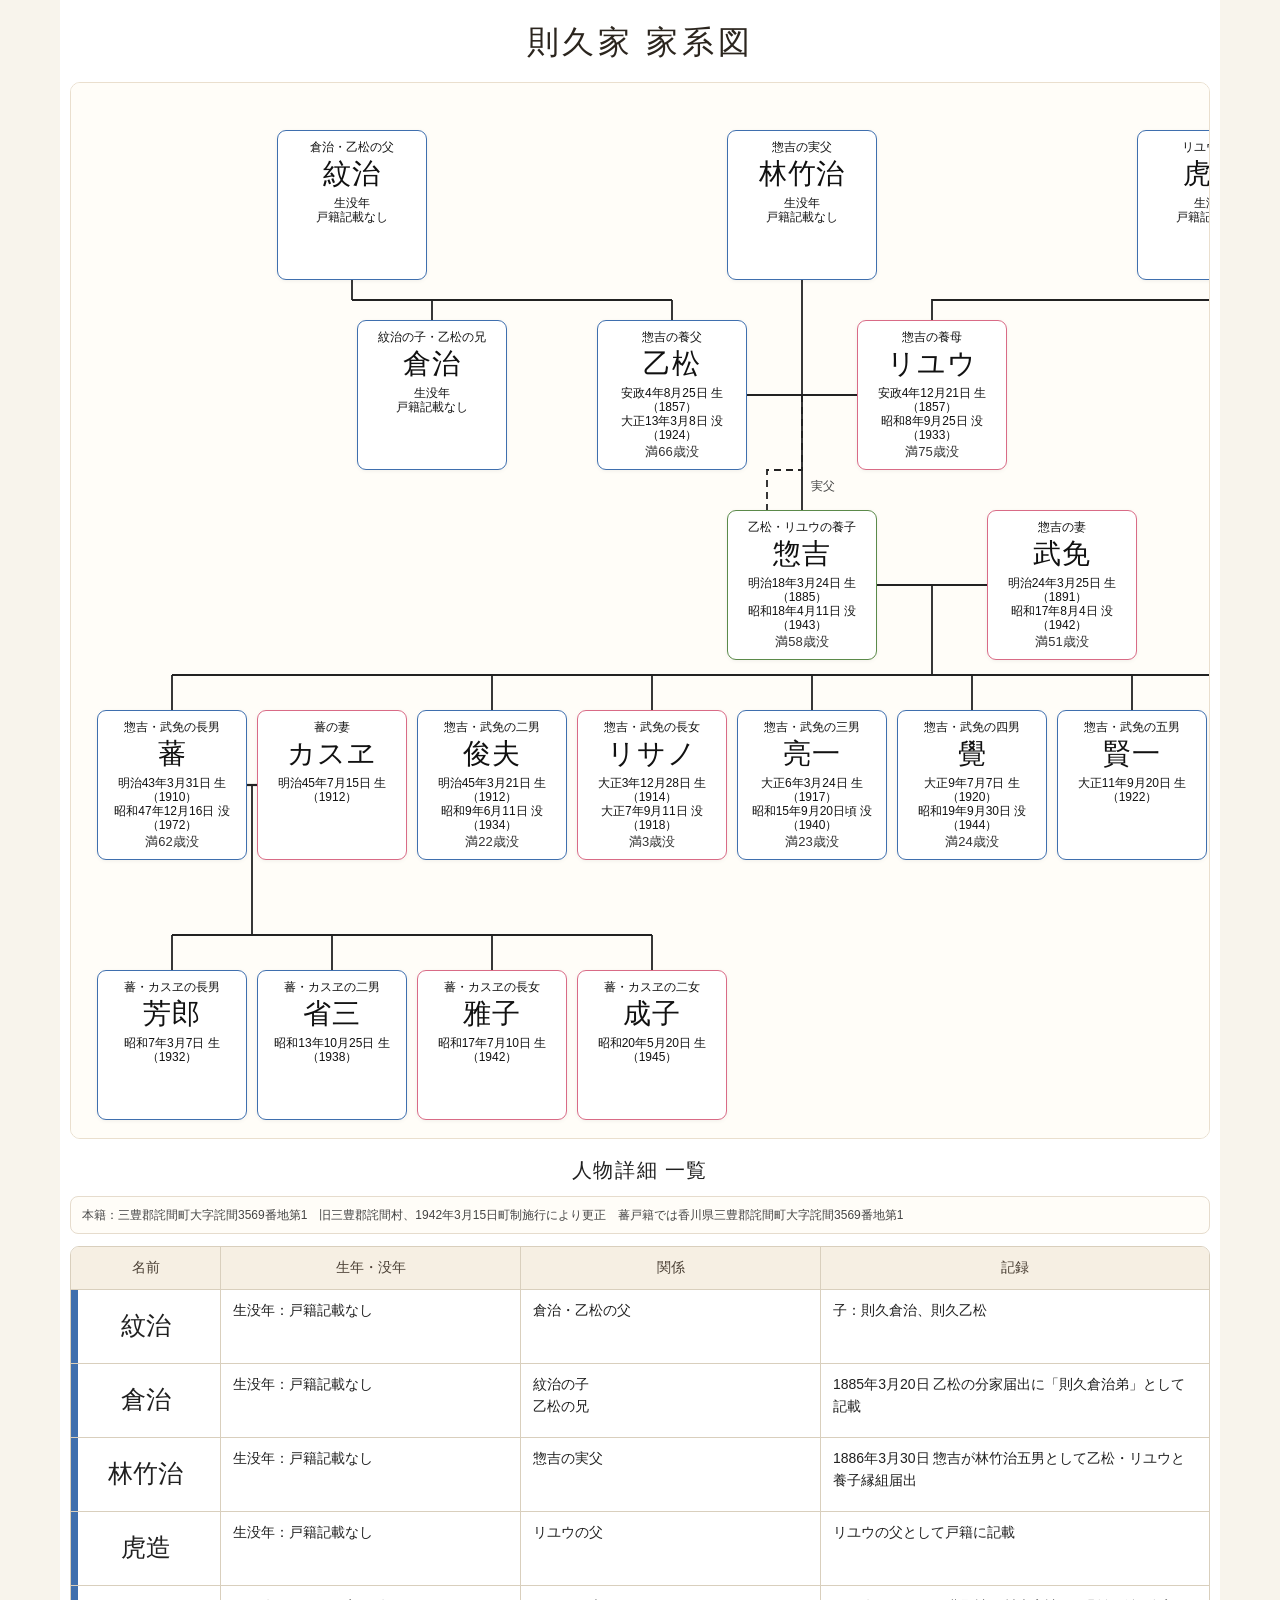
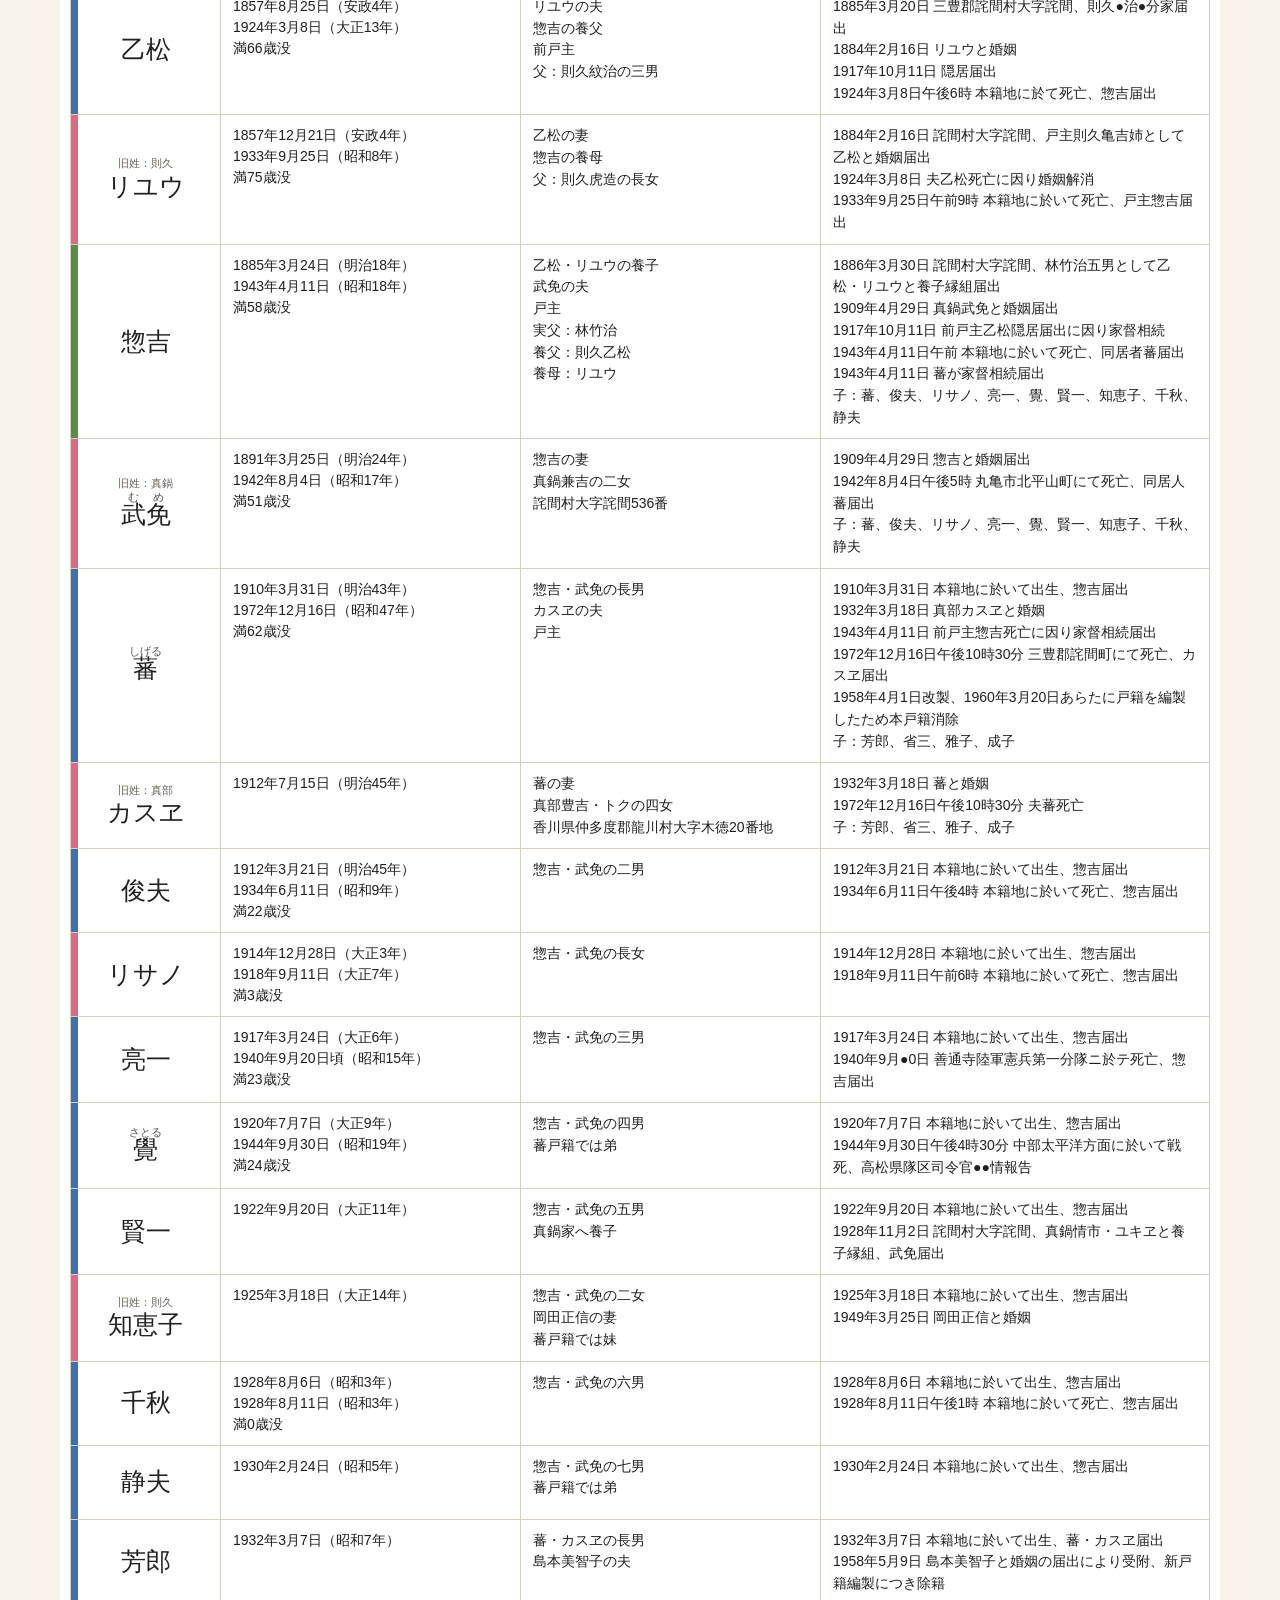
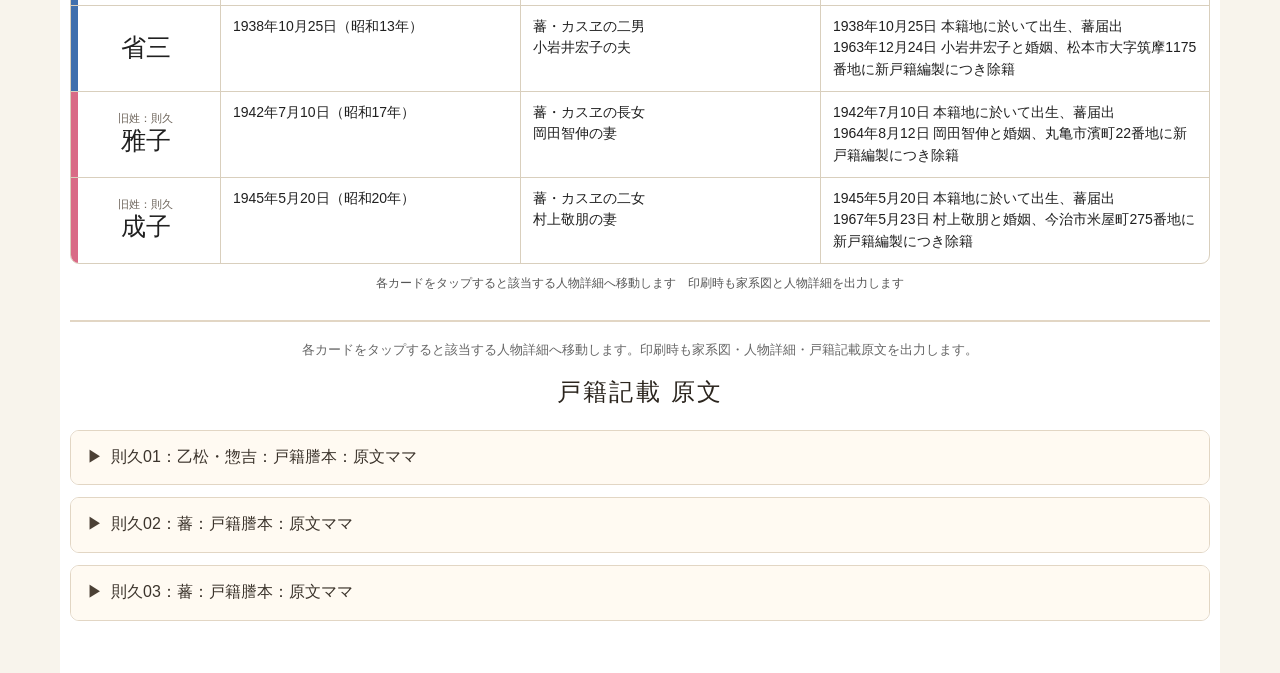
==== commit 170b9ed3: "Add files via upload" ====
--- a/index.html
+++ b/index.html
@@ -5,7 +5,7 @@
 .page{max-width:1160px;margin:0 auto;padding:18px 10px 40px;background:#fff}
 h1{text-align:center;margin:0 0 14px;font-family:"Yu Mincho","Hiragino Mincho ProN","MS Mincho",serif;font-size:32px;letter-spacing:.12em;color:#2b251e}
 .tree-wrap{overflow-x:auto;-webkit-overflow-scrolling:touch;border:1px solid #eadfce;border-radius:10px;background:var(--paper);padding:12px 6px 18px}
-.tree{position:relative;width:1610px;height:835px;margin:auto}.links{position:absolute;inset:0;width:1610px;height:835px;z-index:0}.line,.spouse{stroke:var(--line);stroke-width:1.8;fill:none;vector-effect:non-scaling-stroke}.spouse{stroke-width:2.2}
+.tree{position:relative;width:1610px;height:1025px;margin:auto}.links{position:absolute;inset:0;width:1610px;height:1025px;z-index:0}.line,.spouse{stroke:var(--line);stroke-width:1.8;fill:none;vector-effect:non-scaling-stroke}.spouse{stroke-width:2.2}.adoptive-line{stroke-dasharray:7 5}
 .card{position:absolute;z-index:1;width:150px;height:150px;border:1.8px solid var(--c);border-radius:9px;background:#fff;color:#111;text-decoration:none;text-align:center;padding:10px 7px 9px;display:flex;flex-direction:column;justify-content:flex-start;align-items:center;box-shadow:0 1px 4px rgba(0,0,0,.06);overflow:hidden}
 .card.male{--c:var(--m)}.card.female{--c:var(--f)}.card.adopted{--c:var(--a)}.card:hover{background:#fffaf2}.role{font-size:12px;line-height:1.15;margin-bottom:5px;white-space:nowrap}.name{font-family:"Yu Mincho","Hiragino Mincho ProN","MS Mincho",serif;font-size:28px;line-height:1.05;letter-spacing:.03em;margin-bottom:8px;white-space:nowrap}.date{font-size:12px;line-height:1.16;white-space:nowrap}.year{font-size:12px;line-height:1.16;white-space:nowrap}.age{font-size:13px;line-height:1.18;margin-top:2px;white-space:nowrap;color:#333}
 .details{margin-top:16px}.details h2{text-align:center;margin:0 0 10px;font-size:20px;font-family:"Yu Mincho","Hiragino Mincho ProN","MS Mincho",serif;letter-spacing:.08em}.source{border:1px solid #e6dccd;border-radius:8px;background:#fffdf8;padding:9px 11px;margin:0 0 12px;font-size:12px;color:#444}
@@ -31,14 +31,25 @@
 .backlinks a{color:#3f6fae;text-decoration:none;margin-left:12px}
 @media(max-width:700px){.originals h2{font-size:22px}.source-doc summary{font-size:14px;padding:12px}.original-text{font-size:13px;padding:13px;line-height:1.7}.backlinks{text-align:left}}
 @media print{.originals{page-break-before:auto;margin-top:5mm;padding-top:3mm}.originals h2{font-size:14px;margin-bottom:3mm}.original-note,.backlinks{display:none}.source-doc{break-inside:avoid;border:1px solid #ccc;margin:2mm 0}.source-doc summary{font-size:9px;padding:2mm;background:#fff}.source-doc summary::before{display:none}.original-text{font-size:7px;line-height:1.45;padding:2mm;white-space:pre-wrap}.source-doc:not([open]) .original-text{display:block}.source-doc:not([open]){display:block}}
-</style></head><body><main class="page" id="top"><h1>則久家 家系図</h1><section class="tree-wrap"><div class="tree"><svg class="links" viewBox="0 0 1610 835" aria-hidden="true">
-<line x1="670" y1="110" x2="780" y2="110" class="spouse"/><line x1="725" y1="110" x2="725" y2="198" class="line"/><line x1="725" y1="198" x2="725" y2="225" class="line"/>
-<line x1="800" y1="300" x2="910" y2="300" class="spouse"/><line x1="855" y1="300" x2="855" y2="390" class="line"/>
-<line x1="95" y1="390" x2="1535" y2="390" class="line"/>
-<line x1="95" y1="390" x2="95" y2="425" class="line"/><line x1="415" y1="390" x2="415" y2="425" class="line"/><line x1="575" y1="390" x2="575" y2="425" class="line"/><line x1="735" y1="390" x2="735" y2="425" class="line"/><line x1="895" y1="390" x2="895" y2="425" class="line"/><line x1="1055" y1="390" x2="1055" y2="425" class="line"/><line x1="1215" y1="390" x2="1215" y2="425" class="line"/><line x1="1375" y1="390" x2="1375" y2="425" class="line"/><line x1="1535" y1="390" x2="1535" y2="425" class="line"/>
-<line x1="170" y1="500" x2="180" y2="500" class="spouse"/><line x1="175" y1="500" x2="175" y2="650" class="line"/><line x1="95" y1="650" x2="575" y2="650" class="line"/>
-<line x1="95" y1="650" x2="95" y2="685" class="line"/><line x1="255" y1="650" x2="255" y2="685" class="line"/><line x1="415" y1="650" x2="415" y2="685" class="line"/><line x1="575" y1="650" x2="575" y2="685" class="line"/>
-</svg><a class="card male" href="#detail-otsumatsu" style="left:520px;top:35px"><span class="role">惣吉の養父</span><span class="name">乙松</span><span class="date">安政4年8月25日 生</span><span class="year">（1857）</span><span class="date">大正13年3月8日 没</span><span class="year">（1924）</span><span class="age">満66歳没</span></a><a class="card female" href="#detail-ryu" style="left:780px;top:35px"><span class="role">惣吉の養母</span><span class="name">リユウ</span><span class="date">安政4年12月21日 生</span><span class="year">（1857）</span><span class="date">昭和8年9月25日 没</span><span class="year">（1933）</span><span class="age">満75歳没</span></a><a class="card adopted" href="#detail-sokichi" style="left:650px;top:225px"><span class="role">乙松・リユウの養子</span><span class="name">惣吉</span><span class="date">明治18年3月24日 生</span><span class="year">（1885）</span><span class="date">昭和18年4月11日 没</span><span class="year">（1943）</span><span class="age">満58歳没</span></a><a class="card female" href="#detail-mume" style="left:910px;top:225px"><span class="role">惣吉の妻</span><span class="name">武免</span><span class="date">明治24年3月25日 生</span><span class="year">（1891）</span><span class="date">昭和17年8月4日 没</span><span class="year">（1942）</span><span class="age">満51歳没</span></a><a class="card male" href="#detail-shigeru" style="left:20px;top:425px"><span class="role">惣吉・武免の長男</span><span class="name">蕃</span><span class="date">明治43年3月31日 生</span><span class="year">（1910）</span><span class="date">昭和47年12月16日 没</span><span class="year">（1972）</span><span class="age">満62歳没</span></a><a class="card female" href="#detail-kasue" style="left:180px;top:425px"><span class="role">蕃の妻</span><span class="name">カスヱ</span><span class="date">明治45年7月15日 生</span><span class="year">（1912）</span></a><a class="card male" href="#detail-toshio" style="left:340px;top:425px"><span class="role">惣吉・武免の二男</span><span class="name">俊夫</span><span class="date">明治45年3月21日 生</span><span class="year">（1912）</span><span class="date">昭和9年6月11日 没</span><span class="year">（1934）</span><span class="age">満22歳没</span></a><a class="card female" href="#detail-risano" style="left:500px;top:425px"><span class="role">惣吉・武免の長女</span><span class="name">リサノ</span><span class="date">大正3年12月28日 生</span><span class="year">（1914）</span><span class="date">大正7年9月11日 没</span><span class="year">（1918）</span><span class="age">満3歳没</span></a><a class="card male" href="#detail-ryoichi" style="left:660px;top:425px"><span class="role">惣吉・武免の三男</span><span class="name">亮一</span><span class="date">大正6年3月24日 生</span><span class="year">（1917）</span><span class="date">昭和15年9月20日頃 没</span><span class="year">（1940）</span><span class="age">満23歳没</span></a><a class="card male" href="#detail-satoru" style="left:820px;top:425px"><span class="role">惣吉・武免の四男</span><span class="name">覺</span><span class="date">大正9年7月7日 生</span><span class="year">（1920）</span><span class="date">昭和19年9月30日 没</span><span class="year">（1944）</span><span class="age">満24歳没</span></a><a class="card male" href="#detail-kenichi" style="left:980px;top:425px"><span class="role">惣吉・武免の五男</span><span class="name">賢一</span><span class="date">大正11年9月20日 生</span><span class="year">（1922）</span></a><a class="card female" href="#detail-chieko" style="left:1140px;top:425px"><span class="role">惣吉・武免の二女</span><span class="name">知恵子</span><span class="date">大正14年3月18日 生</span><span class="year">（1925）</span></a><a class="card male" href="#detail-chiaki" style="left:1300px;top:425px"><span class="role">惣吉・武免の六男</span><span class="name">千秋</span><span class="date">昭和3年8月6日 生</span><span class="year">（1928）</span><span class="date">昭和3年8月11日 没</span><span class="year">（1928）</span><span class="age">満0歳没</span></a><a class="card male" href="#detail-shizuo" style="left:1460px;top:425px"><span class="role">惣吉・武免の七男</span><span class="name">静夫</span><span class="date">昭和5年2月24日 生</span><span class="year">（1930）</span></a><a class="card male" href="#detail-yoshiro" style="left:20px;top:685px"><span class="role">蕃・カスヱの長男</span><span class="name">芳郎</span><span class="date">昭和7年3月7日 生</span><span class="year">（1932）</span></a><a class="card male" href="#detail-shozo" style="left:180px;top:685px"><span class="role">蕃・カスヱの二男</span><span class="name">省三</span><span class="date">昭和13年10月25日 生</span><span class="year">（1938）</span></a><a class="card female" href="#detail-masako" style="left:340px;top:685px"><span class="role">蕃・カスヱの長女</span><span class="name">雅子</span><span class="date">昭和17年7月10日 生</span><span class="year">（1942）</span></a><a class="card female" href="#detail-nariko" style="left:500px;top:685px"><span class="role">蕃・カスヱの二女</span><span class="name">成子</span><span class="date">昭和20年5月20日 生</span><span class="year">（1945）</span></a></div></section><section class="details"><h2>人物詳細 一覧</h2><div class="source">本籍：三豊郡詫間町大字詫間3569番地第1　旧三豊郡詫間村、1942年3月15日町制施行により更正　蕃戸籍では香川県三豊郡詫間町大字詫間3569番地第1</div><div class="table"><div class="row head"><div>名前</div><div>生年・没年</div><div>関係</div><div>記録</div></div><section class="row" id="detail-otsumatsu"><div class="pname ">乙松</div><div class="lifeinfo">1857年8月25日（安政4年）<br>1924年3月8日（大正13年）<br>満66歳没</div><div class="rel">リユウの夫<br>惣吉の養父<br>前戸主<br>父母：則久●治の三男</div><div class="record">1885年3月20日 三豊郡詫間村大字詫間、則久●治●分家届出<br>1884年2月16日 リユウと婚姻<br>1917年10月11日 隠居届出<br>1924年3月8日午後6時 本籍地に於て死亡、惣吉届出</div></section><section class="row" id="detail-ryu"><div class="pname fem"><span class="maiden">旧姓：則久</span>リユウ</div><div class="lifeinfo">1857年12月21日（安政4年）<br>1933年9月25日（昭和8年）<br>満75歳没</div><div class="rel">乙松の妻<br>惣吉の養母<br>父母：則久虎蔵の長女</div><div class="record">1884年2月16日 詫間村大字詫間、戸主則久亀吉姉として乙松と婚姻届出<br>1924年3月8日 夫乙松死亡に因り婚姻解消<br>1933年9月25日午前9時 本籍地に於いて死亡、戸主惣吉届出</div></section><section class="row" id="detail-sokichi"><div class="pname ad">惣吉</div><div class="lifeinfo">1885年3月24日（明治18年）<br>1943年4月11日（昭和18年）<br>満58歳没</div><div class="rel">乙松・リユウの養子<br>武免の夫<br>戸主<br>父：則久●●または林竹治か、母欄空欄</div><div class="record">1886年3月30日 詫間村大字詫間、林竹治五男として乙松・リユウと養子縁組届出<br>1909年4月29日 真鍋武免と婚姻届出<br>1917年10月11日 前戸主乙松隠居届出に因り家督相続<br>1943年4月11日午前 本籍地に於いて死亡、同居者蕃届出<br>1943年4月11日 蕃が家督相続届出<br>子：蕃、俊夫、リサノ、亮一、覺、賢一、知恵子、千秋、静夫</div></section><section class="row" id="detail-mume"><div class="pname fem"><span class="maiden">旧姓：真鍋</span><ruby>武免<rt>むめ</rt></ruby></div><div class="lifeinfo">1891年3月25日（明治24年）<br>1942年8月4日（昭和17年）<br>満51歳没</div><div class="rel">惣吉の妻<br>真鍋兼吉の二女<br>詫間村大字詫間536番</div><div class="record">1909年4月29日 惣吉と婚姻届出<br>1942年8月4日午後5時 丸亀市北平山町にて死亡、同居人蕃届出<br>子：蕃、俊夫、リサノ、亮一、覺、賢一、知恵子、千秋、静夫</div></section><section class="row" id="detail-shigeru"><div class="pname "><ruby>蕃<rt>しげる</rt></ruby></div><div class="lifeinfo">1910年3月31日（明治43年）<br>1972年12月16日（昭和47年）<br>満62歳没</div><div class="rel">惣吉・武免の長男<br>カスヱの夫<br>戸主</div><div class="record">1910年3月31日 本籍地に於いて出生、惣吉届出<br>1932年3月18日 真部カスヱと婚姻<br>1943年4月11日 前戸主惣吉死亡に因り家督相続届出<br>1972年12月16日午後10時30分 三豊郡詫間町にて死亡、カスヱ届出<br>1958年4月1日改製、1960年3月20日あらたに戸籍を編製したため本戸籍消除<br>子：芳郎、省三、雅子、成子</div></section><section class="row" id="detail-kasue"><div class="pname fem"><span class="maiden">旧姓：真部</span>カスヱ</div><div class="lifeinfo">1912年7月15日（明治45年）</div><div class="rel">蕃の妻<br>真部豊吉・トクの四女<br>香川県仲多度郡龍川村大字木徳20番地</div><div class="record">1932年3月18日 蕃と婚姻<br>1972年12月16日午後10時30分 夫蕃死亡<br>子：芳郎、省三、雅子、成子</div></section><section class="row" id="detail-toshio"><div class="pname ">俊夫</div><div class="lifeinfo">1912年3月21日（明治45年）<br>1934年6月11日（昭和9年）<br>満22歳没</div><div class="rel">惣吉・武免の二男</div><div class="record">1912年3月21日 本籍地に於いて出生、惣吉届出<br>1934年6月11日午後4時 本籍地に於いて死亡、惣吉届出</div></section><section class="row" id="detail-risano"><div class="pname fem">リサノ</div><div class="lifeinfo">1914年12月28日（大正3年）<br>1918年9月11日（大正7年）<br>満3歳没</div><div class="rel">惣吉・武免の長女</div><div class="record">1914年12月28日 本籍地に於いて出生、惣吉届出<br>1918年9月11日午前6時 本籍地に於いて死亡、惣吉届出</div></section><section class="row" id="detail-ryoichi"><div class="pname ">亮一</div><div class="lifeinfo">1917年3月24日（大正6年）<br>1940年9月20日頃（昭和15年）<br>満23歳没</div><div class="rel">惣吉・武免の三男</div><div class="record">1917年3月24日 本籍地に於いて出生、惣吉届出<br>1940年9月●0日 善通寺陸軍憲兵第一分隊ニ於テ死亡、惣吉届出</div></section><section class="row" id="detail-satoru"><div class="pname "><ruby>覺<rt>さとる</rt></ruby></div><div class="lifeinfo">1920年7月7日（大正9年）<br>1944年9月30日（昭和19年）<br>満24歳没</div><div class="rel">惣吉・武免の四男<br>蕃戸籍では弟</div><div class="record">1920年7月7日 本籍地に於いて出生、惣吉届出<br>1944年9月30日午後4時30分 中部太平洋方面に於いて戦死、高松県隊区司令官●●情報告</div></section><section class="row" id="detail-kenichi"><div class="pname ">賢一</div><div class="lifeinfo">1922年9月20日（大正11年）</div><div class="rel">惣吉・武免の五男<br>真鍋家へ養子</div><div class="record">1922年9月20日 本籍地に於いて出生、惣吉届出<br>1928年11月2日 詫間村大字詫間、真鍋情市・ユキヱと養子縁組、武免届出</div></section><section class="row" id="detail-chieko"><div class="pname fem"><span class="maiden">旧姓：則久</span>知恵子</div><div class="lifeinfo">1925年3月18日（大正14年）</div><div class="rel">惣吉・武免の二女<br>岡田正信の妻<br>蕃戸籍では妹</div><div class="record">1925年3月18日 本籍地に於いて出生、惣吉届出<br>1949年3月25日 岡田正信と婚姻</div></section><section class="row" id="detail-chiaki"><div class="pname ">千秋</div><div class="lifeinfo">1928年8月6日（昭和3年）<br>1928年8月11日（昭和3年）<br>満0歳没</div><div class="rel">惣吉・武免の六男</div><div class="record">1928年8月6日 本籍地に於いて出生、惣吉届出<br>1928年8月11日午後1時 本籍地に於いて死亡、惣吉届出</div></section><section class="row" id="detail-shizuo"><div class="pname ">静夫</div><div class="lifeinfo">1930年2月24日（昭和5年）</div><div class="rel">惣吉・武免の七男<br>蕃戸籍では弟</div><div class="record">1930年2月24日 本籍地に於いて出生、惣吉届出</div></section><section class="row" id="detail-yoshiro"><div class="pname ">芳郎</div><div class="lifeinfo">1932年3月7日（昭和7年）</div><div class="rel">蕃・カスヱの長男<br>島本美智子の夫</div><div class="record">1932年3月7日 本籍地に於いて出生、蕃・カスヱ届出<br>1958年5月9日 島本美智子と婚姻の届出により受附、新戸籍編製につき除籍</div></section><section class="row" id="detail-shozo"><div class="pname ">省三</div><div class="lifeinfo">1938年10月25日（昭和13年）</div><div class="rel">蕃・カスヱの二男<br>小岩井宏子の夫</div><div class="record">1938年10月25日 本籍地に於いて出生、蕃届出<br>1963年12月24日 小岩井宏子と婚姻、松本市大字筑摩1175番地に新戸籍編製につき除籍</div></section><section class="row" id="detail-masako"><div class="pname fem"><span class="maiden">旧姓：則久</span>雅子</div><div class="lifeinfo">1942年7月10日（昭和17年）</div><div class="rel">蕃・カスヱの長女<br>岡田智伸の妻</div><div class="record">1942年7月10日 本籍地に於いて出生、蕃届出<br>1964年8月12日 岡田智伸と婚姻、丸亀市濱町22番地に新戸籍編製につき除籍</div></section><section class="row" id="detail-nariko"><div class="pname fem"><span class="maiden">旧姓：則久</span>成子</div><div class="lifeinfo">1945年5月20日（昭和20年）</div><div class="rel">蕃・カスヱの二女<br>村上敬朋の妻</div><div class="record">1945年5月20日 本籍地に於いて出生、蕃届出<br>1967年5月23日 村上敬朋と婚姻、今治市米屋町275番地に新戸籍編製につき除籍</div></section></div><p class="note">各カードをタップすると該当する人物詳細へ移動します　印刷時も家系図と人物詳細を出力します</p></section><section class="originals" id="originals"><p class="original-note">各カードをタップすると該当する人物詳細へ移動します。印刷時も家系図・人物詳細・戸籍記載原文を出力します。</p><h2>戸籍記載 原文</h2>
+</style></head><body><main class="page" id="top"><h1>則久家 家系図</h1><section class="tree-wrap"><div class="tree"><svg class="links" viewBox="0 0 1610 1025" aria-hidden="true">
+<!-- 則久紋治 → 倉治・乙松 -->
+<line x1="275" y1="185" x2="275" y2="205" class="line"/>
+<line x1="275" y1="205" x2="595" y2="205" class="line"/>
+<line x1="355" y1="205" x2="355" y2="225" class="line"/>
+<line x1="595" y1="205" x2="595" y2="225" class="line"/>
+<!-- 則久虎造 → リユウ -->
+<polyline points="1135,185 1135,205 855,205 855,225" class="line"/>
+<!-- 林竹治 → 惣吉（実父） -->
+<line x1="725" y1="185" x2="725" y2="415" class="line"/>
+<text x="734" y="395" font-size="12" fill="#444">実父</text>
+
+<line x1="670" y1="300" x2="780" y2="300" class="spouse"/><polyline points="725,300 725,375 690,375 690,415" class="line adoptive-line"/><text x="645" y="368" font-size="12" fill="#444">養親</text>
+<line x1="800" y1="490" x2="910" y2="490" class="spouse"/><line x1="855" y1="490" x2="855" y2="580" class="line"/>
+<line x1="95" y1="580" x2="1535" y2="580" class="line"/>
+<line x1="95" y1="580" x2="95" y2="615" class="line"/><line x1="415" y1="580" x2="415" y2="615" class="line"/><line x1="575" y1="580" x2="575" y2="615" class="line"/><line x1="735" y1="580" x2="735" y2="615" class="line"/><line x1="895" y1="580" x2="895" y2="615" class="line"/><line x1="1055" y1="580" x2="1055" y2="615" class="line"/><line x1="1215" y1="580" x2="1215" y2="615" class="line"/><line x1="1375" y1="580" x2="1375" y2="615" class="line"/><line x1="1535" y1="580" x2="1535" y2="615" class="line"/>
+<line x1="170" y1="690" x2="180" y2="690" class="spouse"/><line x1="175" y1="690" x2="175" y2="840" class="line"/><line x1="95" y1="840" x2="575" y2="840" class="line"/>
+<line x1="95" y1="840" x2="95" y2="875" class="line"/><line x1="255" y1="840" x2="255" y2="875" class="line"/><line x1="415" y1="840" x2="415" y2="875" class="line"/><line x1="575" y1="840" x2="575" y2="875" class="line"/>
+</svg><a class="card male" href="#detail-monji" style="left:200px;top:35px"><span class="role">倉治・乙松の父</span><span class="name">紋治</span><span class="date">生没年</span><span class="year">戸籍記載なし</span></a><a class="card male" href="#detail-hayashi-takeji" style="left:650px;top:35px"><span class="role">惣吉の実父</span><span class="name">林竹治</span><span class="date">生没年</span><span class="year">戸籍記載なし</span></a><a class="card male" href="#detail-torazo" style="left:1060px;top:35px"><span class="role">リユウの父</span><span class="name">虎造</span><span class="date">生没年</span><span class="year">戸籍記載なし</span></a><a class="card male" href="#detail-kuraji" style="left:280px;top:225px"><span class="role">紋治の子・乙松の兄</span><span class="name">倉治</span><span class="date">生没年</span><span class="year">戸籍記載なし</span></a><a class="card male" href="#detail-otsumatsu" style="left:520px;top:225px"><span class="role">惣吉の養父</span><span class="name">乙松</span><span class="date">安政4年8月25日 生</span><span class="year">（1857）</span><span class="date">大正13年3月8日 没</span><span class="year">（1924）</span><span class="age">満66歳没</span></a><a class="card female" href="#detail-ryu" style="left:780px;top:225px"><span class="role">惣吉の養母</span><span class="name">リユウ</span><span class="date">安政4年12月21日 生</span><span class="year">（1857）</span><span class="date">昭和8年9月25日 没</span><span class="year">（1933）</span><span class="age">満75歳没</span></a><a class="card adopted" href="#detail-sokichi" style="left:650px;top:415px"><span class="role">乙松・リユウの養子</span><span class="name">惣吉</span><span class="date">明治18年3月24日 生</span><span class="year">（1885）</span><span class="date">昭和18年4月11日 没</span><span class="year">（1943）</span><span class="age">満58歳没</span></a><a class="card female" href="#detail-mume" style="left:910px;top:415px"><span class="role">惣吉の妻</span><span class="name">武免</span><span class="date">明治24年3月25日 生</span><span class="year">（1891）</span><span class="date">昭和17年8月4日 没</span><span class="year">（1942）</span><span class="age">満51歳没</span></a><a class="card male" href="#detail-shigeru" style="left:20px;top:615px"><span class="role">惣吉・武免の長男</span><span class="name">蕃</span><span class="date">明治43年3月31日 生</span><span class="year">（1910）</span><span class="date">昭和47年12月16日 没</span><span class="year">（1972）</span><span class="age">満62歳没</span></a><a class="card female" href="#detail-kasue" style="left:180px;top:615px"><span class="role">蕃の妻</span><span class="name">カスヱ</span><span class="date">明治45年7月15日 生</span><span class="year">（1912）</span></a><a class="card male" href="#detail-toshio" style="left:340px;top:615px"><span class="role">惣吉・武免の二男</span><span class="name">俊夫</span><span class="date">明治45年3月21日 生</span><span class="year">（1912）</span><span class="date">昭和9年6月11日 没</span><span class="year">（1934）</span><span class="age">満22歳没</span></a><a class="card female" href="#detail-risano" style="left:500px;top:615px"><span class="role">惣吉・武免の長女</span><span class="name">リサノ</span><span class="date">大正3年12月28日 生</span><span class="year">（1914）</span><span class="date">大正7年9月11日 没</span><span class="year">（1918）</span><span class="age">満3歳没</span></a><a class="card male" href="#detail-ryoichi" style="left:660px;top:615px"><span class="role">惣吉・武免の三男</span><span class="name">亮一</span><span class="date">大正6年3月24日 生</span><span class="year">（1917）</span><span class="date">昭和15年9月20日頃 没</span><span class="year">（1940）</span><span class="age">満23歳没</span></a><a class="card male" href="#detail-satoru" style="left:820px;top:615px"><span class="role">惣吉・武免の四男</span><span class="name">覺</span><span class="date">大正9年7月7日 生</span><span class="year">（1920）</span><span class="date">昭和19年9月30日 没</span><span class="year">（1944）</span><span class="age">満24歳没</span></a><a class="card male" href="#detail-kenichi" style="left:980px;top:615px"><span class="role">惣吉・武免の五男</span><span class="name">賢一</span><span class="date">大正11年9月20日 生</span><span class="year">（1922）</span></a><a class="card female" href="#detail-chieko" style="left:1140px;top:615px"><span class="role">惣吉・武免の二女</span><span class="name">知恵子</span><span class="date">大正14年3月18日 生</span><span class="year">（1925）</span></a><a class="card male" href="#detail-chiaki" style="left:1300px;top:615px"><span class="role">惣吉・武免の六男</span><span class="name">千秋</span><span class="date">昭和3年8月6日 生</span><span class="year">（1928）</span><span class="date">昭和3年8月11日 没</span><span class="year">（1928）</span><span class="age">満0歳没</span></a><a class="card male" href="#detail-shizuo" style="left:1460px;top:615px"><span class="role">惣吉・武免の七男</span><span class="name">静夫</span><span class="date">昭和5年2月24日 生</span><span class="year">（1930）</span></a><a class="card male" href="#detail-yoshiro" style="left:20px;top:875px"><span class="role">蕃・カスヱの長男</span><span class="name">芳郎</span><span class="date">昭和7年3月7日 生</span><span class="year">（1932）</span></a><a class="card male" href="#detail-shozo" style="left:180px;top:875px"><span class="role">蕃・カスヱの二男</span><span class="name">省三</span><span class="date">昭和13年10月25日 生</span><span class="year">（1938）</span></a><a class="card female" href="#detail-masako" style="left:340px;top:875px"><span class="role">蕃・カスヱの長女</span><span class="name">雅子</span><span class="date">昭和17年7月10日 生</span><span class="year">（1942）</span></a><a class="card female" href="#detail-nariko" style="left:500px;top:875px"><span class="role">蕃・カスヱの二女</span><span class="name">成子</span><span class="date">昭和20年5月20日 生</span><span class="year">（1945）</span></a></div></section><section class="details"><h2>人物詳細 一覧</h2><div class="source">本籍：三豊郡詫間町大字詫間3569番地第1　旧三豊郡詫間村、1942年3月15日町制施行により更正　蕃戸籍では香川県三豊郡詫間町大字詫間3569番地第1</div><div class="table"><div class="row head"><div>名前</div><div>生年・没年</div><div>関係</div><div>記録</div></div><section class="row" id="detail-monji"><div class="pname ">紋治</div><div class="lifeinfo">生没年：戸籍記載なし</div><div class="rel">倉治・乙松の父</div><div class="record">子：則久倉治、則久乙松</div></section><section class="row" id="detail-kuraji"><div class="pname ">倉治</div><div class="lifeinfo">生没年：戸籍記載なし</div><div class="rel">紋治の子<br>乙松の兄</div><div class="record">1885年3月20日 乙松の分家届出に「則久倉治弟」として記載</div></section><section class="row" id="detail-hayashi-takeji"><div class="pname ">林竹治</div><div class="lifeinfo">生没年：戸籍記載なし</div><div class="rel">惣吉の実父</div><div class="record">1886年3月30日 惣吉が林竹治五男として乙松・リユウと養子縁組届出</div></section><section class="row" id="detail-torazo"><div class="pname ">虎造</div><div class="lifeinfo">生没年：戸籍記載なし</div><div class="rel">リユウの父</div><div class="record">リユウの父として戸籍に記載</div></section><section class="row" id="detail-otsumatsu"><div class="pname ">乙松</div><div class="lifeinfo">1857年8月25日（安政4年）<br>1924年3月8日（大正13年）<br>満66歳没</div><div class="rel">リユウの夫<br>惣吉の養父<br>前戸主<br>父：則久紋治の三男</div><div class="record">1885年3月20日 三豊郡詫間村大字詫間、則久●治●分家届出<br>1884年2月16日 リユウと婚姻<br>1917年10月11日 隠居届出<br>1924年3月8日午後6時 本籍地に於て死亡、惣吉届出</div></section><section class="row" id="detail-ryu"><div class="pname fem"><span class="maiden">旧姓：則久</span>リユウ</div><div class="lifeinfo">1857年12月21日（安政4年）<br>1933年9月25日（昭和8年）<br>満75歳没</div><div class="rel">乙松の妻<br>惣吉の養母<br>父：則久虎造の長女</div><div class="record">1884年2月16日 詫間村大字詫間、戸主則久亀吉姉として乙松と婚姻届出<br>1924年3月8日 夫乙松死亡に因り婚姻解消<br>1933年9月25日午前9時 本籍地に於いて死亡、戸主惣吉届出</div></section><section class="row" id="detail-sokichi"><div class="pname ad">惣吉</div><div class="lifeinfo">1885年3月24日（明治18年）<br>1943年4月11日（昭和18年）<br>満58歳没</div><div class="rel">乙松・リユウの養子<br>武免の夫<br>戸主<br>実父：林竹治<br>養父：則久乙松<br>養母：リユウ</div><div class="record">1886年3月30日 詫間村大字詫間、林竹治五男として乙松・リユウと養子縁組届出<br>1909年4月29日 真鍋武免と婚姻届出<br>1917年10月11日 前戸主乙松隠居届出に因り家督相続<br>1943年4月11日午前 本籍地に於いて死亡、同居者蕃届出<br>1943年4月11日 蕃が家督相続届出<br>子：蕃、俊夫、リサノ、亮一、覺、賢一、知恵子、千秋、静夫</div></section><section class="row" id="detail-mume"><div class="pname fem"><span class="maiden">旧姓：真鍋</span><ruby>武免<rt>むめ</rt></ruby></div><div class="lifeinfo">1891年3月25日（明治24年）<br>1942年8月4日（昭和17年）<br>満51歳没</div><div class="rel">惣吉の妻<br>真鍋兼吉の二女<br>詫間村大字詫間536番</div><div class="record">1909年4月29日 惣吉と婚姻届出<br>1942年8月4日午後5時 丸亀市北平山町にて死亡、同居人蕃届出<br>子：蕃、俊夫、リサノ、亮一、覺、賢一、知恵子、千秋、静夫</div></section><section class="row" id="detail-shigeru"><div class="pname "><ruby>蕃<rt>しげる</rt></ruby></div><div class="lifeinfo">1910年3月31日（明治43年）<br>1972年12月16日（昭和47年）<br>満62歳没</div><div class="rel">惣吉・武免の長男<br>カスヱの夫<br>戸主</div><div class="record">1910年3月31日 本籍地に於いて出生、惣吉届出<br>1932年3月18日 真部カスヱと婚姻<br>1943年4月11日 前戸主惣吉死亡に因り家督相続届出<br>1972年12月16日午後10時30分 三豊郡詫間町にて死亡、カスヱ届出<br>1958年4月1日改製、1960年3月20日あらたに戸籍を編製したため本戸籍消除<br>子：芳郎、省三、雅子、成子</div></section><section class="row" id="detail-kasue"><div class="pname fem"><span class="maiden">旧姓：真部</span>カスヱ</div><div class="lifeinfo">1912年7月15日（明治45年）</div><div class="rel">蕃の妻<br>真部豊吉・トクの四女<br>香川県仲多度郡龍川村大字木徳20番地</div><div class="record">1932年3月18日 蕃と婚姻<br>1972年12月16日午後10時30分 夫蕃死亡<br>子：芳郎、省三、雅子、成子</div></section><section class="row" id="detail-toshio"><div class="pname ">俊夫</div><div class="lifeinfo">1912年3月21日（明治45年）<br>1934年6月11日（昭和9年）<br>満22歳没</div><div class="rel">惣吉・武免の二男</div><div class="record">1912年3月21日 本籍地に於いて出生、惣吉届出<br>1934年6月11日午後4時 本籍地に於いて死亡、惣吉届出</div></section><section class="row" id="detail-risano"><div class="pname fem">リサノ</div><div class="lifeinfo">1914年12月28日（大正3年）<br>1918年9月11日（大正7年）<br>満3歳没</div><div class="rel">惣吉・武免の長女</div><div class="record">1914年12月28日 本籍地に於いて出生、惣吉届出<br>1918年9月11日午前6時 本籍地に於いて死亡、惣吉届出</div></section><section class="row" id="detail-ryoichi"><div class="pname ">亮一</div><div class="lifeinfo">1917年3月24日（大正6年）<br>1940年9月20日頃（昭和15年）<br>満23歳没</div><div class="rel">惣吉・武免の三男</div><div class="record">1917年3月24日 本籍地に於いて出生、惣吉届出<br>1940年9月●0日 善通寺陸軍憲兵第一分隊ニ於テ死亡、惣吉届出</div></section><section class="row" id="detail-satoru"><div class="pname "><ruby>覺<rt>さとる</rt></ruby></div><div class="lifeinfo">1920年7月7日（大正9年）<br>1944年9月30日（昭和19年）<br>満24歳没</div><div class="rel">惣吉・武免の四男<br>蕃戸籍では弟</div><div class="record">1920年7月7日 本籍地に於いて出生、惣吉届出<br>1944年9月30日午後4時30分 中部太平洋方面に於いて戦死、高松県隊区司令官●●情報告</div></section><section class="row" id="detail-kenichi"><div class="pname ">賢一</div><div class="lifeinfo">1922年9月20日（大正11年）</div><div class="rel">惣吉・武免の五男<br>真鍋家へ養子</div><div class="record">1922年9月20日 本籍地に於いて出生、惣吉届出<br>1928年11月2日 詫間村大字詫間、真鍋情市・ユキヱと養子縁組、武免届出</div></section><section class="row" id="detail-chieko"><div class="pname fem"><span class="maiden">旧姓：則久</span>知恵子</div><div class="lifeinfo">1925年3月18日（大正14年）</div><div class="rel">惣吉・武免の二女<br>岡田正信の妻<br>蕃戸籍では妹</div><div class="record">1925年3月18日 本籍地に於いて出生、惣吉届出<br>1949年3月25日 岡田正信と婚姻</div></section><section class="row" id="detail-chiaki"><div class="pname ">千秋</div><div class="lifeinfo">1928年8月6日（昭和3年）<br>1928年8月11日（昭和3年）<br>満0歳没</div><div class="rel">惣吉・武免の六男</div><div class="record">1928年8月6日 本籍地に於いて出生、惣吉届出<br>1928年8月11日午後1時 本籍地に於いて死亡、惣吉届出</div></section><section class="row" id="detail-shizuo"><div class="pname ">静夫</div><div class="lifeinfo">1930年2月24日（昭和5年）</div><div class="rel">惣吉・武免の七男<br>蕃戸籍では弟</div><div class="record">1930年2月24日 本籍地に於いて出生、惣吉届出</div></section><section class="row" id="detail-yoshiro"><div class="pname ">芳郎</div><div class="lifeinfo">1932年3月7日（昭和7年）</div><div class="rel">蕃・カスヱの長男<br>島本美智子の夫</div><div class="record">1932年3月7日 本籍地に於いて出生、蕃・カスヱ届出<br>1958年5月9日 島本美智子と婚姻の届出により受附、新戸籍編製につき除籍</div></section><section class="row" id="detail-shozo"><div class="pname ">省三</div><div class="lifeinfo">1938年10月25日（昭和13年）</div><div class="rel">蕃・カスヱの二男<br>小岩井宏子の夫</div><div class="record">1938年10月25日 本籍地に於いて出生、蕃届出<br>1963年12月24日 小岩井宏子と婚姻、松本市大字筑摩1175番地に新戸籍編製につき除籍</div></section><section class="row" id="detail-masako"><div class="pname fem"><span class="maiden">旧姓：則久</span>雅子</div><div class="lifeinfo">1942年7月10日（昭和17年）</div><div class="rel">蕃・カスヱの長女<br>岡田智伸の妻</div><div class="record">1942年7月10日 本籍地に於いて出生、蕃届出<br>1964年8月12日 岡田智伸と婚姻、丸亀市濱町22番地に新戸籍編製につき除籍</div></section><section class="row" id="detail-nariko"><div class="pname fem"><span class="maiden">旧姓：則久</span>成子</div><div class="lifeinfo">1945年5月20日（昭和20年）</div><div class="rel">蕃・カスヱの二女<br>村上敬朋の妻</div><div class="record">1945年5月20日 本籍地に於いて出生、蕃届出<br>1967年5月23日 村上敬朋と婚姻、今治市米屋町275番地に新戸籍編製につき除籍</div></section></div><p class="note">各カードをタップすると該当する人物詳細へ移動します　印刷時も家系図と人物詳細を出力します</p></section><section class="originals" id="originals"><p class="original-note">各カードをタップすると該当する人物詳細へ移動します。印刷時も家系図・人物詳細・戸籍記載原文を出力します。</p><h2>戸籍記載 原文</h2>
 <details class="source-doc"><summary>則久01：乙松・惣吉：戸籍謄本：原文ママ</summary><pre class="original-text">【記載人物】戸主：則久惣吉　前戸主：則久乙松
 　　　　　　養母：リユウ　妻：武免　長男：蕃　二男：俊夫　長女：リサノ　三男：亮一
 　　　　　　四男：覺　五男：賢一二女：知恵子　六男：千秋　七男：静夫　婦：カスヱ
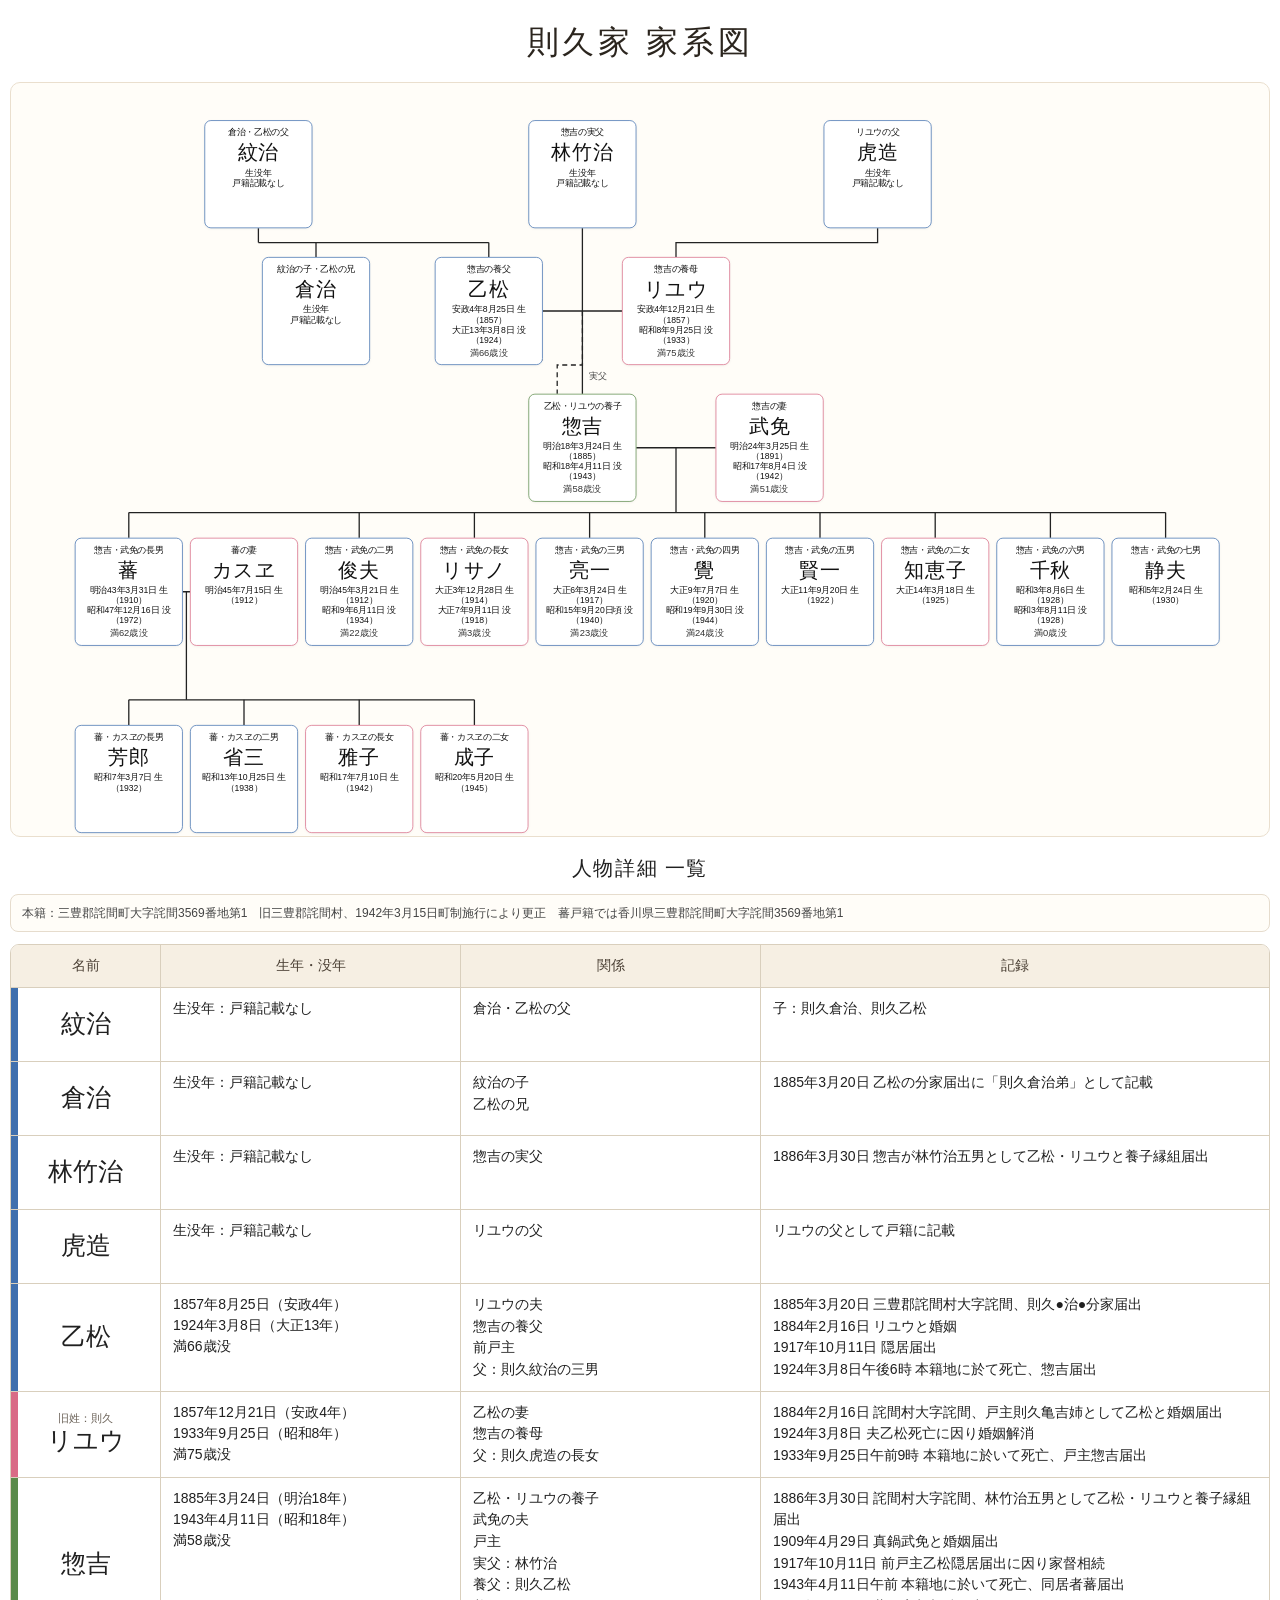
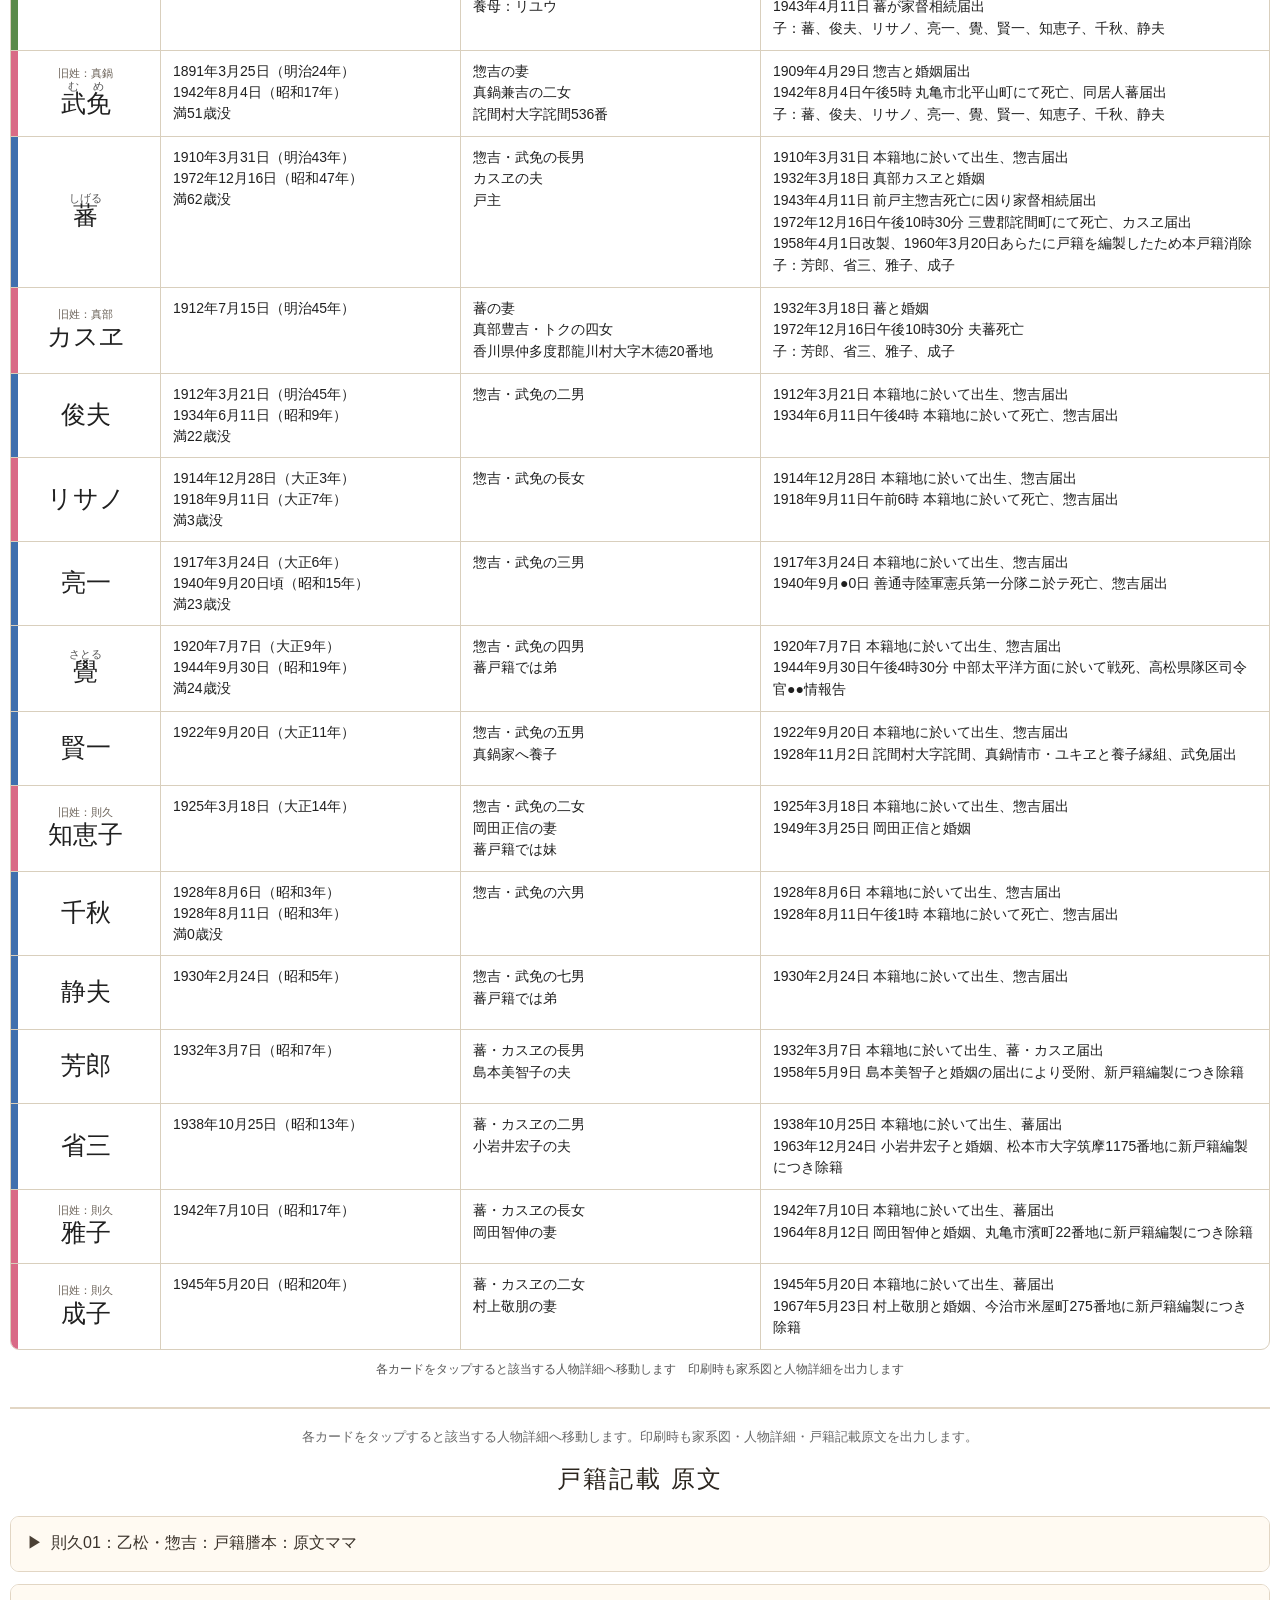
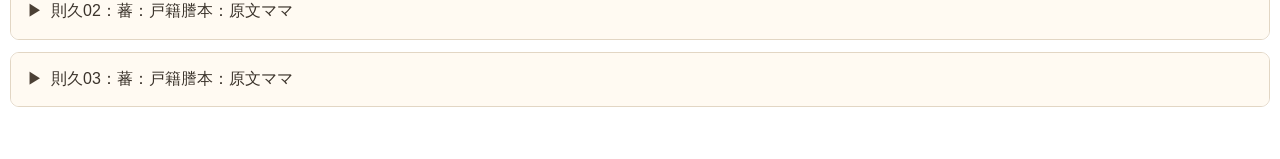
==== commit bde245a3: "Add files via upload" ====
--- a/index.html
+++ b/index.html
@@ -14,8 +14,31 @@
 rt{font-size:0.52em;line-height:1;color:#555;font-family:-apple-system,BlinkMacSystemFont,"Hiragino Sans","Yu Gothic",Meiryo,sans-serif;letter-spacing:0;}
 .pname rt{font-size:0.44em;color:#555;}
 
+
+@media (min-width:1000px){
+  .page{max-width:none}
+  .tree-wrap{max-width:calc(100vw - 20px);margin-left:auto;margin-right:auto;overflow:hidden}
+  .tree{transform-origin:top center;left:50%;margin-left:-805px;margin-right:0}
+}
+@media (min-width:1650px){
+  .tree{transform:scale(1)}
+  .tree-wrap{height:auto}
+}
+@media (min-width:1400px) and (max-width:1649px){
+  .tree{transform:scale(.84)}
+  .tree-wrap{height:880px}
+}
+@media (min-width:1200px) and (max-width:1399px){
+  .tree{transform:scale(.72)}
+  .tree-wrap{height:755px}
+}
+@media (min-width:1000px) and (max-width:1199px){
+  .tree{transform:scale(.60)}
+  .tree-wrap{height:635px}
+}
+
 @media(max-width:700px){.page{padding:12px 8px}h1{font-size:27px}.tree-wrap{padding-left:4px;padding-right:4px}.tree{margin-left:0}.row{grid-template-columns:1fr;border-bottom:8px solid #f4eadb}.head{display:none}.row>div{border-right:0;border-bottom:1px solid #eee}.row>div:last-child{border-bottom:0}.pname{justify-content:center;text-align:center;padding-left:20px}.lifeinfo{white-space:normal}}
-@media print{body{background:#fff;font-size:9px}.page{max-width:none;padding:6mm}.tree-wrap{overflow:visible;border:0;padding:0;zoom:.55}.details{margin-top:4mm}.source,.note{display:none}.row{grid-template-columns:90px 160px 150px 1fr;min-height:22px}.row>div{padding:3px 4px}.pname{font-size:10px}.maiden{font-size:6px}.lifeinfo,.rel,.record{font-size:8px}h1{font-size:20px;margin-bottom:4px}.details h2{font-size:12px;margin-bottom:4px}}
+@media print{body{background:#fff;font-size:9px}.tree{transform:none!important}.page{max-width:none;padding:6mm}.tree-wrap{overflow:visible;border:0;padding:0;zoom:.55}.details{margin-top:4mm}.source,.note{display:none}.row{grid-template-columns:90px 160px 150px 1fr;min-height:22px}.row>div{padding:3px 4px}.pname{font-size:10px}.maiden{font-size:6px}.lifeinfo,.rel,.record{font-size:8px}h1{font-size:20px;margin-bottom:4px}.details h2{font-size:12px;margin-bottom:4px}}
 
 .originals{margin-top:28px;border-top:2px solid #e2d6c4;padding-top:18px}
 .originals h2{text-align:center;margin:0 0 18px;font-size:24px;font-family:"Yu Mincho","Hiragino Mincho ProN","MS Mincho",serif;letter-spacing:.10em;color:#2b251e}
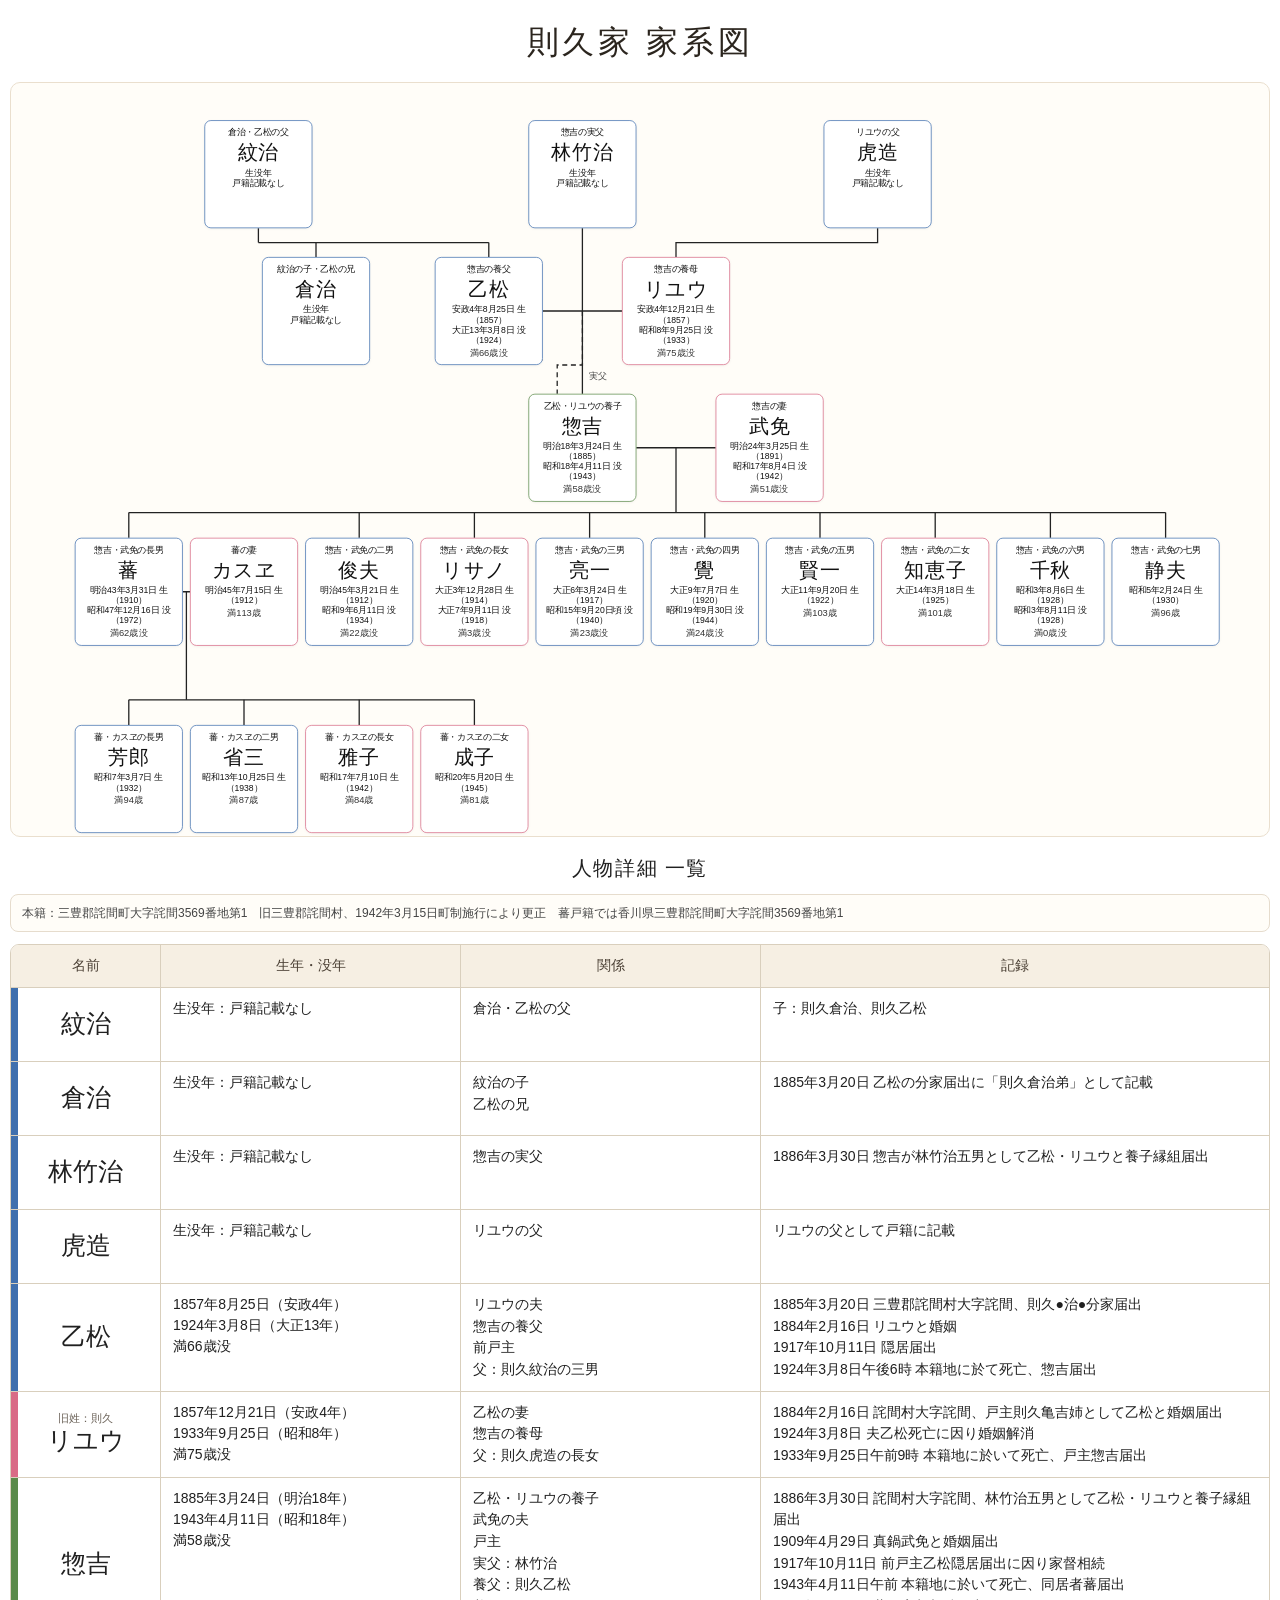
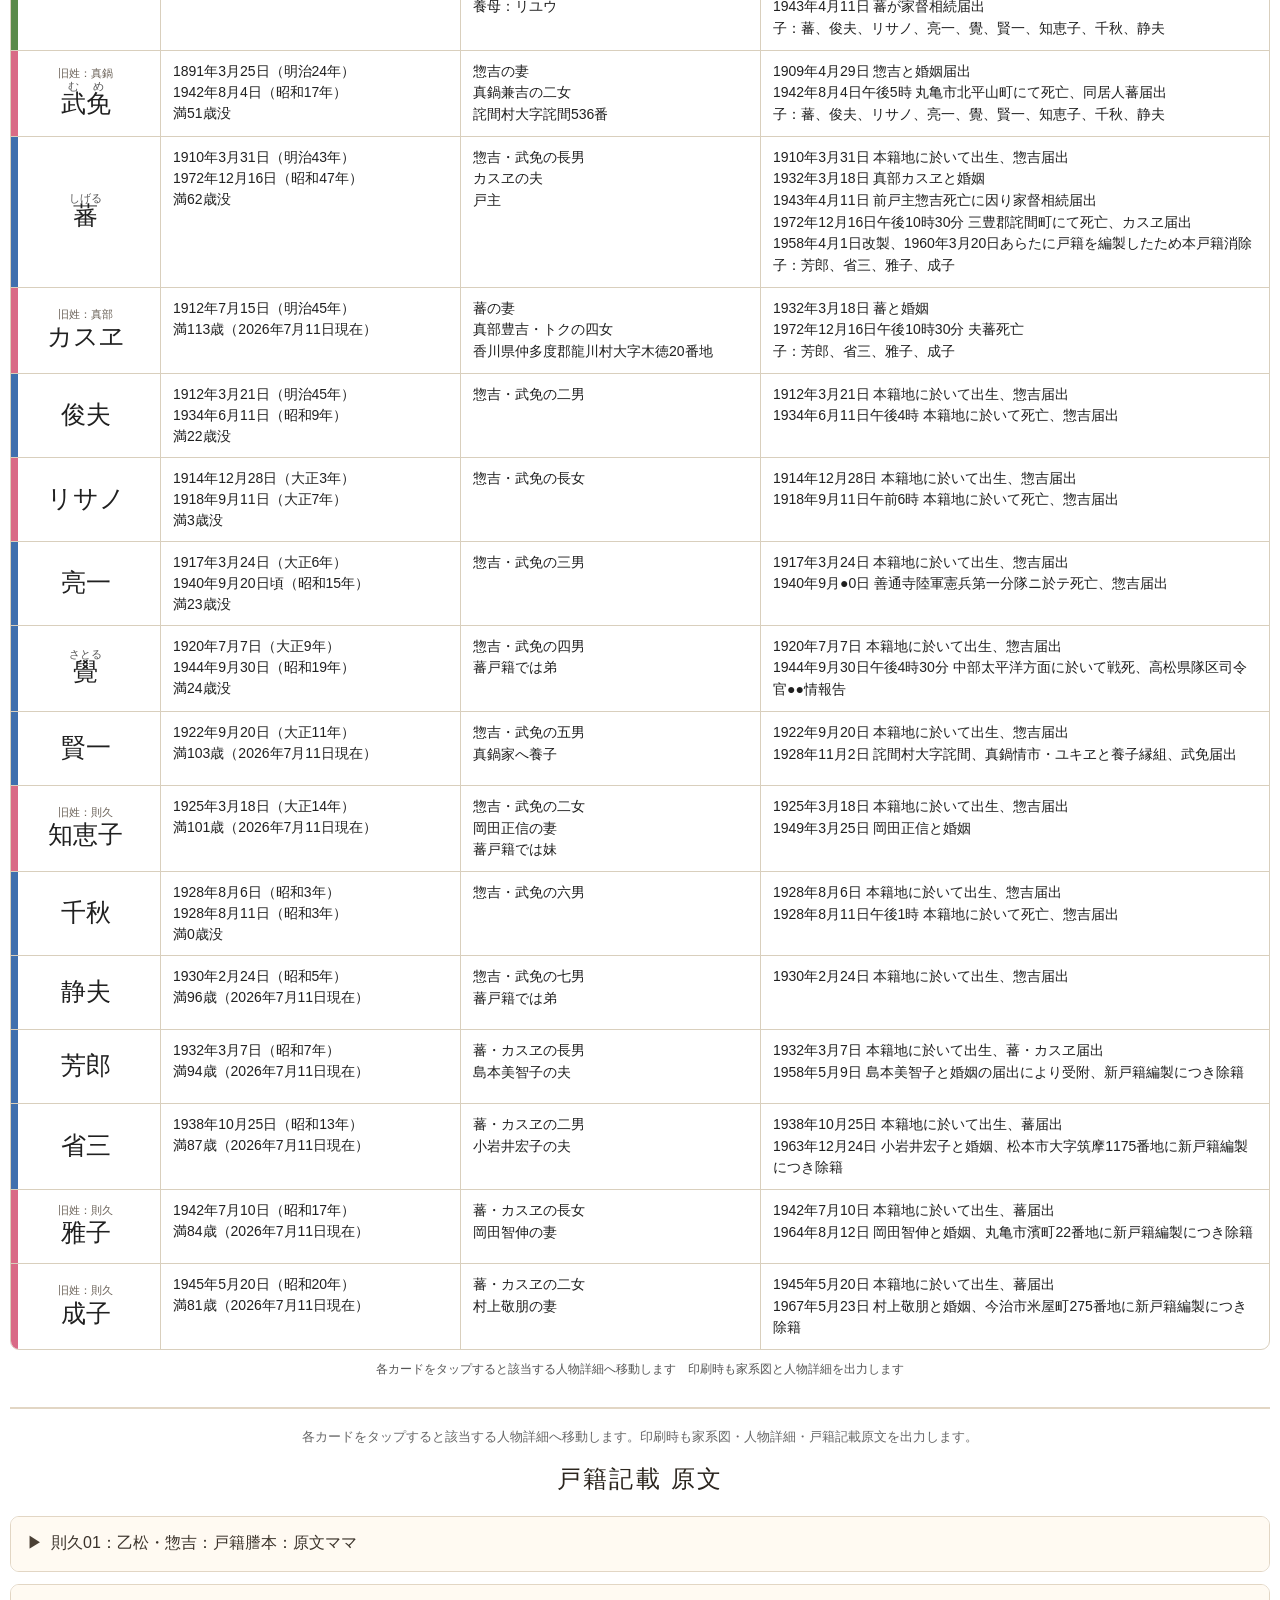
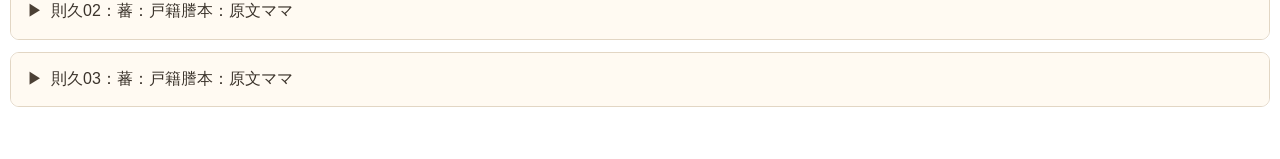
==== commit 2eee736f: "Add files via upload" ====
--- a/index.html
+++ b/index.html
@@ -72,7 +72,7 @@
 <line x1="95" y1="580" x2="95" y2="615" class="line"/><line x1="415" y1="580" x2="415" y2="615" class="line"/><line x1="575" y1="580" x2="575" y2="615" class="line"/><line x1="735" y1="580" x2="735" y2="615" class="line"/><line x1="895" y1="580" x2="895" y2="615" class="line"/><line x1="1055" y1="580" x2="1055" y2="615" class="line"/><line x1="1215" y1="580" x2="1215" y2="615" class="line"/><line x1="1375" y1="580" x2="1375" y2="615" class="line"/><line x1="1535" y1="580" x2="1535" y2="615" class="line"/>
 <line x1="170" y1="690" x2="180" y2="690" class="spouse"/><line x1="175" y1="690" x2="175" y2="840" class="line"/><line x1="95" y1="840" x2="575" y2="840" class="line"/>
 <line x1="95" y1="840" x2="95" y2="875" class="line"/><line x1="255" y1="840" x2="255" y2="875" class="line"/><line x1="415" y1="840" x2="415" y2="875" class="line"/><line x1="575" y1="840" x2="575" y2="875" class="line"/>
-</svg><a class="card male" href="#detail-monji" style="left:200px;top:35px"><span class="role">倉治・乙松の父</span><span class="name">紋治</span><span class="date">生没年</span><span class="year">戸籍記載なし</span></a><a class="card male" href="#detail-hayashi-takeji" style="left:650px;top:35px"><span class="role">惣吉の実父</span><span class="name">林竹治</span><span class="date">生没年</span><span class="year">戸籍記載なし</span></a><a class="card male" href="#detail-torazo" style="left:1060px;top:35px"><span class="role">リユウの父</span><span class="name">虎造</span><span class="date">生没年</span><span class="year">戸籍記載なし</span></a><a class="card male" href="#detail-kuraji" style="left:280px;top:225px"><span class="role">紋治の子・乙松の兄</span><span class="name">倉治</span><span class="date">生没年</span><span class="year">戸籍記載なし</span></a><a class="card male" href="#detail-otsumatsu" style="left:520px;top:225px"><span class="role">惣吉の養父</span><span class="name">乙松</span><span class="date">安政4年8月25日 生</span><span class="year">（1857）</span><span class="date">大正13年3月8日 没</span><span class="year">（1924）</span><span class="age">満66歳没</span></a><a class="card female" href="#detail-ryu" style="left:780px;top:225px"><span class="role">惣吉の養母</span><span class="name">リユウ</span><span class="date">安政4年12月21日 生</span><span class="year">（1857）</span><span class="date">昭和8年9月25日 没</span><span class="year">（1933）</span><span class="age">満75歳没</span></a><a class="card adopted" href="#detail-sokichi" style="left:650px;top:415px"><span class="role">乙松・リユウの養子</span><span class="name">惣吉</span><span class="date">明治18年3月24日 生</span><span class="year">（1885）</span><span class="date">昭和18年4月11日 没</span><span class="year">（1943）</span><span class="age">満58歳没</span></a><a class="card female" href="#detail-mume" style="left:910px;top:415px"><span class="role">惣吉の妻</span><span class="name">武免</span><span class="date">明治24年3月25日 生</span><span class="year">（1891）</span><span class="date">昭和17年8月4日 没</span><span class="year">（1942）</span><span class="age">満51歳没</span></a><a class="card male" href="#detail-shigeru" style="left:20px;top:615px"><span class="role">惣吉・武免の長男</span><span class="name">蕃</span><span class="date">明治43年3月31日 生</span><span class="year">（1910）</span><span class="date">昭和47年12月16日 没</span><span class="year">（1972）</span><span class="age">満62歳没</span></a><a class="card female" href="#detail-kasue" style="left:180px;top:615px"><span class="role">蕃の妻</span><span class="name">カスヱ</span><span class="date">明治45年7月15日 生</span><span class="year">（1912）</span></a><a class="card male" href="#detail-toshio" style="left:340px;top:615px"><span class="role">惣吉・武免の二男</span><span class="name">俊夫</span><span class="date">明治45年3月21日 生</span><span class="year">（1912）</span><span class="date">昭和9年6月11日 没</span><span class="year">（1934）</span><span class="age">満22歳没</span></a><a class="card female" href="#detail-risano" style="left:500px;top:615px"><span class="role">惣吉・武免の長女</span><span class="name">リサノ</span><span class="date">大正3年12月28日 生</span><span class="year">（1914）</span><span class="date">大正7年9月11日 没</span><span class="year">（1918）</span><span class="age">満3歳没</span></a><a class="card male" href="#detail-ryoichi" style="left:660px;top:615px"><span class="role">惣吉・武免の三男</span><span class="name">亮一</span><span class="date">大正6年3月24日 生</span><span class="year">（1917）</span><span class="date">昭和15年9月20日頃 没</span><span class="year">（1940）</span><span class="age">満23歳没</span></a><a class="card male" href="#detail-satoru" style="left:820px;top:615px"><span class="role">惣吉・武免の四男</span><span class="name">覺</span><span class="date">大正9年7月7日 生</span><span class="year">（1920）</span><span class="date">昭和19年9月30日 没</span><span class="year">（1944）</span><span class="age">満24歳没</span></a><a class="card male" href="#detail-kenichi" style="left:980px;top:615px"><span class="role">惣吉・武免の五男</span><span class="name">賢一</span><span class="date">大正11年9月20日 生</span><span class="year">（1922）</span></a><a class="card female" href="#detail-chieko" style="left:1140px;top:615px"><span class="role">惣吉・武免の二女</span><span class="name">知恵子</span><span class="date">大正14年3月18日 生</span><span class="year">（1925）</span></a><a class="card male" href="#detail-chiaki" style="left:1300px;top:615px"><span class="role">惣吉・武免の六男</span><span class="name">千秋</span><span class="date">昭和3年8月6日 生</span><span class="year">（1928）</span><span class="date">昭和3年8月11日 没</span><span class="year">（1928）</span><span class="age">満0歳没</span></a><a class="card male" href="#detail-shizuo" style="left:1460px;top:615px"><span class="role">惣吉・武免の七男</span><span class="name">静夫</span><span class="date">昭和5年2月24日 生</span><span class="year">（1930）</span></a><a class="card male" href="#detail-yoshiro" style="left:20px;top:875px"><span class="role">蕃・カスヱの長男</span><span class="name">芳郎</span><span class="date">昭和7年3月7日 生</span><span class="year">（1932）</span></a><a class="card male" href="#detail-shozo" style="left:180px;top:875px"><span class="role">蕃・カスヱの二男</span><span class="name">省三</span><span class="date">昭和13年10月25日 生</span><span class="year">（1938）</span></a><a class="card female" href="#detail-masako" style="left:340px;top:875px"><span class="role">蕃・カスヱの長女</span><span class="name">雅子</span><span class="date">昭和17年7月10日 生</span><span class="year">（1942）</span></a><a class="card female" href="#detail-nariko" style="left:500px;top:875px"><span class="role">蕃・カスヱの二女</span><span class="name">成子</span><span class="date">昭和20年5月20日 生</span><span class="year">（1945）</span></a></div></section><section class="details"><h2>人物詳細 一覧</h2><div class="source">本籍：三豊郡詫間町大字詫間3569番地第1　旧三豊郡詫間村、1942年3月15日町制施行により更正　蕃戸籍では香川県三豊郡詫間町大字詫間3569番地第1</div><div class="table"><div class="row head"><div>名前</div><div>生年・没年</div><div>関係</div><div>記録</div></div><section class="row" id="detail-monji"><div class="pname ">紋治</div><div class="lifeinfo">生没年：戸籍記載なし</div><div class="rel">倉治・乙松の父</div><div class="record">子：則久倉治、則久乙松</div></section><section class="row" id="detail-kuraji"><div class="pname ">倉治</div><div class="lifeinfo">生没年：戸籍記載なし</div><div class="rel">紋治の子<br>乙松の兄</div><div class="record">1885年3月20日 乙松の分家届出に「則久倉治弟」として記載</div></section><section class="row" id="detail-hayashi-takeji"><div class="pname ">林竹治</div><div class="lifeinfo">生没年：戸籍記載なし</div><div class="rel">惣吉の実父</div><div class="record">1886年3月30日 惣吉が林竹治五男として乙松・リユウと養子縁組届出</div></section><section class="row" id="detail-torazo"><div class="pname ">虎造</div><div class="lifeinfo">生没年：戸籍記載なし</div><div class="rel">リユウの父</div><div class="record">リユウの父として戸籍に記載</div></section><section class="row" id="detail-otsumatsu"><div class="pname ">乙松</div><div class="lifeinfo">1857年8月25日（安政4年）<br>1924年3月8日（大正13年）<br>満66歳没</div><div class="rel">リユウの夫<br>惣吉の養父<br>前戸主<br>父：則久紋治の三男</div><div class="record">1885年3月20日 三豊郡詫間村大字詫間、則久●治●分家届出<br>1884年2月16日 リユウと婚姻<br>1917年10月11日 隠居届出<br>1924年3月8日午後6時 本籍地に於て死亡、惣吉届出</div></section><section class="row" id="detail-ryu"><div class="pname fem"><span class="maiden">旧姓：則久</span>リユウ</div><div class="lifeinfo">1857年12月21日（安政4年）<br>1933年9月25日（昭和8年）<br>満75歳没</div><div class="rel">乙松の妻<br>惣吉の養母<br>父：則久虎造の長女</div><div class="record">1884年2月16日 詫間村大字詫間、戸主則久亀吉姉として乙松と婚姻届出<br>1924年3月8日 夫乙松死亡に因り婚姻解消<br>1933年9月25日午前9時 本籍地に於いて死亡、戸主惣吉届出</div></section><section class="row" id="detail-sokichi"><div class="pname ad">惣吉</div><div class="lifeinfo">1885年3月24日（明治18年）<br>1943年4月11日（昭和18年）<br>満58歳没</div><div class="rel">乙松・リユウの養子<br>武免の夫<br>戸主<br>実父：林竹治<br>養父：則久乙松<br>養母：リユウ</div><div class="record">1886年3月30日 詫間村大字詫間、林竹治五男として乙松・リユウと養子縁組届出<br>1909年4月29日 真鍋武免と婚姻届出<br>1917年10月11日 前戸主乙松隠居届出に因り家督相続<br>1943年4月11日午前 本籍地に於いて死亡、同居者蕃届出<br>1943年4月11日 蕃が家督相続届出<br>子：蕃、俊夫、リサノ、亮一、覺、賢一、知恵子、千秋、静夫</div></section><section class="row" id="detail-mume"><div class="pname fem"><span class="maiden">旧姓：真鍋</span><ruby>武免<rt>むめ</rt></ruby></div><div class="lifeinfo">1891年3月25日（明治24年）<br>1942年8月4日（昭和17年）<br>満51歳没</div><div class="rel">惣吉の妻<br>真鍋兼吉の二女<br>詫間村大字詫間536番</div><div class="record">1909年4月29日 惣吉と婚姻届出<br>1942年8月4日午後5時 丸亀市北平山町にて死亡、同居人蕃届出<br>子：蕃、俊夫、リサノ、亮一、覺、賢一、知恵子、千秋、静夫</div></section><section class="row" id="detail-shigeru"><div class="pname "><ruby>蕃<rt>しげる</rt></ruby></div><div class="lifeinfo">1910年3月31日（明治43年）<br>1972年12月16日（昭和47年）<br>満62歳没</div><div class="rel">惣吉・武免の長男<br>カスヱの夫<br>戸主</div><div class="record">1910年3月31日 本籍地に於いて出生、惣吉届出<br>1932年3月18日 真部カスヱと婚姻<br>1943年4月11日 前戸主惣吉死亡に因り家督相続届出<br>1972年12月16日午後10時30分 三豊郡詫間町にて死亡、カスヱ届出<br>1958年4月1日改製、1960年3月20日あらたに戸籍を編製したため本戸籍消除<br>子：芳郎、省三、雅子、成子</div></section><section class="row" id="detail-kasue"><div class="pname fem"><span class="maiden">旧姓：真部</span>カスヱ</div><div class="lifeinfo">1912年7月15日（明治45年）</div><div class="rel">蕃の妻<br>真部豊吉・トクの四女<br>香川県仲多度郡龍川村大字木徳20番地</div><div class="record">1932年3月18日 蕃と婚姻<br>1972年12月16日午後10時30分 夫蕃死亡<br>子：芳郎、省三、雅子、成子</div></section><section class="row" id="detail-toshio"><div class="pname ">俊夫</div><div class="lifeinfo">1912年3月21日（明治45年）<br>1934年6月11日（昭和9年）<br>満22歳没</div><div class="rel">惣吉・武免の二男</div><div class="record">1912年3月21日 本籍地に於いて出生、惣吉届出<br>1934年6月11日午後4時 本籍地に於いて死亡、惣吉届出</div></section><section class="row" id="detail-risano"><div class="pname fem">リサノ</div><div class="lifeinfo">1914年12月28日（大正3年）<br>1918年9月11日（大正7年）<br>満3歳没</div><div class="rel">惣吉・武免の長女</div><div class="record">1914年12月28日 本籍地に於いて出生、惣吉届出<br>1918年9月11日午前6時 本籍地に於いて死亡、惣吉届出</div></section><section class="row" id="detail-ryoichi"><div class="pname ">亮一</div><div class="lifeinfo">1917年3月24日（大正6年）<br>1940年9月20日頃（昭和15年）<br>満23歳没</div><div class="rel">惣吉・武免の三男</div><div class="record">1917年3月24日 本籍地に於いて出生、惣吉届出<br>1940年9月●0日 善通寺陸軍憲兵第一分隊ニ於テ死亡、惣吉届出</div></section><section class="row" id="detail-satoru"><div class="pname "><ruby>覺<rt>さとる</rt></ruby></div><div class="lifeinfo">1920年7月7日（大正9年）<br>1944年9月30日（昭和19年）<br>満24歳没</div><div class="rel">惣吉・武免の四男<br>蕃戸籍では弟</div><div class="record">1920年7月7日 本籍地に於いて出生、惣吉届出<br>1944年9月30日午後4時30分 中部太平洋方面に於いて戦死、高松県隊区司令官●●情報告</div></section><section class="row" id="detail-kenichi"><div class="pname ">賢一</div><div class="lifeinfo">1922年9月20日（大正11年）</div><div class="rel">惣吉・武免の五男<br>真鍋家へ養子</div><div class="record">1922年9月20日 本籍地に於いて出生、惣吉届出<br>1928年11月2日 詫間村大字詫間、真鍋情市・ユキヱと養子縁組、武免届出</div></section><section class="row" id="detail-chieko"><div class="pname fem"><span class="maiden">旧姓：則久</span>知恵子</div><div class="lifeinfo">1925年3月18日（大正14年）</div><div class="rel">惣吉・武免の二女<br>岡田正信の妻<br>蕃戸籍では妹</div><div class="record">1925年3月18日 本籍地に於いて出生、惣吉届出<br>1949年3月25日 岡田正信と婚姻</div></section><section class="row" id="detail-chiaki"><div class="pname ">千秋</div><div class="lifeinfo">1928年8月6日（昭和3年）<br>1928年8月11日（昭和3年）<br>満0歳没</div><div class="rel">惣吉・武免の六男</div><div class="record">1928年8月6日 本籍地に於いて出生、惣吉届出<br>1928年8月11日午後1時 本籍地に於いて死亡、惣吉届出</div></section><section class="row" id="detail-shizuo"><div class="pname ">静夫</div><div class="lifeinfo">1930年2月24日（昭和5年）</div><div class="rel">惣吉・武免の七男<br>蕃戸籍では弟</div><div class="record">1930年2月24日 本籍地に於いて出生、惣吉届出</div></section><section class="row" id="detail-yoshiro"><div class="pname ">芳郎</div><div class="lifeinfo">1932年3月7日（昭和7年）</div><div class="rel">蕃・カスヱの長男<br>島本美智子の夫</div><div class="record">1932年3月7日 本籍地に於いて出生、蕃・カスヱ届出<br>1958年5月9日 島本美智子と婚姻の届出により受附、新戸籍編製につき除籍</div></section><section class="row" id="detail-shozo"><div class="pname ">省三</div><div class="lifeinfo">1938年10月25日（昭和13年）</div><div class="rel">蕃・カスヱの二男<br>小岩井宏子の夫</div><div class="record">1938年10月25日 本籍地に於いて出生、蕃届出<br>1963年12月24日 小岩井宏子と婚姻、松本市大字筑摩1175番地に新戸籍編製につき除籍</div></section><section class="row" id="detail-masako"><div class="pname fem"><span class="maiden">旧姓：則久</span>雅子</div><div class="lifeinfo">1942年7月10日（昭和17年）</div><div class="rel">蕃・カスヱの長女<br>岡田智伸の妻</div><div class="record">1942年7月10日 本籍地に於いて出生、蕃届出<br>1964年8月12日 岡田智伸と婚姻、丸亀市濱町22番地に新戸籍編製につき除籍</div></section><section class="row" id="detail-nariko"><div class="pname fem"><span class="maiden">旧姓：則久</span>成子</div><div class="lifeinfo">1945年5月20日（昭和20年）</div><div class="rel">蕃・カスヱの二女<br>村上敬朋の妻</div><div class="record">1945年5月20日 本籍地に於いて出生、蕃届出<br>1967年5月23日 村上敬朋と婚姻、今治市米屋町275番地に新戸籍編製につき除籍</div></section></div><p class="note">各カードをタップすると該当する人物詳細へ移動します　印刷時も家系図と人物詳細を出力します</p></section><section class="originals" id="originals"><p class="original-note">各カードをタップすると該当する人物詳細へ移動します。印刷時も家系図・人物詳細・戸籍記載原文を出力します。</p><h2>戸籍記載 原文</h2>
+</svg><a class="card male" href="#detail-monji" style="left:200px;top:35px"><span class="role">倉治・乙松の父</span><span class="name">紋治</span><span class="date">生没年</span><span class="year">戸籍記載なし</span></a><a class="card male" href="#detail-hayashi-takeji" style="left:650px;top:35px"><span class="role">惣吉の実父</span><span class="name">林竹治</span><span class="date">生没年</span><span class="year">戸籍記載なし</span></a><a class="card male" href="#detail-torazo" style="left:1060px;top:35px"><span class="role">リユウの父</span><span class="name">虎造</span><span class="date">生没年</span><span class="year">戸籍記載なし</span></a><a class="card male" href="#detail-kuraji" style="left:280px;top:225px"><span class="role">紋治の子・乙松の兄</span><span class="name">倉治</span><span class="date">生没年</span><span class="year">戸籍記載なし</span></a><a class="card male" href="#detail-otsumatsu" style="left:520px;top:225px"><span class="role">惣吉の養父</span><span class="name">乙松</span><span class="date">安政4年8月25日 生</span><span class="year">（1857）</span><span class="date">大正13年3月8日 没</span><span class="year">（1924）</span><span class="age">満66歳没</span></a><a class="card female" href="#detail-ryu" style="left:780px;top:225px"><span class="role">惣吉の養母</span><span class="name">リユウ</span><span class="date">安政4年12月21日 生</span><span class="year">（1857）</span><span class="date">昭和8年9月25日 没</span><span class="year">（1933）</span><span class="age">満75歳没</span></a><a class="card adopted" href="#detail-sokichi" style="left:650px;top:415px"><span class="role">乙松・リユウの養子</span><span class="name">惣吉</span><span class="date">明治18年3月24日 生</span><span class="year">（1885）</span><span class="date">昭和18年4月11日 没</span><span class="year">（1943）</span><span class="age">満58歳没</span></a><a class="card female" href="#detail-mume" style="left:910px;top:415px"><span class="role">惣吉の妻</span><span class="name">武免</span><span class="date">明治24年3月25日 生</span><span class="year">（1891）</span><span class="date">昭和17年8月4日 没</span><span class="year">（1942）</span><span class="age">満51歳没</span></a><a class="card male" href="#detail-shigeru" style="left:20px;top:615px"><span class="role">惣吉・武免の長男</span><span class="name">蕃</span><span class="date">明治43年3月31日 生</span><span class="year">（1910）</span><span class="date">昭和47年12月16日 没</span><span class="year">（1972）</span><span class="age">満62歳没</span></a><a class="card female" href="#detail-kasue" style="left:180px;top:615px"><span class="role">蕃の妻</span><span class="name">カスヱ</span><span class="date">明治45年7月15日 生</span><span class="year">（1912）</span><span class="age">満113歳</span></a><a class="card male" href="#detail-toshio" style="left:340px;top:615px"><span class="role">惣吉・武免の二男</span><span class="name">俊夫</span><span class="date">明治45年3月21日 生</span><span class="year">（1912）</span><span class="date">昭和9年6月11日 没</span><span class="year">（1934）</span><span class="age">満22歳没</span></a><a class="card female" href="#detail-risano" style="left:500px;top:615px"><span class="role">惣吉・武免の長女</span><span class="name">リサノ</span><span class="date">大正3年12月28日 生</span><span class="year">（1914）</span><span class="date">大正7年9月11日 没</span><span class="year">（1918）</span><span class="age">満3歳没</span></a><a class="card male" href="#detail-ryoichi" style="left:660px;top:615px"><span class="role">惣吉・武免の三男</span><span class="name">亮一</span><span class="date">大正6年3月24日 生</span><span class="year">（1917）</span><span class="date">昭和15年9月20日頃 没</span><span class="year">（1940）</span><span class="age">満23歳没</span></a><a class="card male" href="#detail-satoru" style="left:820px;top:615px"><span class="role">惣吉・武免の四男</span><span class="name">覺</span><span class="date">大正9年7月7日 生</span><span class="year">（1920）</span><span class="date">昭和19年9月30日 没</span><span class="year">（1944）</span><span class="age">満24歳没</span></a><a class="card male" href="#detail-kenichi" style="left:980px;top:615px"><span class="role">惣吉・武免の五男</span><span class="name">賢一</span><span class="date">大正11年9月20日 生</span><span class="year">（1922）</span><span class="age">満103歳</span></a><a class="card female" href="#detail-chieko" style="left:1140px;top:615px"><span class="role">惣吉・武免の二女</span><span class="name">知恵子</span><span class="date">大正14年3月18日 生</span><span class="year">（1925）</span><span class="age">満101歳</span></a><a class="card male" href="#detail-chiaki" style="left:1300px;top:615px"><span class="role">惣吉・武免の六男</span><span class="name">千秋</span><span class="date">昭和3年8月6日 生</span><span class="year">（1928）</span><span class="date">昭和3年8月11日 没</span><span class="year">（1928）</span><span class="age">満0歳没</span></a><a class="card male" href="#detail-shizuo" style="left:1460px;top:615px"><span class="role">惣吉・武免の七男</span><span class="name">静夫</span><span class="date">昭和5年2月24日 生</span><span class="year">（1930）</span><span class="age">満96歳</span></a><a class="card male" href="#detail-yoshiro" style="left:20px;top:875px"><span class="role">蕃・カスヱの長男</span><span class="name">芳郎</span><span class="date">昭和7年3月7日 生</span><span class="year">（1932）</span><span class="age">満94歳</span></a><a class="card male" href="#detail-shozo" style="left:180px;top:875px"><span class="role">蕃・カスヱの二男</span><span class="name">省三</span><span class="date">昭和13年10月25日 生</span><span class="year">（1938）</span><span class="age">満87歳</span></a><a class="card female" href="#detail-masako" style="left:340px;top:875px"><span class="role">蕃・カスヱの長女</span><span class="name">雅子</span><span class="date">昭和17年7月10日 生</span><span class="year">（1942）</span><span class="age">満84歳</span></a><a class="card female" href="#detail-nariko" style="left:500px;top:875px"><span class="role">蕃・カスヱの二女</span><span class="name">成子</span><span class="date">昭和20年5月20日 生</span><span class="year">（1945）</span><span class="age">満81歳</span></a></div></section><section class="details"><h2>人物詳細 一覧</h2><div class="source">本籍：三豊郡詫間町大字詫間3569番地第1　旧三豊郡詫間村、1942年3月15日町制施行により更正　蕃戸籍では香川県三豊郡詫間町大字詫間3569番地第1</div><div class="table"><div class="row head"><div>名前</div><div>生年・没年</div><div>関係</div><div>記録</div></div><section class="row" id="detail-monji"><div class="pname ">紋治</div><div class="lifeinfo">生没年：戸籍記載なし</div><div class="rel">倉治・乙松の父</div><div class="record">子：則久倉治、則久乙松</div></section><section class="row" id="detail-kuraji"><div class="pname ">倉治</div><div class="lifeinfo">生没年：戸籍記載なし</div><div class="rel">紋治の子<br>乙松の兄</div><div class="record">1885年3月20日 乙松の分家届出に「則久倉治弟」として記載</div></section><section class="row" id="detail-hayashi-takeji"><div class="pname ">林竹治</div><div class="lifeinfo">生没年：戸籍記載なし</div><div class="rel">惣吉の実父</div><div class="record">1886年3月30日 惣吉が林竹治五男として乙松・リユウと養子縁組届出</div></section><section class="row" id="detail-torazo"><div class="pname ">虎造</div><div class="lifeinfo">生没年：戸籍記載なし</div><div class="rel">リユウの父</div><div class="record">リユウの父として戸籍に記載</div></section><section class="row" id="detail-otsumatsu"><div class="pname ">乙松</div><div class="lifeinfo">1857年8月25日（安政4年）<br>1924年3月8日（大正13年）<br>満66歳没</div><div class="rel">リユウの夫<br>惣吉の養父<br>前戸主<br>父：則久紋治の三男</div><div class="record">1885年3月20日 三豊郡詫間村大字詫間、則久●治●分家届出<br>1884年2月16日 リユウと婚姻<br>1917年10月11日 隠居届出<br>1924年3月8日午後6時 本籍地に於て死亡、惣吉届出</div></section><section class="row" id="detail-ryu"><div class="pname fem"><span class="maiden">旧姓：則久</span>リユウ</div><div class="lifeinfo">1857年12月21日（安政4年）<br>1933年9月25日（昭和8年）<br>満75歳没</div><div class="rel">乙松の妻<br>惣吉の養母<br>父：則久虎造の長女</div><div class="record">1884年2月16日 詫間村大字詫間、戸主則久亀吉姉として乙松と婚姻届出<br>1924年3月8日 夫乙松死亡に因り婚姻解消<br>1933年9月25日午前9時 本籍地に於いて死亡、戸主惣吉届出</div></section><section class="row" id="detail-sokichi"><div class="pname ad">惣吉</div><div class="lifeinfo">1885年3月24日（明治18年）<br>1943年4月11日（昭和18年）<br>満58歳没</div><div class="rel">乙松・リユウの養子<br>武免の夫<br>戸主<br>実父：林竹治<br>養父：則久乙松<br>養母：リユウ</div><div class="record">1886年3月30日 詫間村大字詫間、林竹治五男として乙松・リユウと養子縁組届出<br>1909年4月29日 真鍋武免と婚姻届出<br>1917年10月11日 前戸主乙松隠居届出に因り家督相続<br>1943年4月11日午前 本籍地に於いて死亡、同居者蕃届出<br>1943年4月11日 蕃が家督相続届出<br>子：蕃、俊夫、リサノ、亮一、覺、賢一、知恵子、千秋、静夫</div></section><section class="row" id="detail-mume"><div class="pname fem"><span class="maiden">旧姓：真鍋</span><ruby>武免<rt>むめ</rt></ruby></div><div class="lifeinfo">1891年3月25日（明治24年）<br>1942年8月4日（昭和17年）<br>満51歳没</div><div class="rel">惣吉の妻<br>真鍋兼吉の二女<br>詫間村大字詫間536番</div><div class="record">1909年4月29日 惣吉と婚姻届出<br>1942年8月4日午後5時 丸亀市北平山町にて死亡、同居人蕃届出<br>子：蕃、俊夫、リサノ、亮一、覺、賢一、知恵子、千秋、静夫</div></section><section class="row" id="detail-shigeru"><div class="pname "><ruby>蕃<rt>しげる</rt></ruby></div><div class="lifeinfo">1910年3月31日（明治43年）<br>1972年12月16日（昭和47年）<br>満62歳没</div><div class="rel">惣吉・武免の長男<br>カスヱの夫<br>戸主</div><div class="record">1910年3月31日 本籍地に於いて出生、惣吉届出<br>1932年3月18日 真部カスヱと婚姻<br>1943年4月11日 前戸主惣吉死亡に因り家督相続届出<br>1972年12月16日午後10時30分 三豊郡詫間町にて死亡、カスヱ届出<br>1958年4月1日改製、1960年3月20日あらたに戸籍を編製したため本戸籍消除<br>子：芳郎、省三、雅子、成子</div></section><section class="row" id="detail-kasue"><div class="pname fem"><span class="maiden">旧姓：真部</span>カスヱ</div><div class="lifeinfo">1912年7月15日（明治45年）<br>満113歳（2026年7月11日現在）</div><div class="rel">蕃の妻<br>真部豊吉・トクの四女<br>香川県仲多度郡龍川村大字木徳20番地</div><div class="record">1932年3月18日 蕃と婚姻<br>1972年12月16日午後10時30分 夫蕃死亡<br>子：芳郎、省三、雅子、成子</div></section><section class="row" id="detail-toshio"><div class="pname ">俊夫</div><div class="lifeinfo">1912年3月21日（明治45年）<br>1934年6月11日（昭和9年）<br>満22歳没</div><div class="rel">惣吉・武免の二男</div><div class="record">1912年3月21日 本籍地に於いて出生、惣吉届出<br>1934年6月11日午後4時 本籍地に於いて死亡、惣吉届出</div></section><section class="row" id="detail-risano"><div class="pname fem">リサノ</div><div class="lifeinfo">1914年12月28日（大正3年）<br>1918年9月11日（大正7年）<br>満3歳没</div><div class="rel">惣吉・武免の長女</div><div class="record">1914年12月28日 本籍地に於いて出生、惣吉届出<br>1918年9月11日午前6時 本籍地に於いて死亡、惣吉届出</div></section><section class="row" id="detail-ryoichi"><div class="pname ">亮一</div><div class="lifeinfo">1917年3月24日（大正6年）<br>1940年9月20日頃（昭和15年）<br>満23歳没</div><div class="rel">惣吉・武免の三男</div><div class="record">1917年3月24日 本籍地に於いて出生、惣吉届出<br>1940年9月●0日 善通寺陸軍憲兵第一分隊ニ於テ死亡、惣吉届出</div></section><section class="row" id="detail-satoru"><div class="pname "><ruby>覺<rt>さとる</rt></ruby></div><div class="lifeinfo">1920年7月7日（大正9年）<br>1944年9月30日（昭和19年）<br>満24歳没</div><div class="rel">惣吉・武免の四男<br>蕃戸籍では弟</div><div class="record">1920年7月7日 本籍地に於いて出生、惣吉届出<br>1944年9月30日午後4時30分 中部太平洋方面に於いて戦死、高松県隊区司令官●●情報告</div></section><section class="row" id="detail-kenichi"><div class="pname ">賢一</div><div class="lifeinfo">1922年9月20日（大正11年）<br>満103歳（2026年7月11日現在）</div><div class="rel">惣吉・武免の五男<br>真鍋家へ養子</div><div class="record">1922年9月20日 本籍地に於いて出生、惣吉届出<br>1928年11月2日 詫間村大字詫間、真鍋情市・ユキヱと養子縁組、武免届出</div></section><section class="row" id="detail-chieko"><div class="pname fem"><span class="maiden">旧姓：則久</span>知恵子</div><div class="lifeinfo">1925年3月18日（大正14年）<br>満101歳（2026年7月11日現在）</div><div class="rel">惣吉・武免の二女<br>岡田正信の妻<br>蕃戸籍では妹</div><div class="record">1925年3月18日 本籍地に於いて出生、惣吉届出<br>1949年3月25日 岡田正信と婚姻</div></section><section class="row" id="detail-chiaki"><div class="pname ">千秋</div><div class="lifeinfo">1928年8月6日（昭和3年）<br>1928年8月11日（昭和3年）<br>満0歳没</div><div class="rel">惣吉・武免の六男</div><div class="record">1928年8月6日 本籍地に於いて出生、惣吉届出<br>1928年8月11日午後1時 本籍地に於いて死亡、惣吉届出</div></section><section class="row" id="detail-shizuo"><div class="pname ">静夫</div><div class="lifeinfo">1930年2月24日（昭和5年）<br>満96歳（2026年7月11日現在）</div><div class="rel">惣吉・武免の七男<br>蕃戸籍では弟</div><div class="record">1930年2月24日 本籍地に於いて出生、惣吉届出</div></section><section class="row" id="detail-yoshiro"><div class="pname ">芳郎</div><div class="lifeinfo">1932年3月7日（昭和7年）<br>満94歳（2026年7月11日現在）</div><div class="rel">蕃・カスヱの長男<br>島本美智子の夫</div><div class="record">1932年3月7日 本籍地に於いて出生、蕃・カスヱ届出<br>1958年5月9日 島本美智子と婚姻の届出により受附、新戸籍編製につき除籍</div></section><section class="row" id="detail-shozo"><div class="pname ">省三</div><div class="lifeinfo">1938年10月25日（昭和13年）<br>満87歳（2026年7月11日現在）</div><div class="rel">蕃・カスヱの二男<br>小岩井宏子の夫</div><div class="record">1938年10月25日 本籍地に於いて出生、蕃届出<br>1963年12月24日 小岩井宏子と婚姻、松本市大字筑摩1175番地に新戸籍編製につき除籍</div></section><section class="row" id="detail-masako"><div class="pname fem"><span class="maiden">旧姓：則久</span>雅子</div><div class="lifeinfo">1942年7月10日（昭和17年）<br>満84歳（2026年7月11日現在）</div><div class="rel">蕃・カスヱの長女<br>岡田智伸の妻</div><div class="record">1942年7月10日 本籍地に於いて出生、蕃届出<br>1964年8月12日 岡田智伸と婚姻、丸亀市濱町22番地に新戸籍編製につき除籍</div></section><section class="row" id="detail-nariko"><div class="pname fem"><span class="maiden">旧姓：則久</span>成子</div><div class="lifeinfo">1945年5月20日（昭和20年）<br>満81歳（2026年7月11日現在）</div><div class="rel">蕃・カスヱの二女<br>村上敬朋の妻</div><div class="record">1945年5月20日 本籍地に於いて出生、蕃届出<br>1967年5月23日 村上敬朋と婚姻、今治市米屋町275番地に新戸籍編製につき除籍</div></section></div><p class="note">各カードをタップすると該当する人物詳細へ移動します　印刷時も家系図と人物詳細を出力します</p></section><section class="originals" id="originals"><p class="original-note">各カードをタップすると該当する人物詳細へ移動します。印刷時も家系図・人物詳細・戸籍記載原文を出力します。</p><h2>戸籍記載 原文</h2>
 <details class="source-doc"><summary>則久01：乙松・惣吉：戸籍謄本：原文ママ</summary><pre class="original-text">【記載人物】戸主：則久惣吉　前戸主：則久乙松
 　　　　　　養母：リユウ　妻：武免　長男：蕃　二男：俊夫　長女：リサノ　三男：亮一
 　　　　　　四男：覺　五男：賢一二女：知恵子　六男：千秋　七男：静夫　婦：カスヱ
